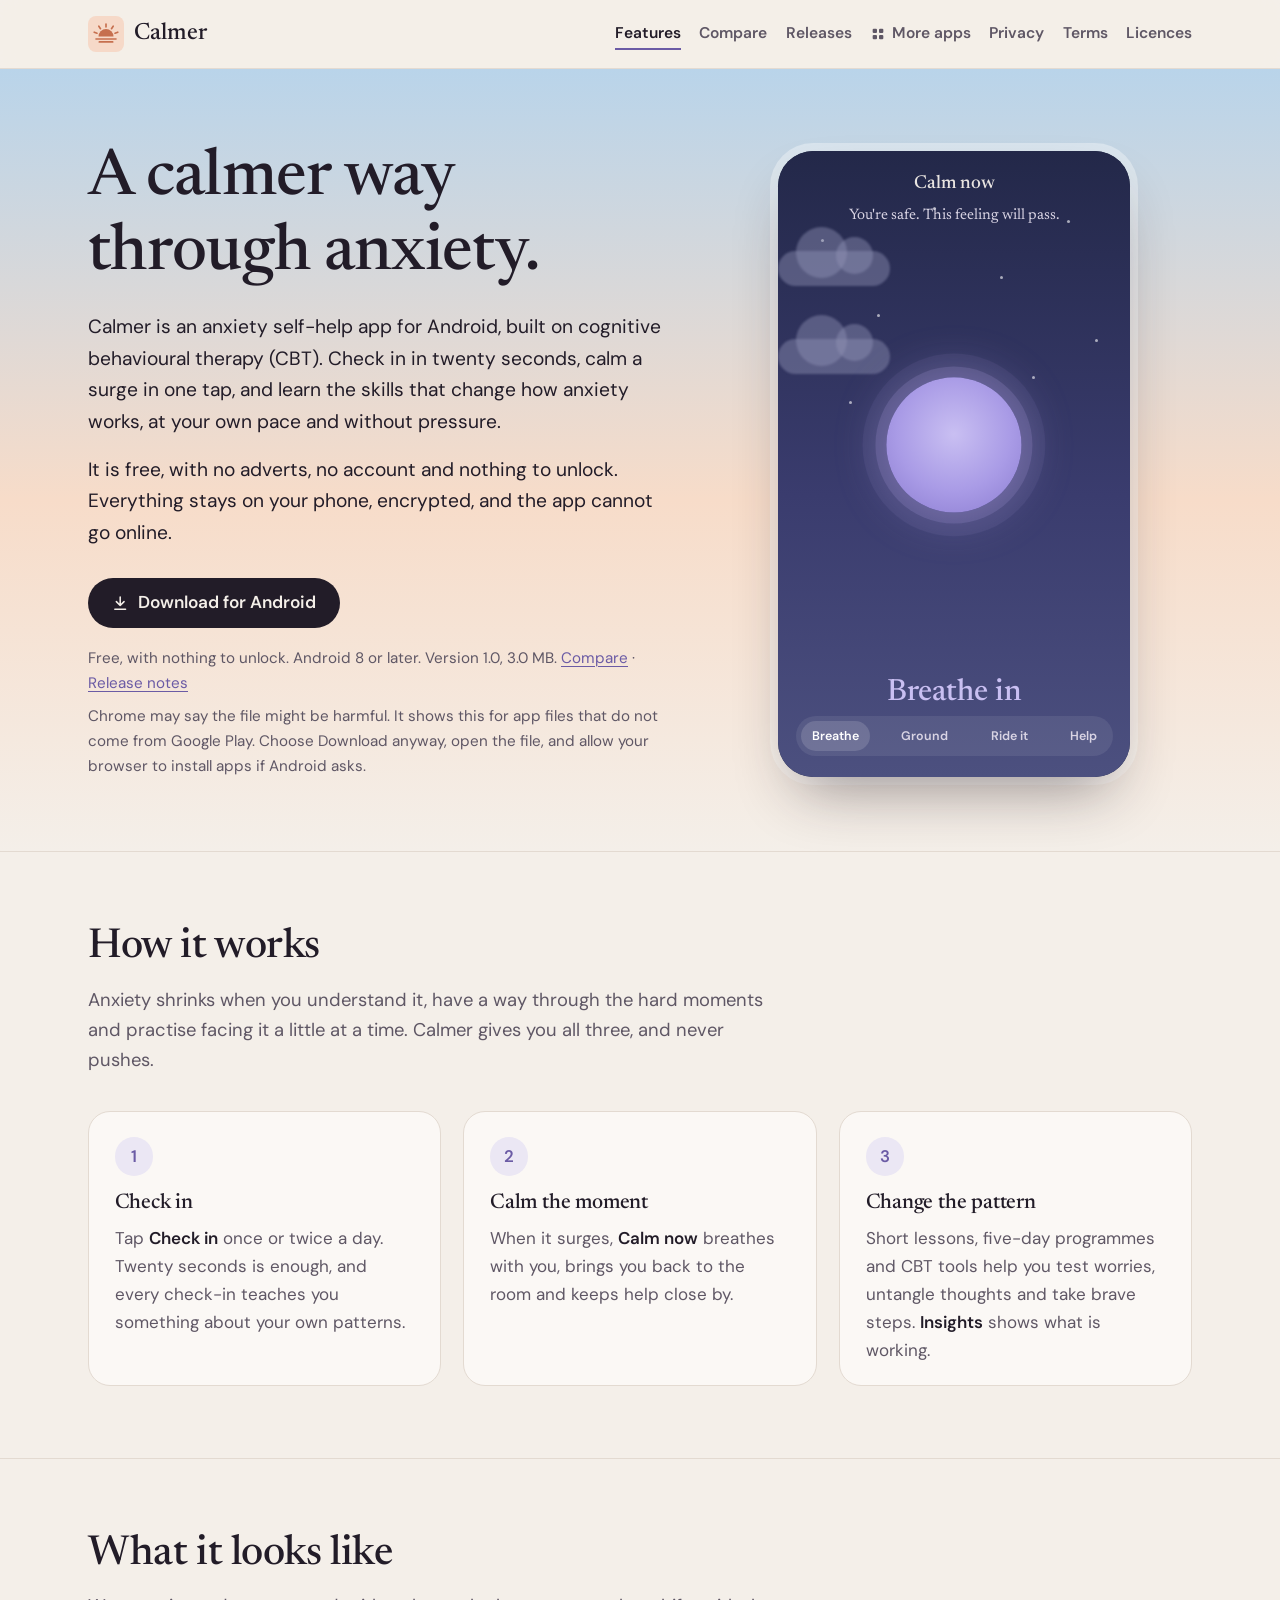
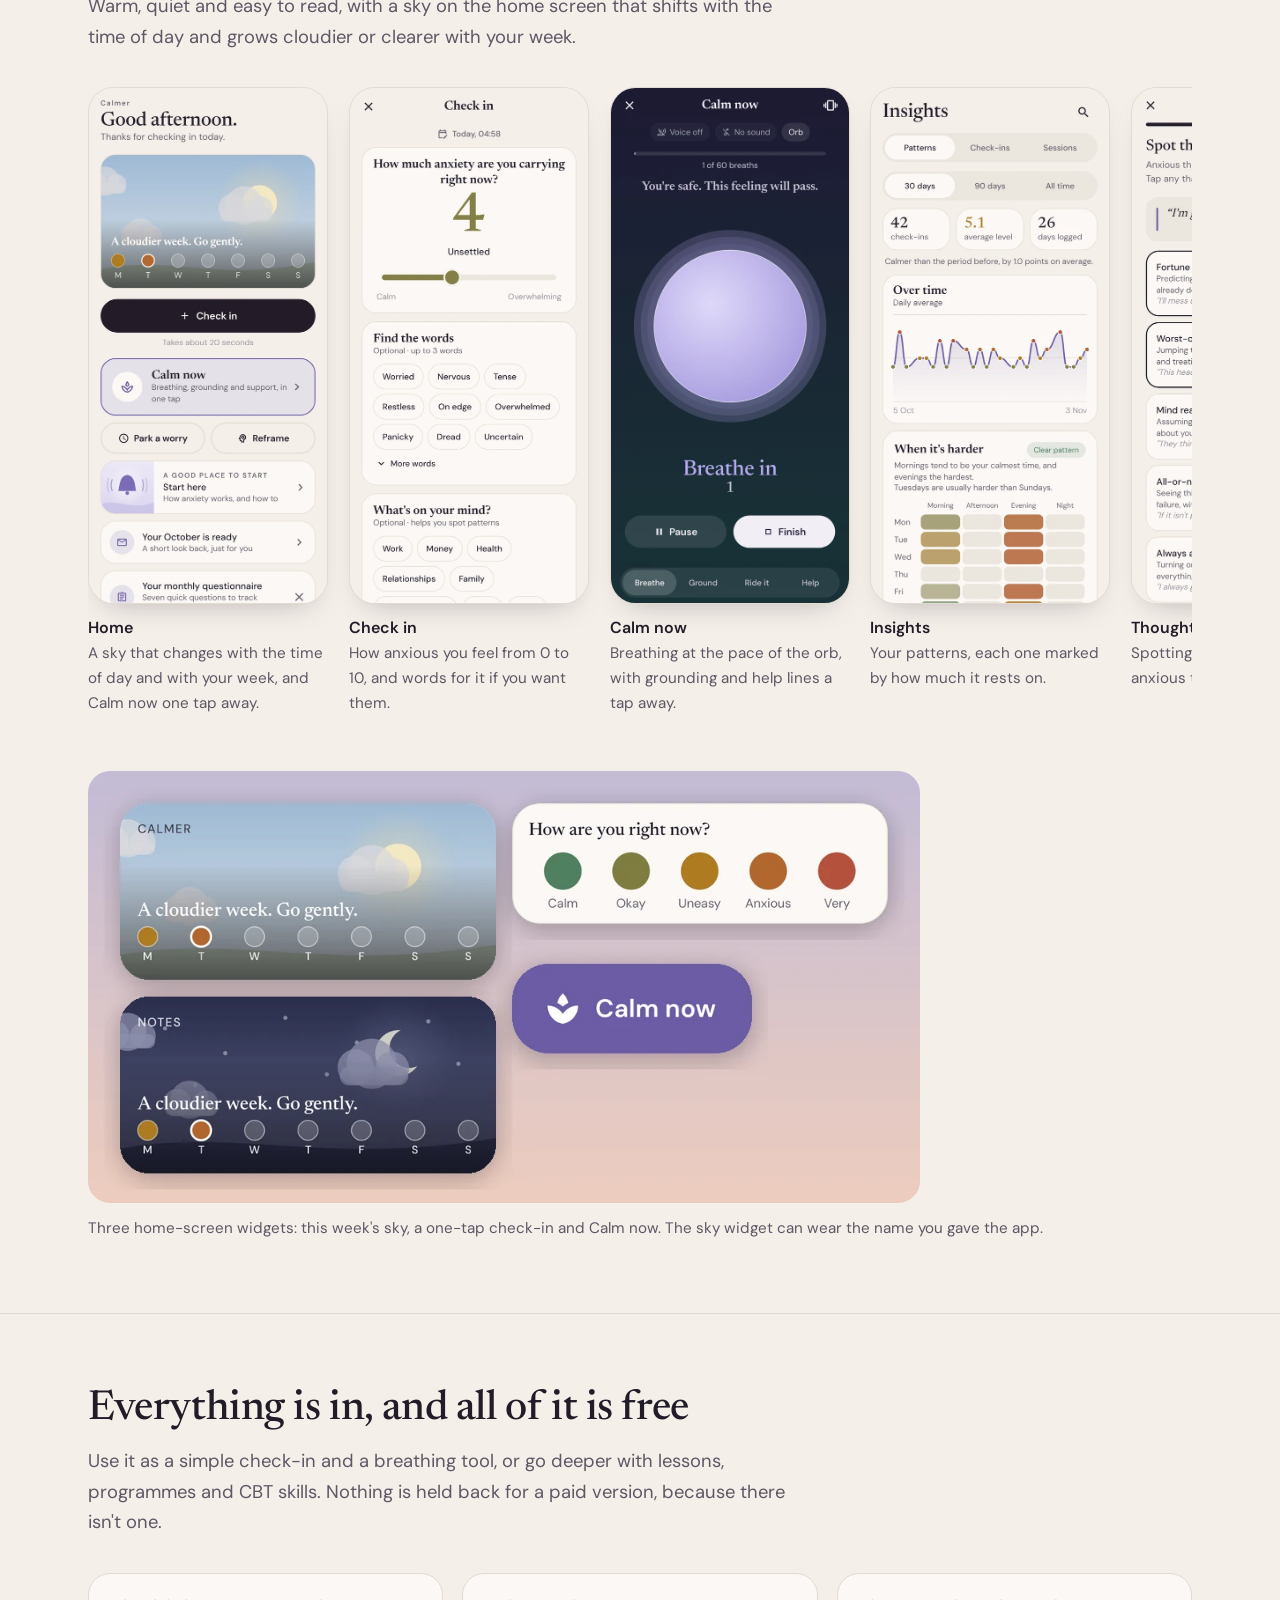
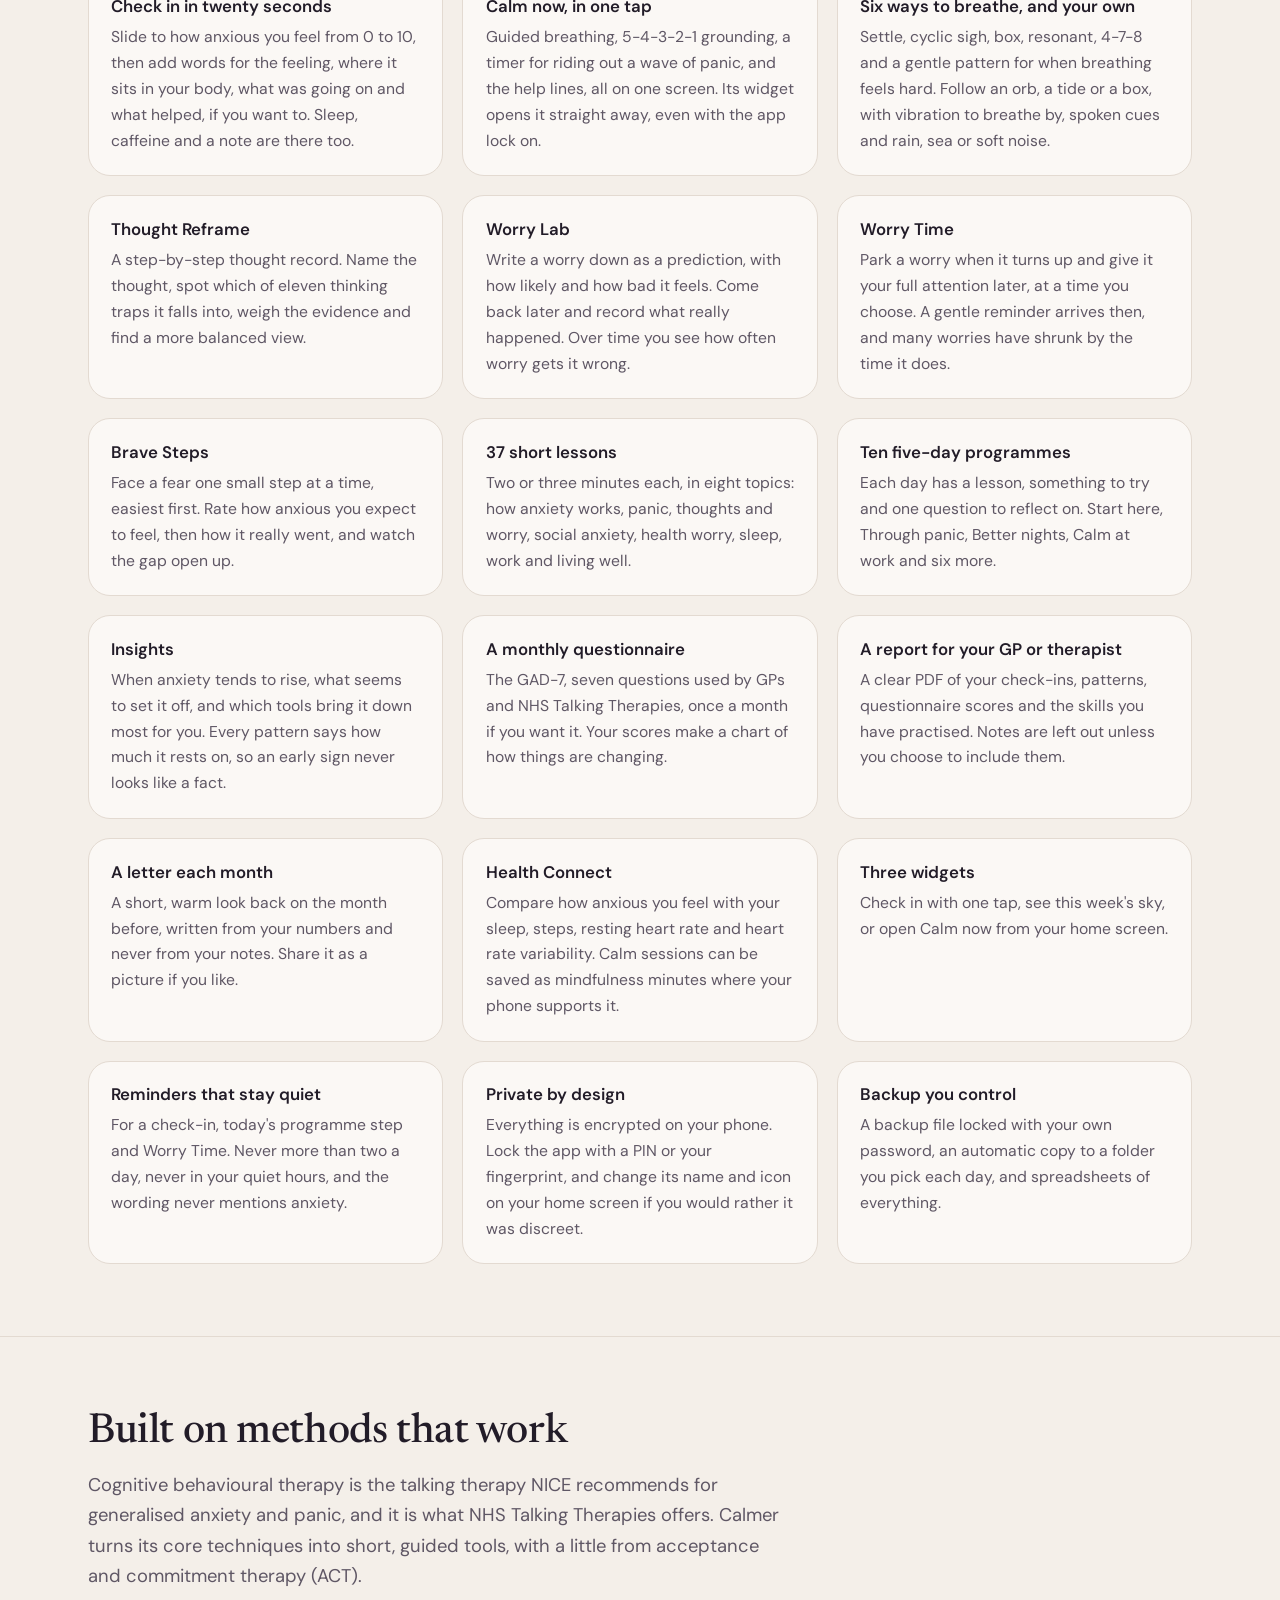
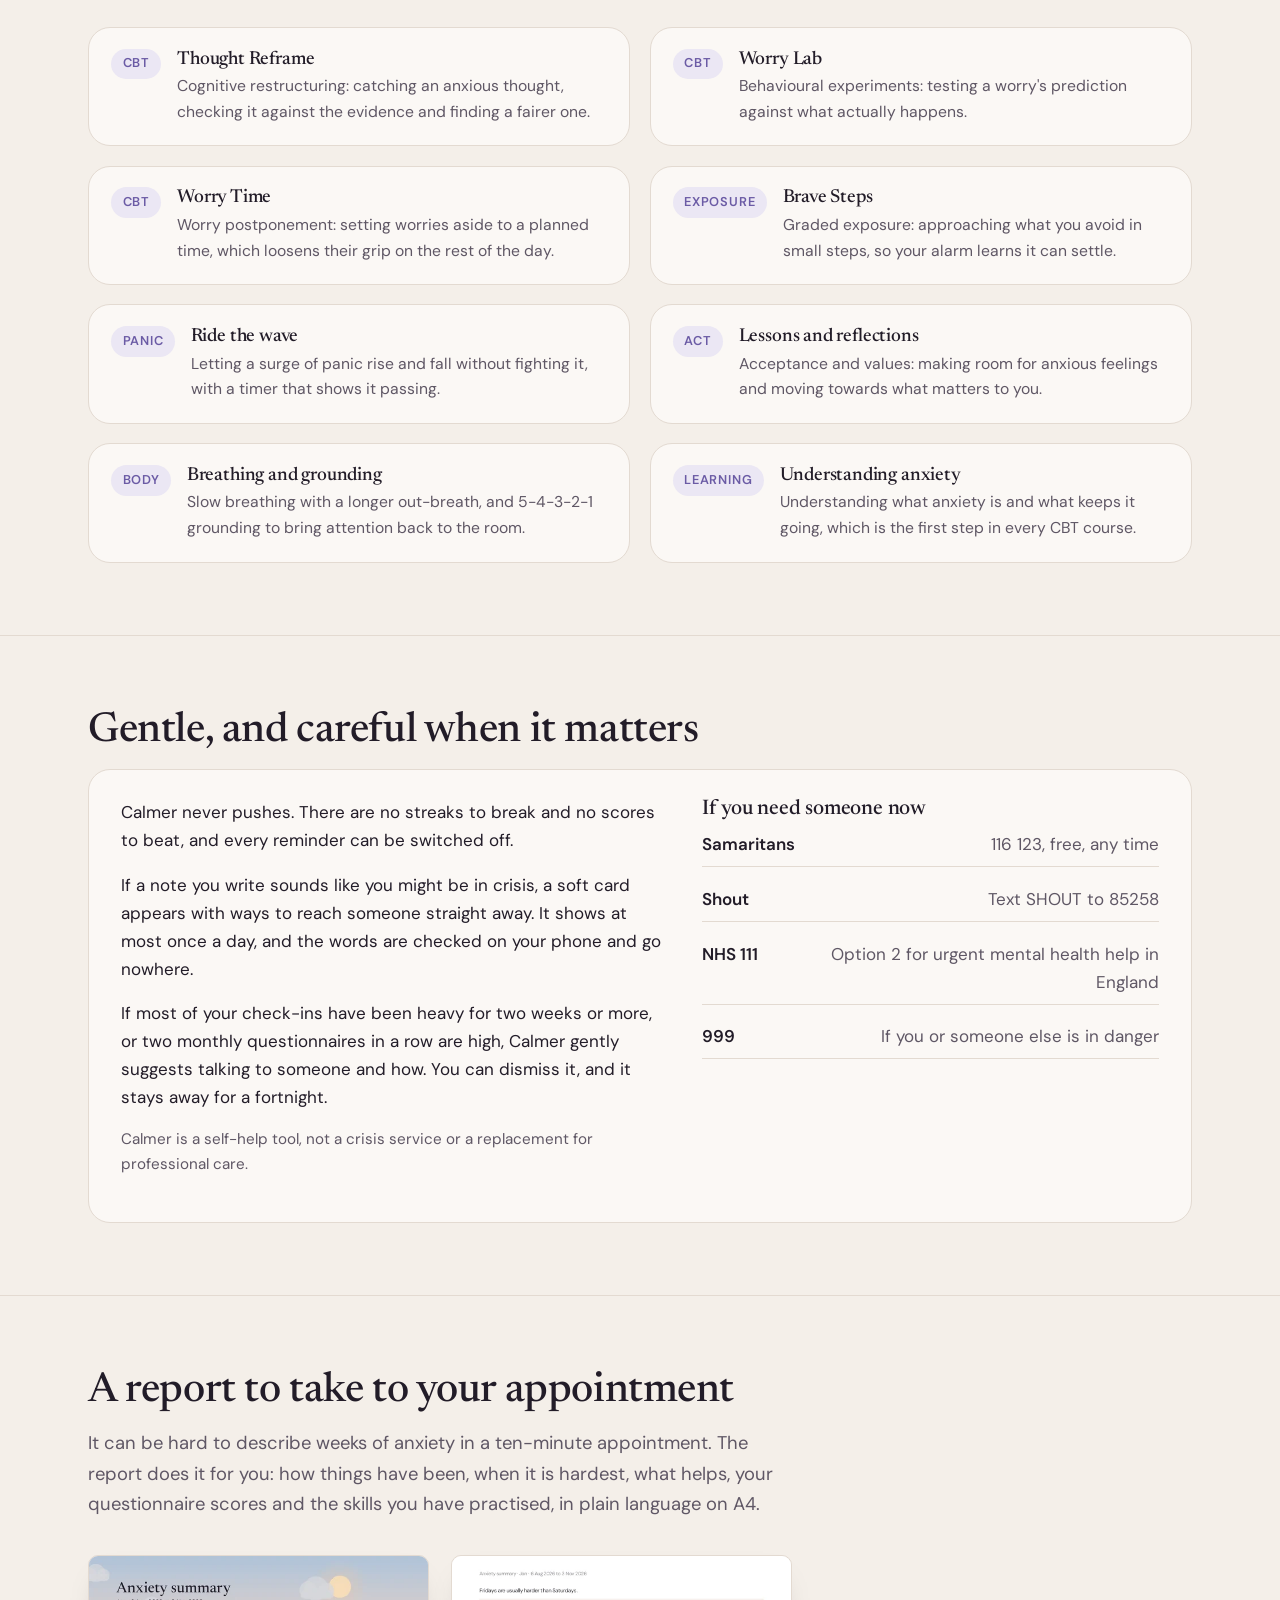
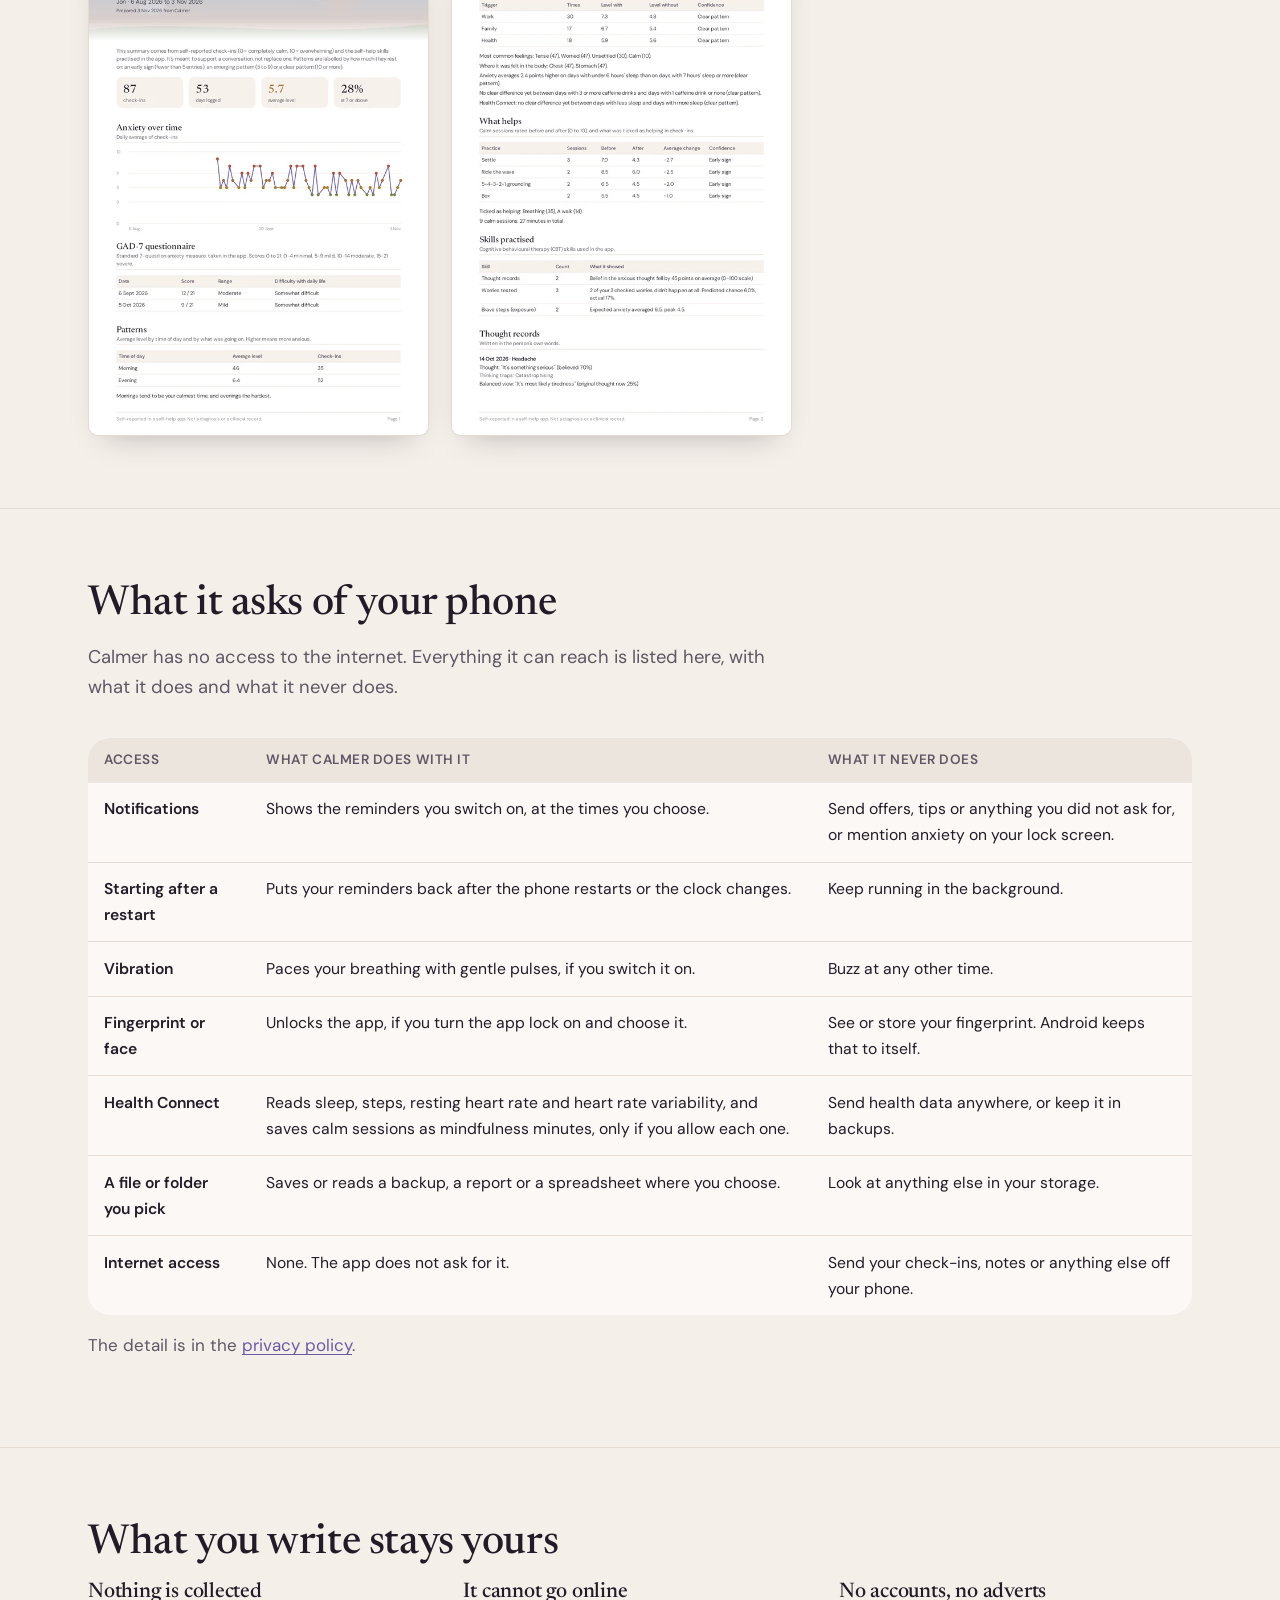
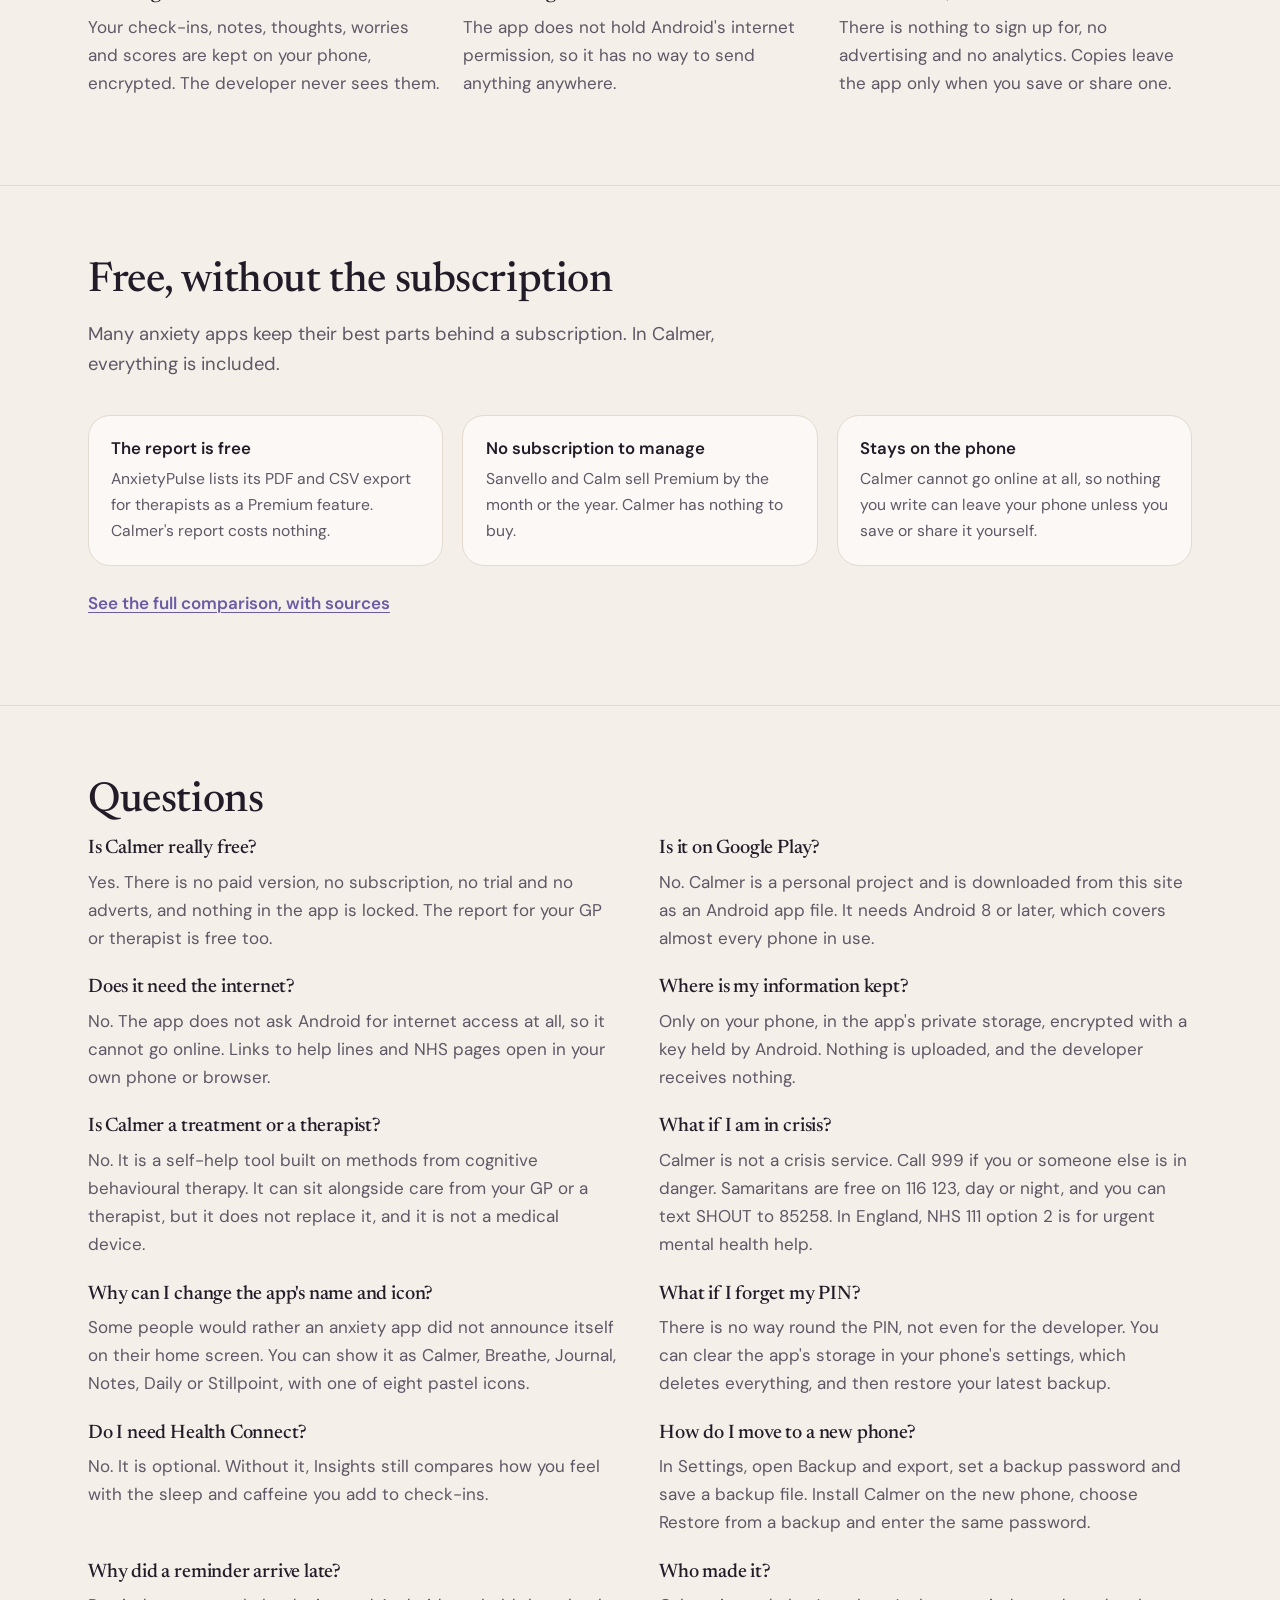
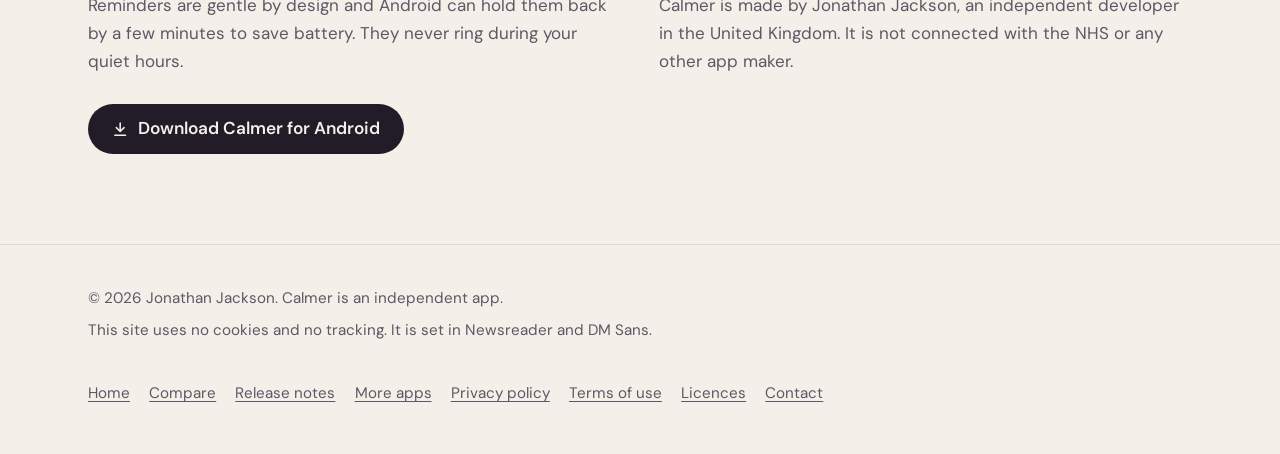
==== index.html @ 3a6d335e "Calmer website" ====
<!DOCTYPE html>
<html lang="en-GB">
<head>
<meta charset="utf-8">
<meta name="viewport" content="width=device-width, initial-scale=1">
<title>Calmer: free anxiety self-help for Android, built on CBT</title>
<meta name="description" content="Calmer is an anxiety self-help app for Android built on CBT, with quick check-ins, Calm now, Thought Reframe, Worry Lab, lessons, insights, a monthly questionnaire and a report for your GP. Free, no adverts, no account. It cannot go online.">
<meta name="author" content="Jonathan Jackson">
<link rel="canonical" href="https://customgpter.github.io/calmer/">
<meta name="theme-color" content="#f4efe9" media="(prefers-color-scheme: light)">
<meta name="theme-color" content="#17141b" media="(prefers-color-scheme: dark)">
<meta property="og:type" content="website">
<meta property="og:site_name" content="Calmer">
<meta property="og:title" content="Calmer: free anxiety self-help for Android, built on CBT">
<meta property="og:description" content="Calmer is an anxiety self-help app for Android built on CBT, with quick check-ins, Calm now, Thought Reframe, Worry Lab, lessons, insights, a monthly questionnaire and a report for your GP. Free, no adverts, no account. It cannot go online.">
<meta property="og:url" content="https://customgpter.github.io/calmer/">
<meta property="og:image" content="https://customgpter.github.io/calmer/assets/og.png">
<meta property="og:image:width" content="1200">
<meta property="og:image:height" content="630">
<meta property="og:image:alt" content="The Calmer icon and name beside its Home and Insights screens">
<meta property="og:locale" content="en_GB">
<meta name="twitter:card" content="summary_large_image">
<link rel="icon" href="assets/favicon.svg" type="image/svg+xml">
<link rel="apple-touch-icon" href="assets/apple-touch-icon.png">
<link rel="preload" href="assets/fonts/newsreader-500.woff2" as="font" type="font/woff2" crossorigin>
<link rel="preload" href="assets/fonts/dmsans-400.woff2" as="font" type="font/woff2" crossorigin>
<link rel="stylesheet" href="assets/site.css?v=1">
<script type="application/ld+json">{"@context":"https://schema.org","@type":"SoftwareApplication","name":"Calmer","url":"https://customgpter.github.io/calmer/","description":"Calmer is an anxiety self-help app for Android built on cognitive behavioural therapy: quick check-ins, Calm now breathing and grounding, Thought Reframe, Worry Lab, Worry Time, Brave Steps, lessons and programmes, insights, a monthly GAD-7 questionnaire and a report for your GP or therapist. It cannot go online.","applicationCategory":"HealthApplication","applicationSubCategory":"Anxiety self-help","operatingSystem":"Android 8.0 or later","softwareVersion":"1.0","downloadUrl":"https://github.com/CustomGPTer/calmer/releases/latest/download/Calmer.apk","releaseNotes":"https://customgpter.github.io/calmer/releases.html","offers":{"@type":"Offer","price":"0","priceCurrency":"GBP"},"inLanguage":"en-GB","image":"https://customgpter.github.io/calmer/assets/og.png","screenshot":["https://customgpter.github.io/calmer/assets/shots/home.webp","https://customgpter.github.io/calmer/assets/shots/checkin.webp","https://customgpter.github.io/calmer/assets/shots/calm-now.webp","https://customgpter.github.io/calmer/assets/shots/insights.webp"],"featureList":["Check in in twenty seconds","Calm now, in one tap","Six ways to breathe, and your own","Thought Reframe","Worry Lab","Worry Time","Brave Steps","37 short lessons","Ten five-day programmes","Insights","A monthly questionnaire","A report for your GP or therapist","A letter each month","Health Connect","Three widgets","Reminders that stay quiet","Private by design","Backup you control","No adverts, no account, no internet access"],"author":{"@type":"Person","name":"Jonathan Jackson"}}</script>
<script type="application/ld+json">{"@context":"https://schema.org","@type":"WebSite","name":"Calmer","url":"https://customgpter.github.io/calmer/","inLanguage":"en-GB"}</script>
<script type="application/ld+json">{"@context":"https://schema.org","@type":"FAQPage","mainEntity":[{"@type":"Question","name":"Is Calmer really free?","acceptedAnswer":{"@type":"Answer","text":"Yes. There is no paid version, no subscription, no trial and no adverts, and nothing in the app is locked. The report for your GP or therapist is free too."}},{"@type":"Question","name":"Is it on Google Play?","acceptedAnswer":{"@type":"Answer","text":"No. Calmer is a personal project and is downloaded from this site as an Android app file. It needs Android 8 or later, which covers almost every phone in use."}},{"@type":"Question","name":"Does it need the internet?","acceptedAnswer":{"@type":"Answer","text":"No. The app does not ask Android for internet access at all, so it cannot go online. Links to help lines and NHS pages open in your own phone or browser."}},{"@type":"Question","name":"Where is my information kept?","acceptedAnswer":{"@type":"Answer","text":"Only on your phone, in the app's private storage, encrypted with a key held by Android. Nothing is uploaded, and the developer receives nothing."}},{"@type":"Question","name":"Is Calmer a treatment or a therapist?","acceptedAnswer":{"@type":"Answer","text":"No. It is a self-help tool built on methods from cognitive behavioural therapy. It can sit alongside care from your GP or a therapist, but it does not replace it, and it is not a medical device."}},{"@type":"Question","name":"What if I am in crisis?","acceptedAnswer":{"@type":"Answer","text":"Calmer is not a crisis service. Call 999 if you or someone else is in danger. Samaritans are free on 116 123, day or night, and you can text SHOUT to 85258. In England, NHS 111 option 2 is for urgent mental health help."}},{"@type":"Question","name":"Why can I change the app's name and icon?","acceptedAnswer":{"@type":"Answer","text":"Some people would rather an anxiety app did not announce itself on their home screen. You can show it as Calmer, Breathe, Journal, Notes, Daily or Stillpoint, with one of eight pastel icons."}},{"@type":"Question","name":"What if I forget my PIN?","acceptedAnswer":{"@type":"Answer","text":"There is no way round the PIN, not even for the developer. You can clear the app's storage in your phone's settings, which deletes everything, and then restore your latest backup."}},{"@type":"Question","name":"Do I need Health Connect?","acceptedAnswer":{"@type":"Answer","text":"No. It is optional. Without it, Insights still compares how you feel with the sleep and caffeine you add to check-ins."}},{"@type":"Question","name":"How do I move to a new phone?","acceptedAnswer":{"@type":"Answer","text":"In Settings, open Backup and export, set a backup password and save a backup file. Install Calmer on the new phone, choose Restore from a backup and enter the same password."}},{"@type":"Question","name":"Why did a reminder arrive late?","acceptedAnswer":{"@type":"Answer","text":"Reminders are gentle by design and Android can hold them back by a few minutes to save battery. They never ring during your quiet hours."}},{"@type":"Question","name":"Who made it?","acceptedAnswer":{"@type":"Answer","text":"Calmer is made by Jonathan Jackson, an independent developer in the United Kingdom. It is not connected with the NHS or any other app maker."}}]}</script>
</head>
<body>
<a class="skip" href="#main">Skip to content</a>
<header class="masthead">
<div class="wrap">
<a class="brand" href="./" aria-label="Calmer home"><svg viewBox="0 0 108 108" aria-hidden="true"><rect width="108" height="108" rx="24" fill="#F6D9C8"/><g transform="translate(54 54) scale(1.25) translate(-54 -56)"><path fill="#C66F4E" d="M36 62a18 18 0 0 1 36 0z"/><path fill="none" stroke="#C66F4E" stroke-width="4" stroke-linecap="round" d="M32.4 54.1 25.8 51.7M40.8 43.2 36.8 37.4M54 39V32M67.2 43.2 71.2 37.4M75.6 54.1 82.2 51.7M30 68H78M38 75H70"/></g></svg><span>Calmer</span></a>
<nav aria-label="Main"><ul><li><a href="./#features" aria-current="page">Features</a></li><li><a href="compare.html">Compare</a></li><li><a href="releases.html">Releases</a></li><li><a class="more-apps" href="more-apps.html"><svg viewBox="0 0 24 24" aria-hidden="true"><rect x="4" y="4" width="6.5" height="6.5" rx="1.6"/><rect x="13.5" y="4" width="6.5" height="6.5" rx="1.6"/><rect x="4" y="13.5" width="6.5" height="6.5" rx="1.6"/><rect x="13.5" y="13.5" width="6.5" height="6.5" rx="1.6"/></svg>More apps</a></li><li><a href="privacy.html">Privacy</a></li><li><a href="terms.html">Terms</a></li><li><a href="licences.html">Licences</a></li></ul></nav>
</div>
</header>
<main id="main">
<div class="hero">
<div class="wrap hero-grid">
<div class="hero-copy">
<h1>A calmer way through anxiety.</h1>
<p class="lede">Calmer is an anxiety self-help app for Android, built on cognitive behavioural therapy (CBT). Check in in twenty seconds, calm a surge in one tap, and learn the skills that change how anxiety works, at your own pace and without pressure.</p>
<p class="lede">It is free, with no adverts, no account and nothing to unlock. Everything stays on your phone, encrypted, and the app cannot go online.</p>
<p class="get"><a class="button" href="https://github.com/CustomGPTer/calmer/releases/latest/download/Calmer.apk"><svg viewBox="0 0 24 24" aria-hidden="true" fill="none" stroke="currentColor" stroke-width="2" stroke-linecap="round" stroke-linejoin="round"><path d="M12 4v11M7 10l5 5 5-5M5 20h14"/></svg>Download for Android</a></p>
<p class="facts">Free, with nothing to unlock. Android 8 or later. Version 1.0, 3.0 MB. <a href="compare.html">Compare</a> &middot; <a href="releases.html">Release notes</a></p>
<p class="facts">Chrome may say the file might be harmful. It shows this for app files that do not come from Google Play. Choose Download anyway, open the file, and allow your browser to install apps if Android asks.</p>
</div>
<div class="demo" role="img" aria-label="The Calm now screen at night. A soft lavender orb slowly grows as the words Breathe in show, then shrinks as they change to Breathe out, four seconds in and six seconds out.">
<div class="sky"></div><i class="star" style="left:12%;top:14%;animation-delay:0s"></i><i class="star" style="left:28%;top:26%;animation-delay:1.2s"></i><i class="star" style="left:44%;top:9%;animation-delay:2.1s"></i><i class="star" style="left:63%;top:20%;animation-delay:0.6s"></i><i class="star" style="left:82%;top:11%;animation-delay:3s"></i><i class="star" style="left:90%;top:30%;animation-delay:1.8s"></i><i class="star" style="left:20%;top:40%;animation-delay:2.6s"></i><i class="star" style="left:72%;top:36%;animation-delay:0.3s"></i><i class="cloud" style="top:16%"></i><i class="cloud" style="top:30%;animation-delay:-20s;animation-duration:60s"></i>
<div class="top">Calm now</div>
<div class="sub">You're safe. This feeling will pass.</div>
<div class="orb"></div>
<div class="say"><span class="in">Breathe in</span><span class="out">Breathe out</span></div>
<div class="pills"><span>Breathe</span><span>Ground</span><span>Ride it</span><span>Help</span></div>
</div>
</div>
</div>

<section id="how" aria-labelledby="how-h">
<div class="wrap">
<h2 id="how-h">How it works</h2>
<p class="intro">Anxiety shrinks when you understand it, have a way through the hard moments and practise facing it a little at a time. Calmer gives you all three, and never pushes.</p>
<ol class="steps">
<li><h3>Check in</h3><p>Tap <span class="path">Check in</span> once or twice a day. Twenty seconds is enough, and every check-in teaches you something about your own patterns.</p></li>
<li><h3>Calm the moment</h3><p>When it surges, <span class="path">Calm now</span> breathes with you, brings you back to the room and keeps help close by.</p></li>
<li><h3>Change the pattern</h3><p>Short lessons, five-day programmes and CBT tools help you test worries, untangle thoughts and take brave steps. <span class="path">Insights</span> shows what is working.</p></li>
</ol>
</div>
</section>

<section id="screens" aria-labelledby="screens-h">
<div class="wrap">
<h2 id="screens-h">What it looks like</h2>
<p class="intro">Warm, quiet and easy to read, with a sky on the home screen that shifts with the time of day and grows cloudier or clearer with your week.</p>
<ul class="shots"><li><figure><img src="assets/shots/home.webp" width="540" height="1170" alt="Home: A sky that changes with the time of day and with your week, and Calm now one tap away."><figcaption><strong>Home</strong>A sky that changes with the time of day and with your week, and Calm now one tap away.</figcaption></figure></li><li><figure><img src="assets/shots/checkin.webp" width="540" height="1170" alt="Check in: How anxious you feel from 0 to 10, and words for it if you want them."><figcaption><strong>Check in</strong>How anxious you feel from 0 to 10, and words for it if you want them.</figcaption></figure></li><li><figure><img src="assets/shots/calm-now.webp" width="540" height="1170" alt="Calm now: Breathing at the pace of the orb, with grounding and help lines a tap away."><figcaption><strong>Calm now</strong>Breathing at the pace of the orb, with grounding and help lines a tap away.</figcaption></figure></li><li><figure><img src="assets/shots/insights.webp" width="540" height="1170" alt="Insights: Your patterns, each one marked by how much it rests on." loading="lazy"><figcaption><strong>Insights</strong>Your patterns, each one marked by how much it rests on.</figcaption></figure></li><li><figure><img src="assets/shots/reframe.webp" width="540" height="1170" alt="Thought Reframe: Spotting the thinking traps in an anxious thought." loading="lazy"><figcaption><strong>Thought Reframe</strong>Spotting the thinking traps in an anxious thought.</figcaption></figure></li><li><figure><img src="assets/shots/learn.webp" width="540" height="1170" alt="Learn: Ten short programmes and 37 lessons, at your own pace." loading="lazy"><figcaption><strong>Learn</strong>Ten short programmes and 37 lessons, at your own pace.</figcaption></figure></li><li><figure><img src="assets/shots/questionnaire.webp" width="540" height="1170" alt="Monthly questionnaire: A GAD-7 score, what it means, and how it compares with last time." loading="lazy"><figcaption><strong>Monthly questionnaire</strong>A GAD-7 score, what it means, and how it compares with last time.</figcaption></figure></li><li><figure><img src="assets/shots/report.webp" width="540" height="1170" alt="Report: A PDF to share with your GP or therapist, previewed before you send it." loading="lazy"><figcaption><strong>Report</strong>A PDF to share with your GP or therapist, previewed before you send it.</figcaption></figure></li><li><figure><img src="assets/shots/dark.webp" width="540" height="1170" alt="Dark theme: The same app at night, in a softer, darker look." loading="lazy"><figcaption><strong>Dark theme</strong>The same app at night, in a softer, darker look.</figcaption></figure></li></ul>
<figure class="wide-shot"><img src="assets/shots/widgets.webp" width="1040" height="540" alt="Calmer's widgets on a home screen: this week's sky by day and by night, a row of five coloured dots for a one-tap check-in, and a lavender Calm now button" loading="lazy"><figcaption>Three home-screen widgets: this week's sky, a one-tap check-in and Calm now. The sky widget can wear the name you gave the app.</figcaption></figure>
</div>
</section>

<section id="features" aria-labelledby="features-h">
<div class="wrap">
<h2 id="features-h">Everything is in, and all of it is free</h2>
<p class="intro">Use it as a simple check-in and a breathing tool, or go deeper with lessons, programmes and CBT skills. Nothing is held back for a paid version, because there isn't one.</p>
<dl class="features"><div><dt>Check in in twenty seconds</dt><dd>Slide to how anxious you feel from 0 to 10, then add words for the feeling, where it sits in your body, what was going on and what helped, if you want to. Sleep, caffeine and a note are there too.</dd></div><div><dt>Calm now, in one tap</dt><dd>Guided breathing, 5-4-3-2-1 grounding, a timer for riding out a wave of panic, and the help lines, all on one screen. Its widget opens it straight away, even with the app lock on.</dd></div><div><dt>Six ways to breathe, and your own</dt><dd>Settle, cyclic sigh, box, resonant, 4-7-8 and a gentle pattern for when breathing feels hard. Follow an orb, a tide or a box, with vibration to breathe by, spoken cues and rain, sea or soft noise.</dd></div><div><dt>Thought Reframe</dt><dd>A step-by-step thought record. Name the thought, spot which of eleven thinking traps it falls into, weigh the evidence and find a more balanced view.</dd></div><div><dt>Worry Lab</dt><dd>Write a worry down as a prediction, with how likely and how bad it feels. Come back later and record what really happened. Over time you see how often worry gets it wrong.</dd></div><div><dt>Worry Time</dt><dd>Park a worry when it turns up and give it your full attention later, at a time you choose. A gentle reminder arrives then, and many worries have shrunk by the time it does.</dd></div><div><dt>Brave Steps</dt><dd>Face a fear one small step at a time, easiest first. Rate how anxious you expect to feel, then how it really went, and watch the gap open up.</dd></div><div><dt>37 short lessons</dt><dd>Two or three minutes each, in eight topics: how anxiety works, panic, thoughts and worry, social anxiety, health worry, sleep, work and living well.</dd></div><div><dt>Ten five-day programmes</dt><dd>Each day has a lesson, something to try and one question to reflect on. Start here, Through panic, Better nights, Calm at work and six more.</dd></div><div><dt>Insights</dt><dd>When anxiety tends to rise, what seems to set it off, and which tools bring it down most for you. Every pattern says how much it rests on, so an early sign never looks like a fact.</dd></div><div><dt>A monthly questionnaire</dt><dd>The GAD-7, seven questions used by GPs and NHS Talking Therapies, once a month if you want it. Your scores make a chart of how things are changing.</dd></div><div><dt>A report for your GP or therapist</dt><dd>A clear PDF of your check-ins, patterns, questionnaire scores and the skills you have practised. Notes are left out unless you choose to include them.</dd></div><div><dt>A letter each month</dt><dd>A short, warm look back on the month before, written from your numbers and never from your notes. Share it as a picture if you like.</dd></div><div><dt>Health Connect</dt><dd>Compare how anxious you feel with your sleep, steps, resting heart rate and heart rate variability. Calm sessions can be saved as mindfulness minutes where your phone supports it.</dd></div><div><dt>Three widgets</dt><dd>Check in with one tap, see this week&#x27;s sky, or open Calm now from your home screen.</dd></div><div><dt>Reminders that stay quiet</dt><dd>For a check-in, today&#x27;s programme step and Worry Time. Never more than two a day, never in your quiet hours, and the wording never mentions anxiety.</dd></div><div><dt>Private by design</dt><dd>Everything is encrypted on your phone. Lock the app with a PIN or your fingerprint, and change its name and icon on your home screen if you would rather it was discreet.</dd></div><div><dt>Backup you control</dt><dd>A backup file locked with your own password, an automatic copy to a folder you pick each day, and spreadsheets of everything.</dd></div></dl>
</div>
</section>

<section id="methods" aria-labelledby="methods-h">
<div class="wrap">
<h2 id="methods-h">Built on methods that work</h2>
<p class="intro">Cognitive behavioural therapy is the talking therapy NICE recommends for generalised anxiety and panic, and it is what NHS Talking Therapies offers. Calmer turns its core techniques into short, guided tools, with a little from acceptance and commitment therapy (ACT).</p>
<ul class="methods"><li><span class="tag">CBT</span><h3>Thought Reframe</h3><p>Cognitive restructuring: catching an anxious thought, checking it against the evidence and finding a fairer one.</p></li><li><span class="tag">CBT</span><h3>Worry Lab</h3><p>Behavioural experiments: testing a worry&#x27;s prediction against what actually happens.</p></li><li><span class="tag">CBT</span><h3>Worry Time</h3><p>Worry postponement: setting worries aside to a planned time, which loosens their grip on the rest of the day.</p></li><li><span class="tag">Exposure</span><h3>Brave Steps</h3><p>Graded exposure: approaching what you avoid in small steps, so your alarm learns it can settle.</p></li><li><span class="tag">Panic</span><h3>Ride the wave</h3><p>Letting a surge of panic rise and fall without fighting it, with a timer that shows it passing.</p></li><li><span class="tag">ACT</span><h3>Lessons and reflections</h3><p>Acceptance and values: making room for anxious feelings and moving towards what matters to you.</p></li><li><span class="tag">Body</span><h3>Breathing and grounding</h3><p>Slow breathing with a longer out-breath, and 5-4-3-2-1 grounding to bring attention back to the room.</p></li><li><span class="tag">Learning</span><h3>Understanding anxiety</h3><p>Understanding what anxiety is and what keeps it going, which is the first step in every CBT course.</p></li></ul>
</div>
</section>

<section id="care" aria-labelledby="care-h">
<div class="wrap">
<h2 id="care-h">Gentle, and careful when it matters</h2>
<div class="care">
<div>
<p>Calmer never pushes. There are no streaks to break and no scores to beat, and every reminder can be switched off.</p>
<p>If a note you write sounds like you might be in crisis, a soft card appears with ways to reach someone straight away. It shows at most once a day, and the words are checked on your phone and go nowhere.</p>
<p>If most of your check-ins have been heavy for two weeks or more, or two monthly questionnaires in a row are high, Calmer gently suggests talking to someone and how. You can dismiss it, and it stays away for a fortnight.</p>
<p class="note">Calmer is a self-help tool, not a crisis service or a replacement for professional care.</p>
</div>
<div>
<h3>If you need someone now</h3>
<ul class="lines">
<li><b>Samaritans</b><span>116 123, free, any time</span></li>
<li><b>Shout</b><span>Text SHOUT to 85258</span></li>
<li><b>NHS 111</b><span>Option 2 for urgent mental health help in England</span></li>
<li><b>999</b><span>If you or someone else is in danger</span></li>
</ul>
</div>
</div>
</div>
</section>

<section id="report" aria-labelledby="report-h">
<div class="wrap">
<h2 id="report-h">A report to take to your appointment</h2>
<p class="intro">It can be hard to describe weeks of anxiety in a ten-minute appointment. The report does it for you: how things have been, when it is hardest, what helps, your questionnaire scores and the skills you have practised, in plain language on A4.</p>
<div class="report"><img src="assets/shots/report-p1.webp" width="595" height="842" alt="The first page of a Calmer report: key numbers, a chart of anxiety over time, questionnaire scores and patterns by time of day" loading="lazy"><img src="assets/shots/report-p2.webp" width="595" height="842" alt="The second page of a Calmer report: links between triggers and anxiety, what helps, and the skills practised" loading="lazy"></div>
</div>
</section>

<section id="permissions" aria-labelledby="permissions-h">
<div class="wrap">
<h2 id="permissions-h">What it asks of your phone</h2>
<p class="intro">Calmer has no access to the internet. Everything it can reach is listed here, with what it does and what it never does.</p>
<div class="scroll">
<table>
<thead><tr><th scope="col">Access</th><th scope="col">What Calmer does with it</th><th scope="col">What it never does</th></tr></thead>
<tbody>
<tr><th scope="row">Notifications</th><td>Shows the reminders you switch on, at the times you choose.</td><td>Send offers, tips or anything you did not ask for, or mention anxiety on your lock screen.</td></tr>
<tr><th scope="row">Starting after a restart</th><td>Puts your reminders back after the phone restarts or the clock changes.</td><td>Keep running in the background.</td></tr>
<tr><th scope="row">Vibration</th><td>Paces your breathing with gentle pulses, if you switch it on.</td><td>Buzz at any other time.</td></tr>
<tr><th scope="row">Fingerprint or face</th><td>Unlocks the app, if you turn the app lock on and choose it.</td><td>See or store your fingerprint. Android keeps that to itself.</td></tr>
<tr><th scope="row">Health Connect</th><td>Reads sleep, steps, resting heart rate and heart rate variability, and saves calm sessions as mindfulness minutes, only if you allow each one.</td><td>Send health data anywhere, or keep it in backups.</td></tr>
<tr><th scope="row">A file or folder you pick</th><td>Saves or reads a backup, a report or a spreadsheet where you choose.</td><td>Look at anything else in your storage.</td></tr>
<tr><th scope="row">Internet access</th><td>None. The app does not ask for it.</td><td>Send your check-ins, notes or anything else off your phone.</td></tr>
</tbody>
</table>
</div>
<p class="after-table">The detail is in the <a href="privacy.html">privacy policy</a>.</p>
</div>
</section>

<section id="privacy" aria-labelledby="privacy-h">
<div class="wrap">
<h2 id="privacy-h">What you write stays yours</h2>
<ul class="plain">
<li><h3>Nothing is collected</h3><p>Your check-ins, notes, thoughts, worries and scores are kept on your phone, encrypted. The developer never sees them.</p></li>
<li><h3>It cannot go online</h3><p>The app does not hold Android's internet permission, so it has no way to send anything anywhere.</p></li>
<li><h3>No accounts, no adverts</h3><p>There is nothing to sign up for, no advertising and no analytics. Copies leave the app only when you save or share one.</p></li>
</ul>
</div>
</section>

<section id="free" aria-labelledby="free-h">
<div class="wrap">
<h2 id="free-h">Free, without the subscription</h2>
<p class="intro">Many anxiety apps keep their best parts behind a subscription. In Calmer, everything is included.</p>
<dl class="features">
<div><dt>The report is free</dt><dd>AnxietyPulse lists its PDF and CSV export for therapists as a Premium feature. Calmer's report costs nothing.</dd></div>
<div><dt>No subscription to manage</dt><dd>Sanvello and Calm sell Premium by the month or the year. Calmer has nothing to buy.</dd></div>
<div><dt>Stays on the phone</dt><dd>Calmer cannot go online at all, so nothing you write can leave your phone unless you save or share it yourself.</dd></div>
</dl>
<p class="more"><a href="compare.html">See the full comparison, with sources</a></p>
</div>
</section>

<section id="questions" aria-labelledby="questions-h">
<div class="wrap">
<h2 id="questions-h">Questions</h2>
<div class="faq"><div><h3>Is Calmer really free?</h3><p>Yes. There is no paid version, no subscription, no trial and no adverts, and nothing in the app is locked. The report for your GP or therapist is free too.</p></div><div><h3>Is it on Google Play?</h3><p>No. Calmer is a personal project and is downloaded from this site as an Android app file. It needs Android 8 or later, which covers almost every phone in use.</p></div><div><h3>Does it need the internet?</h3><p>No. The app does not ask Android for internet access at all, so it cannot go online. Links to help lines and NHS pages open in your own phone or browser.</p></div><div><h3>Where is my information kept?</h3><p>Only on your phone, in the app&#x27;s private storage, encrypted with a key held by Android. Nothing is uploaded, and the developer receives nothing.</p></div><div><h3>Is Calmer a treatment or a therapist?</h3><p>No. It is a self-help tool built on methods from cognitive behavioural therapy. It can sit alongside care from your GP or a therapist, but it does not replace it, and it is not a medical device.</p></div><div><h3>What if I am in crisis?</h3><p>Calmer is not a crisis service. Call 999 if you or someone else is in danger. Samaritans are free on 116 123, day or night, and you can text SHOUT to 85258. In England, NHS 111 option 2 is for urgent mental health help.</p></div><div><h3>Why can I change the app&#x27;s name and icon?</h3><p>Some people would rather an anxiety app did not announce itself on their home screen. You can show it as Calmer, Breathe, Journal, Notes, Daily or Stillpoint, with one of eight pastel icons.</p></div><div><h3>What if I forget my PIN?</h3><p>There is no way round the PIN, not even for the developer. You can clear the app&#x27;s storage in your phone&#x27;s settings, which deletes everything, and then restore your latest backup.</p></div><div><h3>Do I need Health Connect?</h3><p>No. It is optional. Without it, Insights still compares how you feel with the sleep and caffeine you add to check-ins.</p></div><div><h3>How do I move to a new phone?</h3><p>In Settings, open Backup and export, set a backup password and save a backup file. Install Calmer on the new phone, choose Restore from a backup and enter the same password.</p></div><div><h3>Why did a reminder arrive late?</h3><p>Reminders are gentle by design and Android can hold them back by a few minutes to save battery. They never ring during your quiet hours.</p></div><div><h3>Who made it?</h3><p>Calmer is made by Jonathan Jackson, an independent developer in the United Kingdom. It is not connected with the NHS or any other app maker.</p></div></div>
<p class="get"><a class="button" href="https://github.com/CustomGPTer/calmer/releases/latest/download/Calmer.apk"><svg viewBox="0 0 24 24" aria-hidden="true" fill="none" stroke="currentColor" stroke-width="2" stroke-linecap="round" stroke-linejoin="round"><path d="M12 4v11M7 10l5 5 5-5M5 20h14"/></svg>Download Calmer for Android</a></p>
</div>
</section>
</main>
<footer class="colophon">
<div class="wrap">
<div>
<p>&copy; 2026 Jonathan Jackson. Calmer is an independent app.</p>
<p>This site uses no cookies and no tracking. It is set in Newsreader and DM Sans.</p>
</div>
<nav aria-label="Footer"><ul>
<li><a href="./">Home</a></li>
<li><a href="compare.html">Compare</a></li>
<li><a href="releases.html">Release notes</a></li>
<li><a href="more-apps.html">More apps</a></li>
<li><a href="privacy.html">Privacy policy</a></li>
<li><a href="terms.html">Terms of use</a></li>
<li><a href="licences.html">Licences</a></li>
<li><a href="https://github.com/CustomGPTer/calmer/issues">Contact</a></li>
</ul></nav>
</div>
</footer>
</body>
</html>
---- assets/site.css ----
/* Calmer website. Plain CSS, no scripts. */
@font-face{font-family:"Newsreader";font-style:normal;font-weight:400;font-display:swap;src:url(fonts/newsreader-400.woff2) format("woff2")}
@font-face{font-family:"Newsreader";font-style:normal;font-weight:500 700;font-display:swap;src:url(fonts/newsreader-500.woff2) format("woff2")}
@font-face{font-family:"DM Sans";font-style:normal;font-weight:400;font-display:swap;src:url(fonts/dmsans-400.woff2) format("woff2")}
@font-face{font-family:"DM Sans";font-style:normal;font-weight:500 700;font-display:swap;src:url(fonts/dmsans-600.woff2) format("woff2")}

:root{
  --bg:#f4efe9;--sheet:#fbf8f5;--inset:#ece5de;--rule:#e3dad1;
  --ink:#221c28;--soft:#5f5765;--faint:#8f8794;
  --accent:#6b5ba5;--accent-soft:#ebe7f4;--on-accent:#fff;
  --low:#4f7f5f;--mid:#ae7b22;--high:#b4523c;
  --sky1:#b9d4ea;--sky2:#f7dcc9;
  --serif:"Newsreader",Georgia,"Times New Roman",serif;
  --sans:"DM Sans",system-ui,-apple-system,"Segoe UI",Roboto,sans-serif;
  --radius:22px;
  color-scheme:light dark;
}
@media (prefers-color-scheme:dark){
  :root{
    --bg:#17141b;--sheet:#211d26;--inset:#2c2731;--rule:#39333f;
    --ink:#f1ecf2;--soft:#bdb5c1;--faint:#8b838f;
    --accent:#afa2e0;--accent-soft:#2b2638;--on-accent:#1b171f;
    --low:#86b893;--mid:#ddaa4e;--high:#e0806a;
    --sky1:#232849;--sky2:#4c507f;
  }
}
*,*::before,*::after{box-sizing:border-box}
html{-webkit-text-size-adjust:100%;text-size-adjust:100%}
body{margin:0;background:var(--bg);color:var(--ink);font:400 1.0625rem/1.65 var(--sans);-webkit-font-smoothing:antialiased}
img,svg{max-width:100%;height:auto;display:block}
a{color:var(--accent);text-decoration-thickness:.08em;text-underline-offset:.18em}
a:hover{text-decoration-thickness:.14em}
:focus-visible{outline:3px solid var(--accent);outline-offset:3px;border-radius:6px}
h1,h2,h3{font-family:var(--serif);font-weight:500;line-height:1.15;letter-spacing:-.01em;margin:0}
h1{font-size:clamp(2.6rem,5.5vw,4.1rem)}
h2{font-size:clamp(1.9rem,3.4vw,2.6rem)}
h3{font-size:1.3rem}
p{margin:0 0 1rem}
.wrap{max-width:72rem;margin:0 auto;padding:0 1.5rem}
.measure{max-width:44rem}
.skip{position:absolute;left:-999px;top:0;background:var(--ink);color:var(--bg);padding:.6rem 1rem;z-index:10}
.skip:focus{left:1rem;top:1rem}

/* Masthead */
.masthead{border-bottom:1px solid var(--rule);background:color-mix(in srgb,var(--bg) 92%,transparent);position:sticky;top:0;z-index:5;backdrop-filter:saturate(1.4) blur(10px)}
.masthead .wrap{display:flex;align-items:center;gap:1.5rem;min-height:4.25rem;flex-wrap:wrap}
.brand{display:flex;align-items:center;gap:.65rem;text-decoration:none;color:var(--ink);font:500 1.45rem/1 var(--serif)}
.brand svg{width:2.25rem;height:2.25rem}
.masthead nav{margin-left:auto}
.masthead ul{list-style:none;display:flex;flex-wrap:wrap;gap:.2rem 1.15rem;margin:0;padding:0;font:500 .97rem/1.4 var(--sans)}
.masthead nav a{color:var(--soft);text-decoration:none;padding:.35rem 0;display:inline-flex;align-items:center;gap:.35rem}
.masthead nav a:hover,.masthead nav a[aria-current]{color:var(--ink)}
.masthead nav a[aria-current]{box-shadow:inset 0 -2px 0 var(--accent)}
.more-apps svg{width:1rem;height:1rem;fill:currentColor}

/* Buttons */
.button{display:inline-flex;align-items:center;gap:.55rem;background:var(--ink);color:var(--bg);font:600 1.08rem/1 var(--sans);padding:1rem 1.45rem;border-radius:999px;text-decoration:none;transition:transform .15s ease}
.button:hover{transform:translateY(-1px)}
.button svg{width:1.15rem;height:1.15rem}

/* Hero */
.hero{position:relative;overflow:hidden;padding:4.5rem 0 4rem;background:linear-gradient(180deg,var(--sky1) 0%,var(--sky2) 55%,var(--bg) 100%)}
@media (prefers-color-scheme:dark){.hero{background:linear-gradient(180deg,#232849 0%,#3c3f6a 50%,var(--bg) 100%)}}
.hero-grid{display:grid;grid-template-columns:1.1fr .9fr;gap:3rem;align-items:center}
.hero h1{margin-bottom:1.2rem}
.lede{font-size:1.2rem;color:var(--ink);max-width:36rem}
.get{margin:1.8rem 0 1.1rem}
.facts{font-size:.95rem;color:var(--soft);max-width:36rem;margin:0 0 .5rem}

/* Breathing demo */
.demo{position:relative;justify-self:center;width:min(22rem,100%);aspect-ratio:9/16;border-radius:2.2rem;background:#1b2440;overflow:hidden;box-shadow:0 30px 60px -20px rgba(34,28,40,.45),0 0 0 8px rgba(255,255,255,.35);color:#f4efe9}
.demo .sky{position:absolute;inset:0;background:linear-gradient(180deg,#232849 0%,#3a3c6e 55%,#4c507f 100%)}
.demo .star{position:absolute;width:3px;height:3px;border-radius:50%;background:#fff;opacity:.6;animation:twinkle 5s ease-in-out infinite}
.demo .cloud{position:absolute;width:7rem;height:2.2rem;border-radius:2rem;background:rgba(142,144,180,.45);filter:blur(1px);animation:drift 46s linear infinite}
.demo .cloud::before,.demo .cloud::after{content:"";position:absolute;border-radius:50%;background:inherit}
.demo .cloud::before{width:3.2rem;height:3.2rem;left:1.1rem;top:-1.5rem}
.demo .cloud::after{width:2.3rem;height:2.3rem;left:3.6rem;top:-.9rem}
.demo .top{position:absolute;top:1.4rem;left:0;right:0;text-align:center;font:500 1.15rem/1.2 var(--serif);opacity:.95}
.demo .sub{position:absolute;top:3.4rem;left:1.5rem;right:1.5rem;text-align:center;font:400 .95rem/1.4 var(--serif);color:#d9d4e4}
.demo .orb{position:absolute;left:50%;top:47%;width:62%;aspect-ratio:1;translate:-50% -50%;border-radius:50%;background:radial-gradient(circle at 50% 42%,#c9bff2 0%,#a99be6 55%,#8a7bd0 100%);box-shadow:0 0 0 1.1rem rgba(175,162,224,.18),0 0 0 2.4rem rgba(175,162,224,.08),0 0 80px rgba(175,162,224,.45);animation:breathe 10s ease-in-out infinite;transform:scale(.62)}
.demo .say{position:absolute;left:0;right:0;bottom:4.2rem;text-align:center;font:500 1.9rem/1 var(--serif);color:#c9bff2;height:2rem}
.demo .say span{position:absolute;left:0;right:0}
.demo .say .in{animation:say-in 10s linear infinite}
.demo .say .out{animation:say-out 10s linear infinite;opacity:0}
.demo .pills{position:absolute;bottom:1.3rem;left:1.1rem;right:1.1rem;display:flex;justify-content:space-between;background:rgba(255,255,255,.08);border-radius:999px;padding:.3rem;font:500 .78rem/1 var(--sans)}
.demo .pills span{padding:.55rem .7rem;border-radius:999px;color:#d9d4e4}
.demo .pills span:first-child{background:rgba(255,255,255,.14);color:#fff}
@keyframes breathe{0%{transform:scale(.62)}40%{transform:scale(1)}100%{transform:scale(.62)}}
@keyframes say-in{0%,38%{opacity:1}42%,96%{opacity:0}100%{opacity:1}}
@keyframes say-out{0%,38%{opacity:0}42%,96%{opacity:1}100%{opacity:0}}
@keyframes drift{from{transform:translateX(-9rem)}to{transform:translateX(26rem)}}
@keyframes twinkle{0%,100%{opacity:.25}50%{opacity:.85}}
@media (prefers-reduced-motion:reduce){
  .demo .orb,.demo .cloud,.demo .star,.demo .say span{animation:none}
  .demo .orb{transform:scale(.85)}
  .demo .say .out{display:none}
}

/* Sections */
section{padding:4.5rem 0;border-top:1px solid var(--rule)}
section h2{margin-bottom:.8rem}
.intro{font-size:1.15rem;color:var(--soft);max-width:44rem;margin-bottom:2.2rem}
.steps{list-style:none;margin:0;padding:0;display:grid;grid-template-columns:repeat(3,1fr);gap:1.4rem;counter-reset:s}
.steps li{background:var(--sheet);border:1px solid var(--rule);border-radius:var(--radius);padding:1.6rem 1.6rem 1.3rem;counter-increment:s;position:relative}
.steps li::before{content:counter(s);display:grid;place-items:center;width:2.4rem;height:2.4rem;border-radius:50%;background:var(--accent-soft);color:var(--accent);font:600 1.05rem/1 var(--sans);margin-bottom:1rem}
.steps h3{margin-bottom:.5rem}
.steps p{color:var(--soft);margin:0}
.path{font-weight:600;color:var(--ink);white-space:nowrap}

.shots{list-style:none;margin:0;padding:0 0 1rem;display:grid;grid-auto-flow:column;grid-auto-columns:minmax(15rem,17rem);gap:1.3rem;overflow-x:auto;scroll-snap-type:x mandatory;scrollbar-width:thin}
.shots li{scroll-snap-align:start}
.shots figure{margin:0}
.shots img{border-radius:1.6rem;border:1px solid var(--rule);box-shadow:0 14px 30px -18px rgba(34,28,40,.35);background:var(--sheet)}
figcaption{font-size:.95rem;color:var(--soft);margin-top:.8rem}
figcaption strong{display:block;color:var(--ink);font:600 1rem/1.35 var(--sans);margin-bottom:.15rem}
.wide-shot{margin:2.4rem 0 0}
.wide-shot img{border-radius:var(--radius);width:100%;max-width:52rem}

.features{display:grid;grid-template-columns:repeat(3,1fr);gap:1.2rem;margin:0}
.features div{background:var(--sheet);border:1px solid var(--rule);border-radius:var(--radius);padding:1.35rem 1.4rem}
.features dt{font:600 1.05rem/1.35 var(--sans);margin-bottom:.4rem}
.features dd{margin:0;color:var(--soft);font-size:.98rem}

.methods{display:grid;grid-template-columns:repeat(2,1fr);gap:1.2rem;list-style:none;margin:0;padding:0}
.methods li{display:grid;grid-template-columns:auto 1fr;gap:.2rem 1rem;background:var(--sheet);border:1px solid var(--rule);border-radius:var(--radius);padding:1.3rem 1.4rem}
.methods .tag{grid-row:span 2;align-self:start;font:600 .8rem/1 var(--sans);letter-spacing:.06em;text-transform:uppercase;background:var(--accent-soft);color:var(--accent);padding:.55rem .7rem;border-radius:999px;white-space:nowrap}
.methods h3{font-size:1.15rem}
.methods p{margin:0;color:var(--soft);font-size:.98rem}

.care{background:var(--sheet);border:1px solid var(--rule);border-radius:var(--radius);padding:1.8rem 2rem;display:grid;grid-template-columns:1.2fr 1fr;gap:2rem}
.lines{list-style:none;margin:0;padding:0;display:grid;gap:.6rem}
.lines li{display:flex;justify-content:space-between;gap:1rem;border-bottom:1px solid var(--rule);padding:.5rem 0}
.lines b{font-weight:600;white-space:nowrap}
.lines span{color:var(--soft);text-align:right}

.scroll{overflow-x:auto}
table{border-collapse:collapse;width:100%;font-size:.98rem;background:var(--sheet);border-radius:var(--radius);overflow:hidden}
th,td{text-align:left;vertical-align:top;padding:.85rem 1rem;border-bottom:1px solid var(--rule)}
thead th{font:600 .85rem/1.3 var(--sans);letter-spacing:.04em;text-transform:uppercase;color:var(--soft);background:var(--inset)}
tbody th{font-weight:600}
tr:last-child td,tr:last-child th{border-bottom:0}
.after-table{margin-top:1rem;color:var(--soft)}
td.yes{color:var(--low);font-weight:600}
td.no{color:var(--high)}
.compare col.us{background:var(--accent-soft)}

.plain{list-style:none;margin:0;padding:0;display:grid;grid-template-columns:repeat(3,1fr);gap:1.4rem}
.plain h3{margin-bottom:.5rem}
.plain p{color:var(--soft)}
.more{font-weight:600;margin-top:1.4rem}

.faq{display:grid;grid-template-columns:repeat(2,1fr);gap:1.6rem 2.4rem}
.faq h3{font-size:1.2rem;margin-bottom:.45rem}
.faq p{color:var(--soft);margin:0}

.report{display:grid;grid-template-columns:repeat(2,minmax(0,1fr));gap:1.4rem;max-width:44rem}
.report img{border-radius:10px;border:1px solid var(--rule);box-shadow:0 14px 30px -18px rgba(34,28,40,.35)}

/* Documents */
.doc{padding:3.5rem 0 4.5rem}
.doc h1{font-size:clamp(2.4rem,4.5vw,3.3rem);margin-bottom:1rem}
.doc h2{font-size:1.75rem;margin:2.8rem 0 .8rem}
.doc h3{font-size:1.25rem;margin:1.8rem 0 .5rem}
.doc ul,.doc ol{padding-left:1.25rem}
.doc li{margin-bottom:.45rem}
.doc .lede{font-size:1.18rem;color:var(--soft)}
.toc{background:var(--sheet);border:1px solid var(--rule);border-radius:var(--radius);padding:1.2rem 1.5rem;margin:1.6rem 0 0}
.toc p{font:600 .85rem/1 var(--sans);letter-spacing:.06em;text-transform:uppercase;color:var(--soft);margin-bottom:.6rem}
.toc ol{margin:0;columns:2;column-gap:2rem}
.doc table{margin:1rem 0 1.4rem}
.release{background:var(--sheet);border:1px solid var(--rule);border-radius:var(--radius);padding:1.8rem 2rem;margin-top:2rem}
.release h2{margin-top:0}
.badge{display:inline-block;font:600 .8rem/1 var(--sans);background:var(--accent-soft);color:var(--accent);padding:.45rem .7rem;border-radius:999px;margin-right:.6rem}
code{font:500 .92em/1 ui-monospace,SFMono-Regular,Menlo,Consolas,monospace;background:var(--inset);padding:.15em .4em;border-radius:6px;word-break:break-all}
.note{font-size:.95rem;color:var(--soft)}

/* More apps */
.doc .mapps{list-style:none;margin:2.4rem 0 0;padding:0;display:grid;gap:1.4rem;grid-template-columns:repeat(2,minmax(0,1fr))}
.doc .mapp{margin:0;display:flex;flex-direction:column;background:var(--sheet);border:1px solid var(--rule);border-radius:var(--radius);overflow:hidden}
.mapp-cover{position:relative;height:6.5rem;background:linear-gradient(135deg,var(--b),var(--b2));overflow:hidden}
.mapp-cover svg{position:absolute;right:-1.2rem;top:-1.6rem;width:11rem;height:11rem;max-width:none;opacity:.22}
.mapp-body{display:flex;flex-direction:column;flex:1;padding:0 1.5rem 1.4rem}
.mapp-icon{width:4.25rem;height:4.25rem;border-radius:1rem;margin-top:-2.1rem;position:relative;box-shadow:0 0 0 4px var(--sheet)}
.doc .mapp h2{font-size:1.6rem;margin:.9rem 0 .1rem}
.mapp-kind{font:400 1rem/1.4 var(--sans);color:var(--soft);margin:0 0 .8rem}
.mapp-say{color:var(--soft);margin:0 0 1.2rem}
.mapp-go{display:flex;flex-wrap:wrap;align-items:center;gap:.7rem 1.4rem;margin:auto 0 0;font:600 1rem/1.4 var(--sans)}
.mapp-go .button{font-size:1rem;padding:.75rem 1.15rem}
.mapp-needs{font:400 .92rem/1.5 var(--sans);color:var(--soft);margin:.9rem 0 0}
.doc .mapps + .measure h2{margin-top:3.2rem}

/* Footer */
.colophon{border-top:1px solid var(--rule);padding:2.6rem 0 3rem;font-size:.95rem;color:var(--soft)}
.colophon .wrap{display:flex;justify-content:space-between;gap:2rem;flex-wrap:wrap}
.colophon ul{list-style:none;margin:0;padding:0;display:flex;flex-wrap:wrap;gap:.4rem 1.2rem}
.colophon a{color:var(--soft)}
.colophon p{margin:0 0 .4rem}

@media (max-width:60rem){
  .hero-grid,.care{grid-template-columns:1fr}
  .demo{width:min(19rem,100%)}
  .features{grid-template-columns:repeat(2,1fr)}
  .plain,.steps{grid-template-columns:1fr}
}
@media (max-width:42rem){
  .features,.methods,.faq,.doc .mapps{grid-template-columns:1fr}
  .masthead{position:static}
  .masthead nav{margin-left:0;width:100%;padding-bottom:.6rem}
  .toc ol{columns:1}
  section{padding:3.4rem 0}
  .hero{padding-top:3rem}
}
@media print{.masthead,.colophon,.demo{display:none}body{background:#fff;color:#000}}
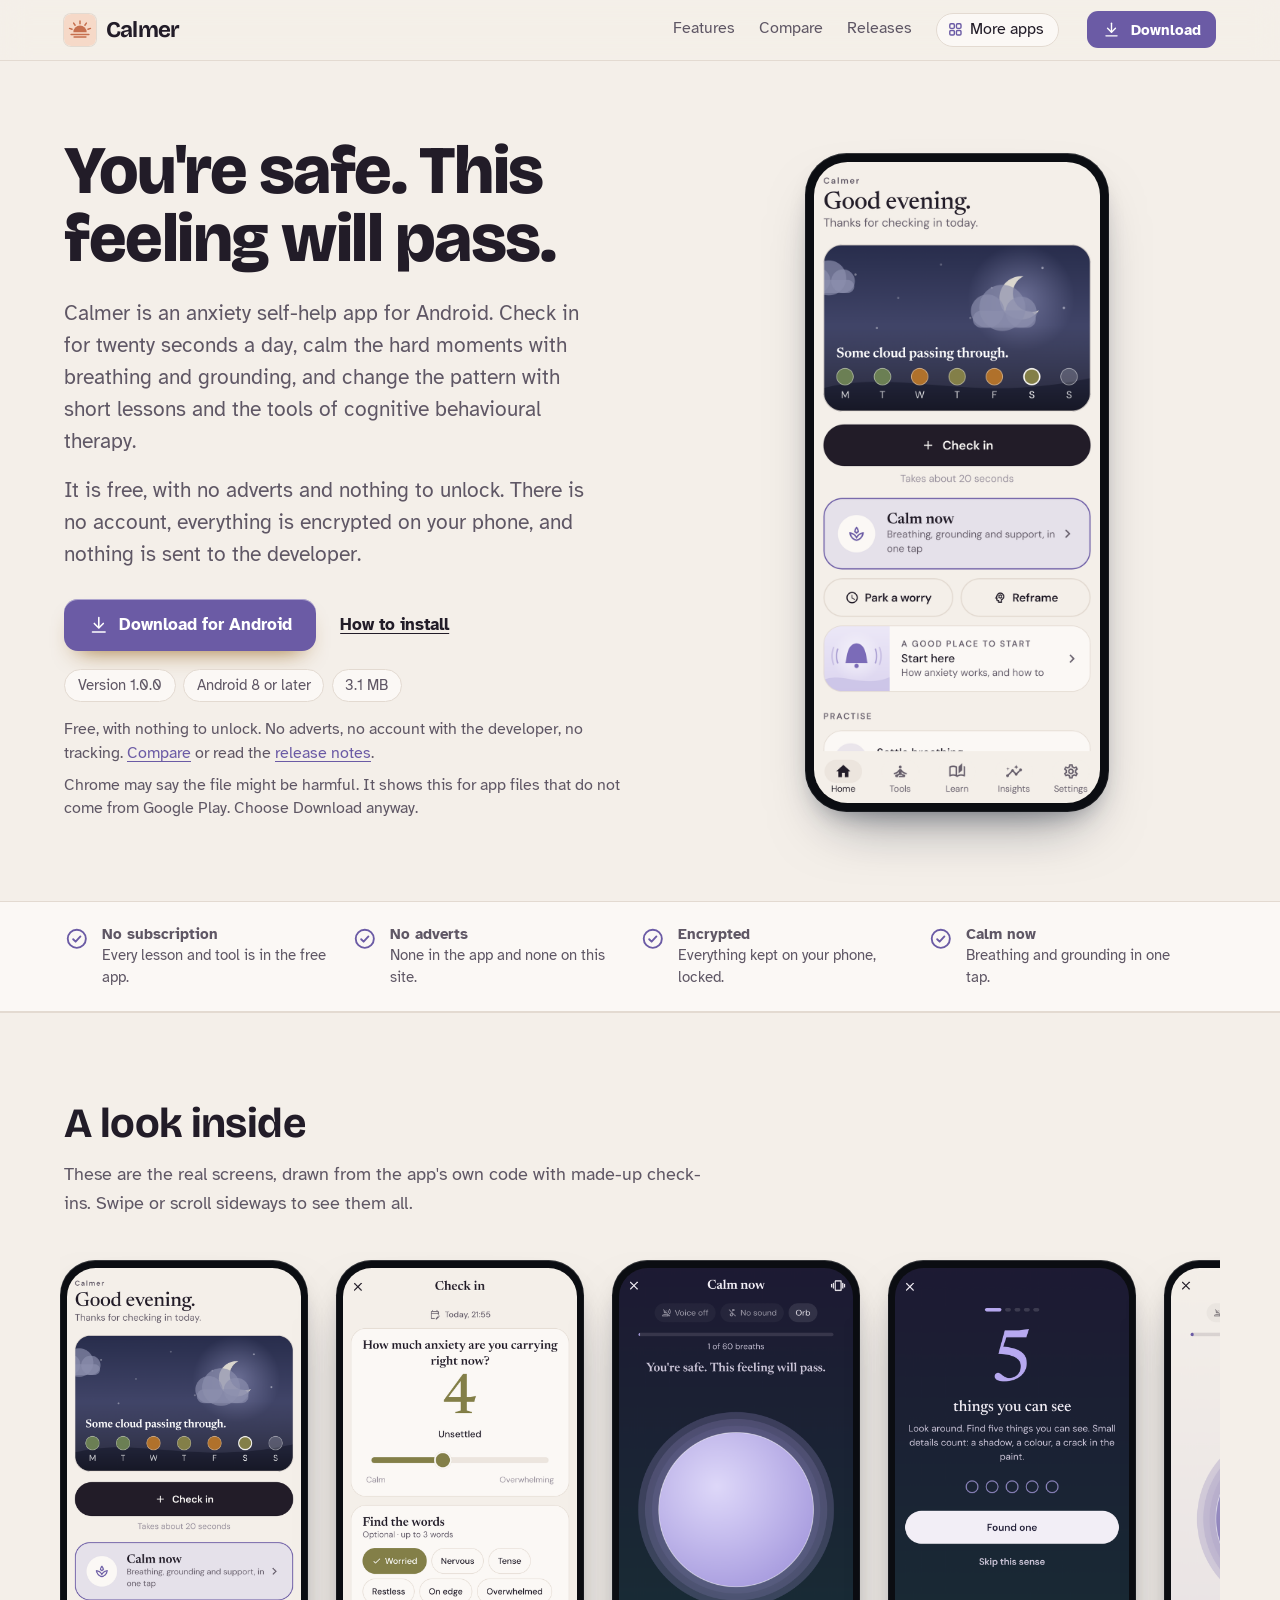
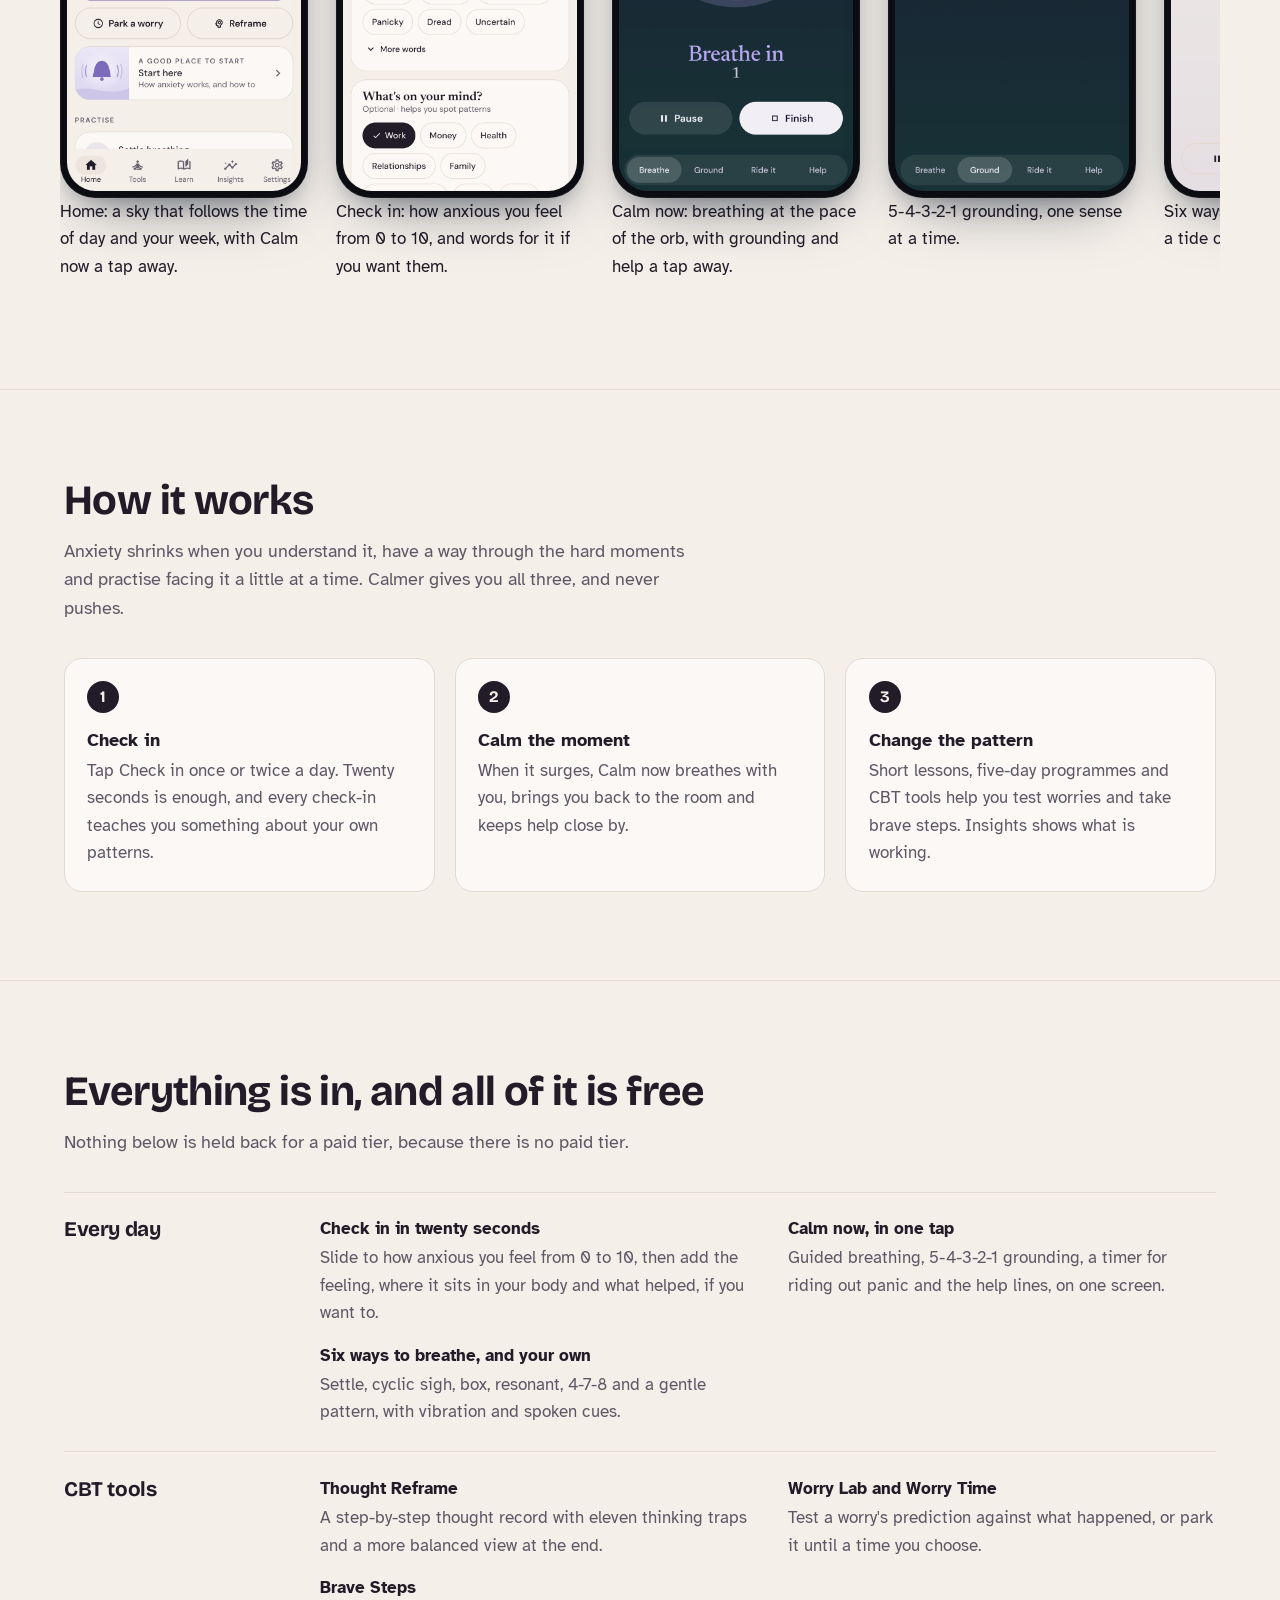
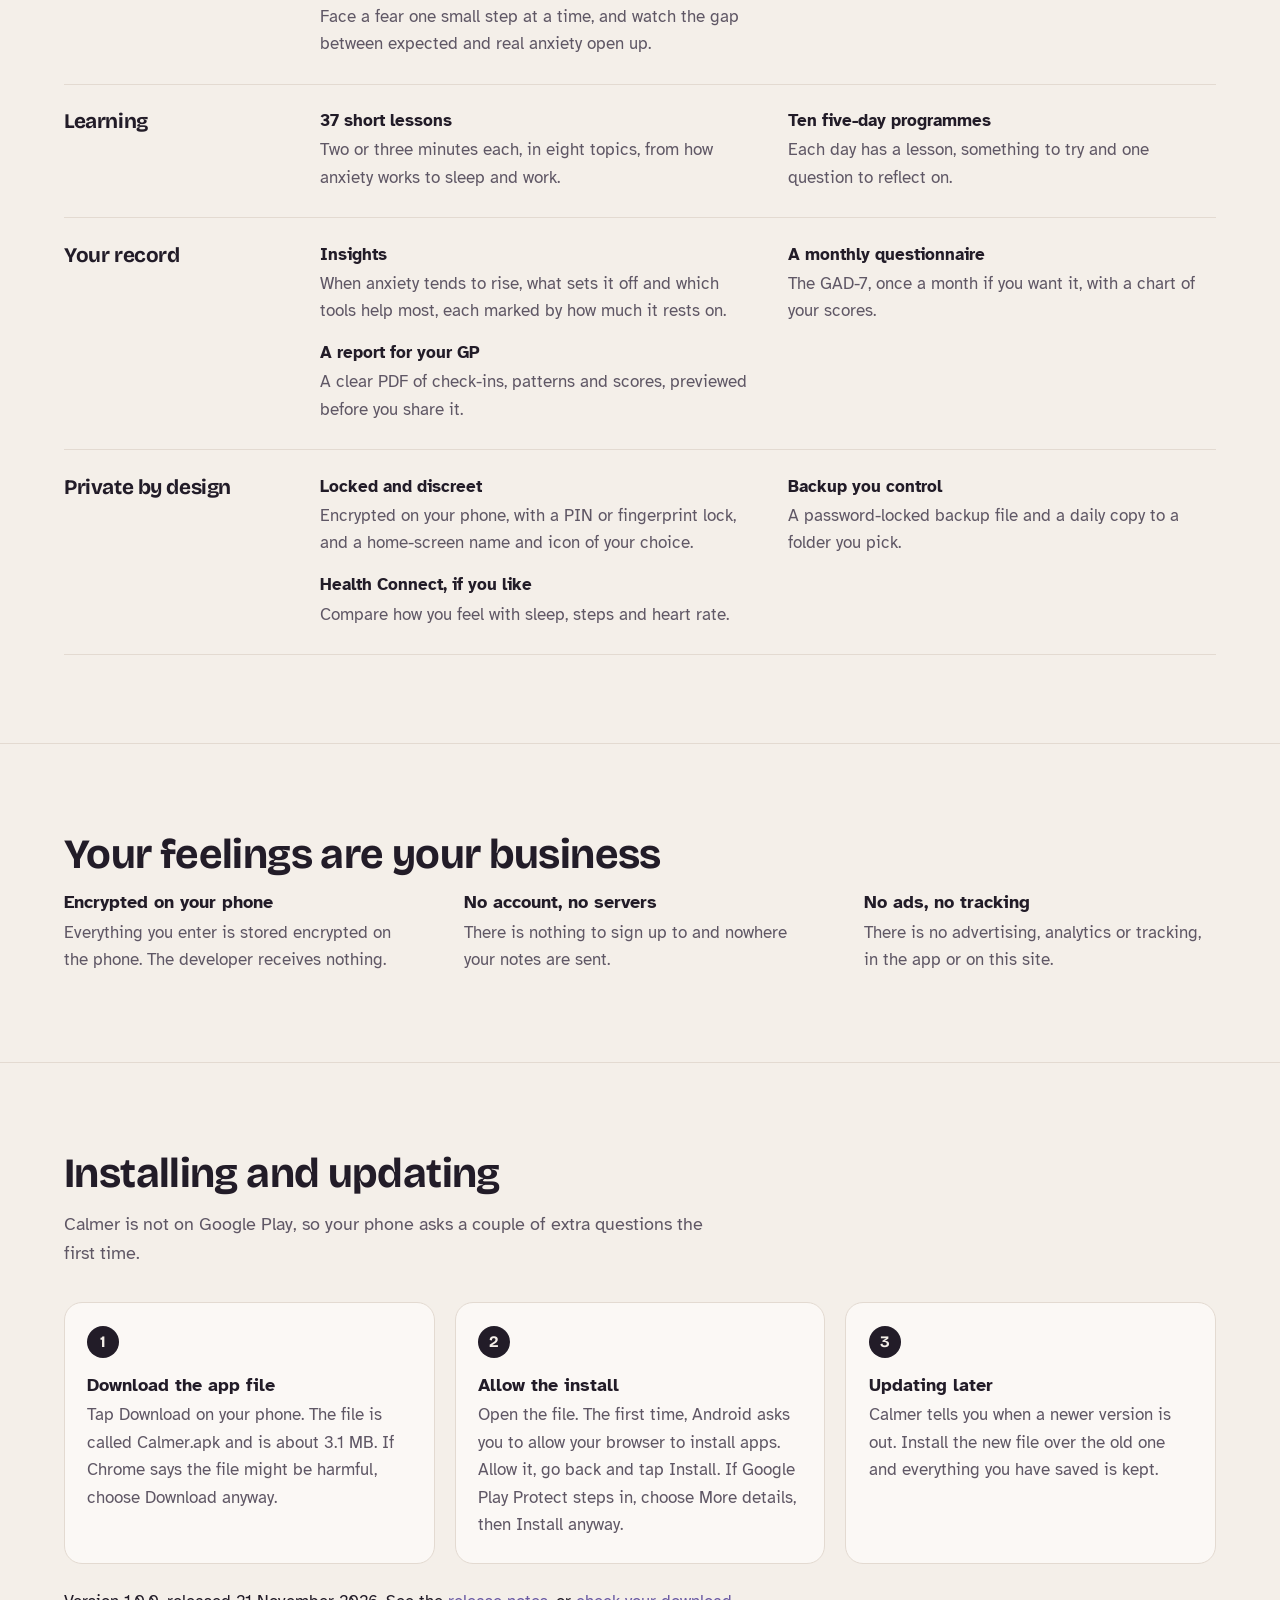
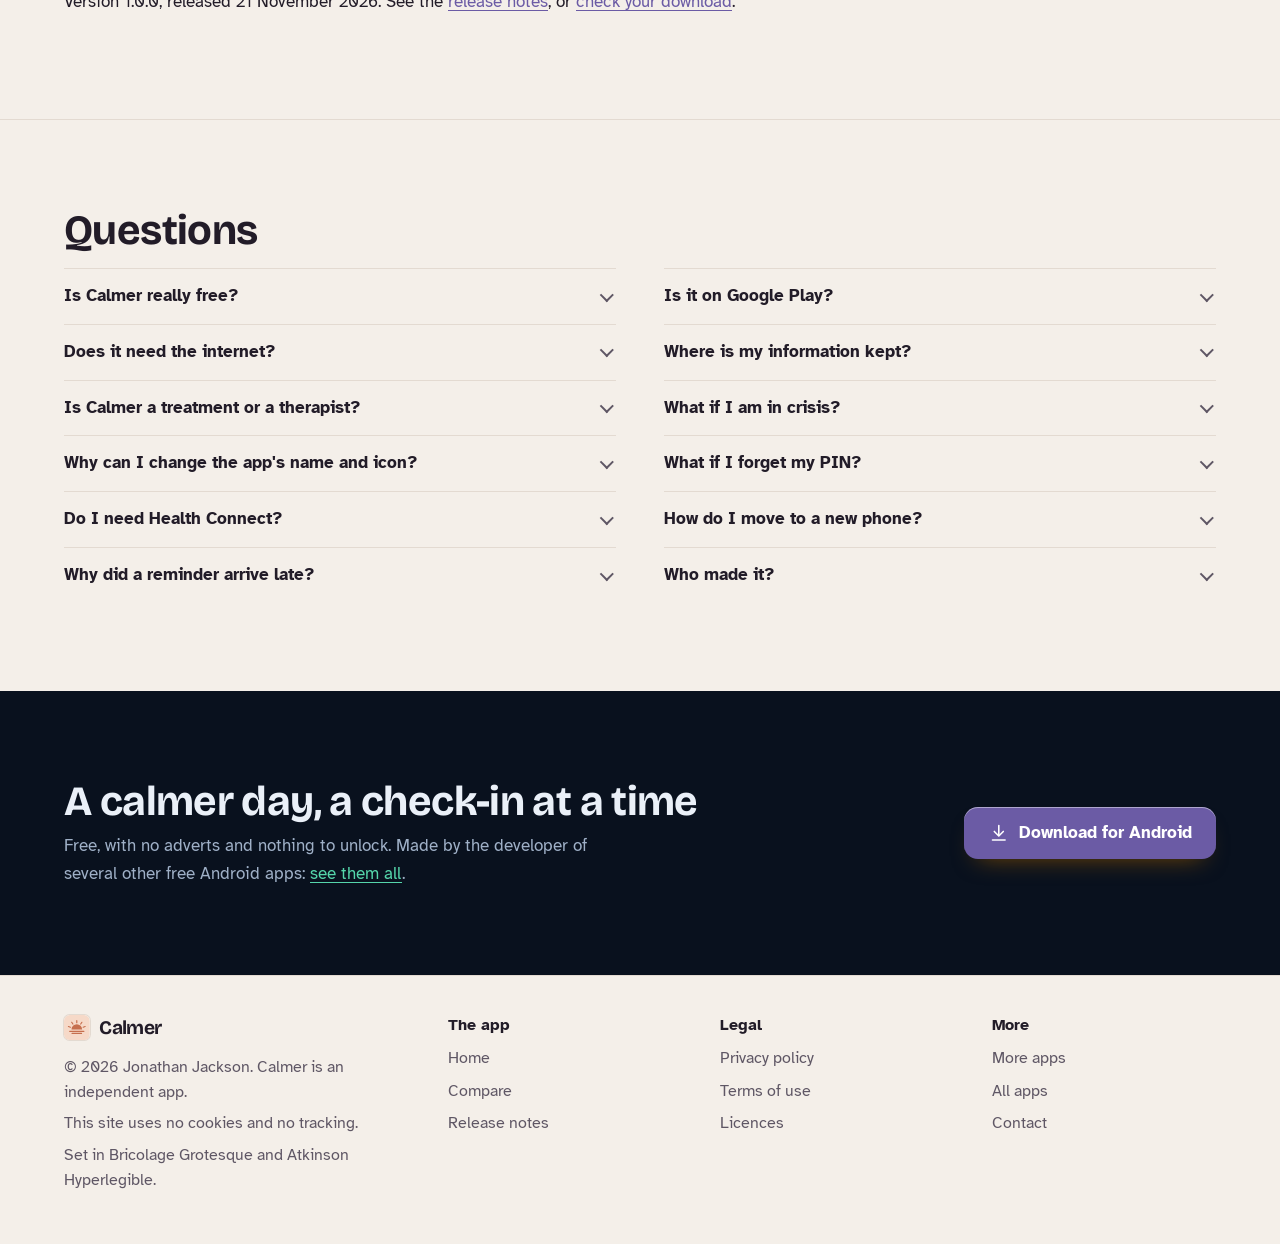
==== commit f1261845: "Calmer site on the house layout, with real screens and a compare page sourced to Google Play" ====
--- a/index.html
+++ b/index.html
@@ -3,198 +3,139 @@
 <head>
 <meta charset="utf-8">
 <meta name="viewport" content="width=device-width, initial-scale=1">
-<title>Calmer: free anxiety self-help for Android, built on CBT</title>
-<meta name="description" content="Calmer is an anxiety self-help app for Android built on CBT, with quick check-ins, Calm now, Thought Reframe, Worry Lab, lessons, insights, a monthly questionnaire and a report for your GP. Free, no adverts, no account. It cannot go online.">
+<title>Calmer: a free, private anxiety self-help app for Android</title>
+<meta name="description" content="Calmer is a free anxiety self-help app for Android: twenty-second check-ins, Calm now with breathing and grounding, CBT tools, 37 short lessons, ten five-day programmes and insights into your own patterns. Encrypted on your phone, no adverts, no account.">
 <meta name="author" content="Jonathan Jackson">
 <link rel="canonical" href="https://customgpter.github.io/calmer/">
 <meta name="theme-color" content="#f4efe9" media="(prefers-color-scheme: light)">
-<meta name="theme-color" content="#17141b" media="(prefers-color-scheme: dark)">
+<meta name="theme-color" content="#14121a" media="(prefers-color-scheme: dark)">
 <meta property="og:type" content="website">
 <meta property="og:site_name" content="Calmer">
-<meta property="og:title" content="Calmer: free anxiety self-help for Android, built on CBT">
-<meta property="og:description" content="Calmer is an anxiety self-help app for Android built on CBT, with quick check-ins, Calm now, Thought Reframe, Worry Lab, lessons, insights, a monthly questionnaire and a report for your GP. Free, no adverts, no account. It cannot go online.">
+<meta property="og:title" content="Calmer: a free, private anxiety self-help app for Android">
+<meta property="og:description" content="Calmer is a free anxiety self-help app for Android: twenty-second check-ins, Calm now with breathing and grounding, CBT tools, 37 short lessons, ten five-day programmes and insights into your own patterns. Encrypted on your phone, no adverts, no account.">
 <meta property="og:url" content="https://customgpter.github.io/calmer/">
 <meta property="og:image" content="https://customgpter.github.io/calmer/assets/og.png">
 <meta property="og:image:width" content="1200">
 <meta property="og:image:height" content="630">
-<meta property="og:image:alt" content="The Calmer icon and name beside its Home and Insights screens">
+<meta property="og:image:alt" content="Calmer&#x27;s home screen with a sky that follows your week and Calm now a tap away">
 <meta property="og:locale" content="en_GB">
 <meta name="twitter:card" content="summary_large_image">
-<link rel="icon" href="assets/favicon.svg" type="image/svg+xml">
-<link rel="apple-touch-icon" href="assets/apple-touch-icon.png">
-<link rel="preload" href="assets/fonts/newsreader-500.woff2" as="font" type="font/woff2" crossorigin>
-<link rel="preload" href="assets/fonts/dmsans-400.woff2" as="font" type="font/woff2" crossorigin>
-<link rel="stylesheet" href="assets/site.css?v=1">
-<script type="application/ld+json">{"@context":"https://schema.org","@type":"SoftwareApplication","name":"Calmer","url":"https://customgpter.github.io/calmer/","description":"Calmer is an anxiety self-help app for Android built on cognitive behavioural therapy: quick check-ins, Calm now breathing and grounding, Thought Reframe, Worry Lab, Worry Time, Brave Steps, lessons and programmes, insights, a monthly GAD-7 questionnaire and a report for your GP or therapist. It cannot go online.","applicationCategory":"HealthApplication","applicationSubCategory":"Anxiety self-help","operatingSystem":"Android 8.0 or later","softwareVersion":"1.0","downloadUrl":"https://github.com/CustomGPTer/calmer/releases/latest/download/Calmer.apk","releaseNotes":"https://customgpter.github.io/calmer/releases.html","offers":{"@type":"Offer","price":"0","priceCurrency":"GBP"},"inLanguage":"en-GB","image":"https://customgpter.github.io/calmer/assets/og.png","screenshot":["https://customgpter.github.io/calmer/assets/shots/home.webp","https://customgpter.github.io/calmer/assets/shots/checkin.webp","https://customgpter.github.io/calmer/assets/shots/calm-now.webp","https://customgpter.github.io/calmer/assets/shots/insights.webp"],"featureList":["Check in in twenty seconds","Calm now, in one tap","Six ways to breathe, and your own","Thought Reframe","Worry Lab","Worry Time","Brave Steps","37 short lessons","Ten five-day programmes","Insights","A monthly questionnaire","A report for your GP or therapist","A letter each month","Health Connect","Three widgets","Reminders that stay quiet","Private by design","Backup you control","No adverts, no account, no internet access"],"author":{"@type":"Person","name":"Jonathan Jackson"}}</script>
-<script type="application/ld+json">{"@context":"https://schema.org","@type":"WebSite","name":"Calmer","url":"https://customgpter.github.io/calmer/","inLanguage":"en-GB"}</script>
-<script type="application/ld+json">{"@context":"https://schema.org","@type":"FAQPage","mainEntity":[{"@type":"Question","name":"Is Calmer really free?","acceptedAnswer":{"@type":"Answer","text":"Yes. There is no paid version, no subscription, no trial and no adverts, and nothing in the app is locked. The report for your GP or therapist is free too."}},{"@type":"Question","name":"Is it on Google Play?","acceptedAnswer":{"@type":"Answer","text":"No. Calmer is a personal project and is downloaded from this site as an Android app file. It needs Android 8 or later, which covers almost every phone in use."}},{"@type":"Question","name":"Does it need the internet?","acceptedAnswer":{"@type":"Answer","text":"No. The app does not ask Android for internet access at all, so it cannot go online. Links to help lines and NHS pages open in your own phone or browser."}},{"@type":"Question","name":"Where is my information kept?","acceptedAnswer":{"@type":"Answer","text":"Only on your phone, in the app's private storage, encrypted with a key held by Android. Nothing is uploaded, and the developer receives nothing."}},{"@type":"Question","name":"Is Calmer a treatment or a therapist?","acceptedAnswer":{"@type":"Answer","text":"No. It is a self-help tool built on methods from cognitive behavioural therapy. It can sit alongside care from your GP or a therapist, but it does not replace it, and it is not a medical device."}},{"@type":"Question","name":"What if I am in crisis?","acceptedAnswer":{"@type":"Answer","text":"Calmer is not a crisis service. Call 999 if you or someone else is in danger. Samaritans are free on 116 123, day or night, and you can text SHOUT to 85258. In England, NHS 111 option 2 is for urgent mental health help."}},{"@type":"Question","name":"Why can I change the app's name and icon?","acceptedAnswer":{"@type":"Answer","text":"Some people would rather an anxiety app did not announce itself on their home screen. You can show it as Calmer, Breathe, Journal, Notes, Daily or Stillpoint, with one of eight pastel icons."}},{"@type":"Question","name":"What if I forget my PIN?","acceptedAnswer":{"@type":"Answer","text":"There is no way round the PIN, not even for the developer. You can clear the app's storage in your phone's settings, which deletes everything, and then restore your latest backup."}},{"@type":"Question","name":"Do I need Health Connect?","acceptedAnswer":{"@type":"Answer","text":"No. It is optional. Without it, Insights still compares how you feel with the sleep and caffeine you add to check-ins."}},{"@type":"Question","name":"How do I move to a new phone?","acceptedAnswer":{"@type":"Answer","text":"In Settings, open Backup and export, set a backup password and save a backup file. Install Calmer on the new phone, choose Restore from a backup and enter the same password."}},{"@type":"Question","name":"Why did a reminder arrive late?","acceptedAnswer":{"@type":"Answer","text":"Reminders are gentle by design and Android can hold them back by a few minutes to save battery. They never ring during your quiet hours."}},{"@type":"Question","name":"Who made it?","acceptedAnswer":{"@type":"Answer","text":"Calmer is made by Jonathan Jackson, an independent developer in the United Kingdom. It is not connected with the NHS or any other app maker."}}]}</script>
+<link rel="icon" href="./assets/favicon.svg" type="image/svg+xml">
+<link rel="apple-touch-icon" href="./assets/apple-touch-icon.png">
+<link rel="preload" href="./assets/fonts/bricolage-grotesque-latin.woff2" as="font" type="font/woff2" crossorigin>
+<link rel="preload" href="./assets/fonts/atkinson-hyperlegible-latin-400-normal.woff2" as="font" type="font/woff2" crossorigin>
+<link rel="stylesheet" href="./assets/site.css?v=1">
+<link rel="stylesheet" href="./assets/house.css?v=1">
+<link rel="stylesheet" href="./assets/apps-list.css?v=1">
+<script src="./assets/apps-list.js?v=1" defer></script>
+<script type="application/ld+json">{"@context":"https://schema.org","@type":"SoftwareApplication","name":"Calmer","url":"https://customgpter.github.io/calmer/","description":"Calmer is a free anxiety self-help app for Android: twenty-second check-ins, Calm now with breathing and grounding, CBT tools, 37 short lessons, ten five-day programmes and insights into your own patterns. Encrypted on your phone, no adverts, no account.","applicationCategory":"HealthApplication","operatingSystem":"Android 8 or later","softwareVersion":"1.0.0","downloadUrl":"https://github.com/CustomGPTer/calmer/releases/latest/download/Calmer.apk","releaseNotes":"https://customgpter.github.io/calmer/releases.html","offers":{"@type":"Offer","price":"0","priceCurrency":"GBP"},"inLanguage":"en-GB","image":"https://customgpter.github.io/calmer/assets/og.png","featureList":["Check in in twenty seconds","Calm now, in one tap","Six ways to breathe, and your own","Thought Reframe","Worry Lab and Worry Time","Brave Steps","37 short lessons","Ten five-day programmes","Insights","A monthly questionnaire","A report for your GP","Locked and discreet"],"author":{"@type":"Person","name":"Jonathan Jackson"}}</script>
+<script type="application/ld+json">{"@context":"https://schema.org","@type":"FAQPage","mainEntity":[{"@type":"Question","name":"Is Calmer really free?","acceptedAnswer":{"@type":"Answer","text":"Yes. There is no paid version, no subscription, no trial and no adverts, and nothing in the app is locked. The report for your GP or therapist is free too."}},{"@type":"Question","name":"Is it on Google Play?","acceptedAnswer":{"@type":"Answer","text":"No. Calmer is a personal project and is downloaded from this site as an Android app file. It needs Android 8 or later, which covers almost every phone in use."}},{"@type":"Question","name":"Does it need the internet?","acceptedAnswer":{"@type":"Answer","text":"No. The app does not ask Android for internet access at all, so it cannot go online. Links to help lines and NHS pages open in your own phone or browser."}},{"@type":"Question","name":"Where is my information kept?","acceptedAnswer":{"@type":"Answer","text":"Only on your phone, in the app&#x27;s private storage, encrypted with a key held by Android. Nothing is uploaded, and the developer receives nothing."}},{"@type":"Question","name":"Is Calmer a treatment or a therapist?","acceptedAnswer":{"@type":"Answer","text":"No. It is a self-help tool built on methods from cognitive behavioural therapy. It can sit alongside care from your GP or a therapist, but it does not replace it, and it is not a medical device."}},{"@type":"Question","name":"What if I am in crisis?","acceptedAnswer":{"@type":"Answer","text":"Calmer is not a crisis service. Call 999 if you or someone else is in danger. Samaritans are free on 116 123, day or night, and you can text SHOUT to 85258. In England, NHS 111 option 2 is for urgent mental health help."}},{"@type":"Question","name":"Why can I change the app's name and icon?","acceptedAnswer":{"@type":"Answer","text":"Some people would rather an anxiety app did not announce itself on their home screen. You can show it as Calmer, Breathe, Journal, Notes, Daily or Stillpoint, with one of eight pastel icons."}},{"@type":"Question","name":"What if I forget my PIN?","acceptedAnswer":{"@type":"Answer","text":"There is no way round the PIN, not even for the developer. You can clear the app&#x27;s storage in your phone&#x27;s settings, which deletes everything, and then restore your latest backup."}},{"@type":"Question","name":"Do I need Health Connect?","acceptedAnswer":{"@type":"Answer","text":"No. It is optional. Without it, Insights still compares how you feel with the sleep and caffeine you add to check-ins."}},{"@type":"Question","name":"How do I move to a new phone?","acceptedAnswer":{"@type":"Answer","text":"In Settings, open Backup and export, set a backup password and save a backup file. Install Calmer on the new phone, choose Restore from a backup and enter the same password."}},{"@type":"Question","name":"Why did a reminder arrive late?","acceptedAnswer":{"@type":"Answer","text":"Reminders are gentle by design and Android can hold them back by a few minutes to save battery. They never ring during your quiet hours."}},{"@type":"Question","name":"Who made it?","acceptedAnswer":{"@type":"Answer","text":"Calmer is made by Jonathan Jackson, an independent developer in the United Kingdom. It is not connected with the NHS or any other app maker."}}]}</script>
 </head>
 <body>
 <a class="skip" href="#main">Skip to content</a>
 <header class="masthead">
 <div class="wrap">
 <a class="brand" href="./" aria-label="Calmer home"><svg viewBox="0 0 108 108" aria-hidden="true"><rect width="108" height="108" rx="24" fill="#F6D9C8"/><g transform="translate(54 54) scale(1.25) translate(-54 -56)"><path fill="#C66F4E" d="M36 62a18 18 0 0 1 36 0z"/><path fill="none" stroke="#C66F4E" stroke-width="4" stroke-linecap="round" d="M32.4 54.1 25.8 51.7M40.8 43.2 36.8 37.4M54 39V32M67.2 43.2 71.2 37.4M75.6 54.1 82.2 51.7M30 68H78M38 75H70"/></g></svg><span>Calmer</span></a>
-<nav aria-label="Main"><ul><li><a href="./#features" aria-current="page">Features</a></li><li><a href="compare.html">Compare</a></li><li><a href="releases.html">Releases</a></li><li><a class="more-apps" href="more-apps.html"><svg viewBox="0 0 24 24" aria-hidden="true"><rect x="4" y="4" width="6.5" height="6.5" rx="1.6"/><rect x="13.5" y="4" width="6.5" height="6.5" rx="1.6"/><rect x="4" y="13.5" width="6.5" height="6.5" rx="1.6"/><rect x="13.5" y="13.5" width="6.5" height="6.5" rx="1.6"/></svg>More apps</a></li><li><a href="privacy.html">Privacy</a></li><li><a href="terms.html">Terms</a></li><li><a href="licences.html">Licences</a></li></ul></nav>
+<nav aria-label="Main"><ul><li><a href="./#features">Features</a></li><li><a href="./compare.html">Compare</a></li><li><a href="./releases.html">Releases</a></li><li><a class="more-apps" href="./more-apps.html"><svg class="ico" viewBox="0 0 24 24" aria-hidden="true"><rect x="4" y="4" width="6.5" height="6.5" rx="1.6"/><rect x="13.5" y="4" width="6.5" height="6.5" rx="1.6"/><rect x="4" y="13.5" width="6.5" height="6.5" rx="1.6"/><rect x="13.5" y="13.5" width="6.5" height="6.5" rx="1.6"/></svg>More apps</a></li></ul></nav>
+<a class="button small" href="https://github.com/CustomGPTer/calmer/releases/latest/download/Calmer.apk"><svg class="ico" viewBox="0 0 24 24" aria-hidden="true"><path d="M12 4v11"/><path d="M7 10.5l5 5 5-5"/><path d="M5 20h14"/></svg>Download</a>
 </div>
 </header>
 <main id="main">
 <div class="hero">
 <div class="wrap hero-grid">
 <div class="hero-copy">
-<h1>A calmer way through anxiety.</h1>
-<p class="lede">Calmer is an anxiety self-help app for Android, built on cognitive behavioural therapy (CBT). Check in in twenty seconds, calm a surge in one tap, and learn the skills that change how anxiety works, at your own pace and without pressure.</p>
-<p class="lede">It is free, with no adverts, no account and nothing to unlock. Everything stays on your phone, encrypted, and the app cannot go online.</p>
-<p class="get"><a class="button" href="https://github.com/CustomGPTer/calmer/releases/latest/download/Calmer.apk"><svg viewBox="0 0 24 24" aria-hidden="true" fill="none" stroke="currentColor" stroke-width="2" stroke-linecap="round" stroke-linejoin="round"><path d="M12 4v11M7 10l5 5 5-5M5 20h14"/></svg>Download for Android</a></p>
-<p class="facts">Free, with nothing to unlock. Android 8 or later. Version 1.0, 3.0 MB. <a href="compare.html">Compare</a> &middot; <a href="releases.html">Release notes</a></p>
-<p class="facts">Chrome may say the file might be harmful. It shows this for app files that do not come from Google Play. Choose Download anyway, open the file, and allow your browser to install apps if Android asks.</p>
+<h1>You&#x27;re safe. This feeling will pass.</h1>
+<p class="lede">Calmer is an anxiety self-help app for Android. Check in for twenty seconds a day, calm the hard moments with breathing and grounding, and change the pattern with short lessons and the tools of cognitive behavioural therapy.</p><p class="lede">It is free, with no adverts and nothing to unlock. There is no account, everything is encrypted on your phone, and nothing is sent to the developer.</p>
+
+<p class="get" id="download"><a class="button" href="https://github.com/CustomGPTer/calmer/releases/latest/download/Calmer.apk"><svg class="ico" viewBox="0 0 24 24" aria-hidden="true"><path d="M12 4v11"/><path d="M7 10.5l5 5 5-5"/><path d="M5 20h14"/></svg>Download for Android</a><a class="aside" href="#install">How to install</a></p>
+<ul class="pills"><li>Version 1.0.0</li><li>Android 8 or later</li><li>3.1 MB</li></ul>
+<p class="facts">Free, with nothing to unlock. No adverts, no account with the developer, no tracking. <a href="compare.html">Compare</a> or read the <a href="releases.html">release notes</a>.</p>
+<p class="facts">Chrome may say the file might be harmful. It shows this for app files that do not come from Google Play. Choose Download anyway.</p>
 </div>
-<div class="demo" role="img" aria-label="The Calm now screen at night. A soft lavender orb slowly grows as the words Breathe in show, then shrinks as they change to Breathe out, four seconds in and six seconds out.">
-<div class="sky"></div><i class="star" style="left:12%;top:14%;animation-delay:0s"></i><i class="star" style="left:28%;top:26%;animation-delay:1.2s"></i><i class="star" style="left:44%;top:9%;animation-delay:2.1s"></i><i class="star" style="left:63%;top:20%;animation-delay:0.6s"></i><i class="star" style="left:82%;top:11%;animation-delay:3s"></i><i class="star" style="left:90%;top:30%;animation-delay:1.8s"></i><i class="star" style="left:20%;top:40%;animation-delay:2.6s"></i><i class="star" style="left:72%;top:36%;animation-delay:0.3s"></i><i class="cloud" style="top:16%"></i><i class="cloud" style="top:30%;animation-delay:-20s;animation-duration:60s"></i>
-<div class="top">Calm now</div>
-<div class="sub">You're safe. This feeling will pass.</div>
-<div class="orb"></div>
-<div class="say"><span class="in">Breathe in</span><span class="out">Breathe out</span></div>
-<div class="pills"><span>Breathe</span><span>Ground</span><span>Ride it</span><span>Help</span></div>
+<div class="hero-phone"><div class="phone"><img src="./assets/screens/home.png" alt="Home: a sky that follows the time of day and your week, with Calm now a tap away." width="393" height="852" fetchpriority="high"></div></div>
 </div>
 </div>
+
+<section class="promises" aria-label="In short">
+<div class="wrap"><ul><li><svg class="ico" viewBox="0 0 24 24" aria-hidden="true"><circle cx="12" cy="12" r="8.5"/><path d="M8.6 12.4l2.3 2.3 4.5-4.9"/></svg><span><b>No subscription</b><span>Every lesson and tool is in the free app.</span></span></li><li><svg class="ico" viewBox="0 0 24 24" aria-hidden="true"><circle cx="12" cy="12" r="8.5"/><path d="M8.6 12.4l2.3 2.3 4.5-4.9"/></svg><span><b>No adverts</b><span>None in the app and none on this site.</span></span></li><li><svg class="ico" viewBox="0 0 24 24" aria-hidden="true"><circle cx="12" cy="12" r="8.5"/><path d="M8.6 12.4l2.3 2.3 4.5-4.9"/></svg><span><b>Encrypted</b><span>Everything kept on your phone, locked.</span></span></li><li><svg class="ico" viewBox="0 0 24 24" aria-hidden="true"><circle cx="12" cy="12" r="8.5"/><path d="M8.6 12.4l2.3 2.3 4.5-4.9"/></svg><span><b>Calm now</b><span>Breathing and grounding in one tap.</span></span></li></ul></div>
+</section>
+
+<section id="screens" aria-labelledby="screens-h">
+<div class="wrap">
+<h2 id="screens-h">A look inside</h2>
+<p class="intro">These are the real screens, drawn from the app&#x27;s own code with made-up check-ins. Swipe or scroll sideways to see them all.</p>
+<div class="gallery" tabindex="0" role="region" aria-label="Screens from Calmer"><figure class="shot"><div class="phone"><img src="./assets/screens/home.png" alt="Home: a sky that follows the time of day and your week, with Calm now a tap away." width="393" height="852" loading="eager" decoding="async"></div><figcaption>Home: a sky that follows the time of day and your week, with Calm now a tap away.</figcaption></figure><figure class="shot"><div class="phone"><img src="./assets/screens/checkin.png" alt="Check in: how anxious you feel from 0 to 10, and words for it if you want them." width="393" height="852" loading="eager" decoding="async"></div><figcaption>Check in: how anxious you feel from 0 to 10, and words for it if you want them.</figcaption></figure><figure class="shot"><div class="phone"><img src="./assets/screens/calmnow.png" alt="Calm now: breathing at the pace of the orb, with grounding and help a tap away." width="393" height="852" loading="eager" decoding="async"></div><figcaption>Calm now: breathing at the pace of the orb, with grounding and help a tap away.</figcaption></figure><figure class="shot"><div class="phone"><img src="./assets/screens/ground.png" alt="5-4-3-2-1 grounding, one sense at a time." width="393" height="852" loading="eager" decoding="async"></div><figcaption>5-4-3-2-1 grounding, one sense at a time.</figcaption></figure><figure class="shot"><div class="phone"><img src="./assets/screens/breathe.png" alt="Six ways to breathe, with an orb, a tide or a box to follow." width="393" height="852" loading="eager" decoding="async"></div><figcaption>Six ways to breathe, with an orb, a tide or a box to follow.</figcaption></figure><figure class="shot"><div class="phone"><img src="./assets/screens/insights.png" alt="Insights: your check-ins by day, and the patterns they show." width="393" height="852" loading="eager" decoding="async"></div><figcaption>Insights: your check-ins by day, and the patterns they show.</figcaption></figure><figure class="shot"><div class="phone"><img src="./assets/screens/tools.png" alt="Tools: Thought Reframe, Worry Lab, Worry Time and Brave Steps." width="393" height="852" loading="eager" decoding="async"></div><figcaption>Tools: Thought Reframe, Worry Lab, Worry Time and Brave Steps.</figcaption></figure><figure class="shot"><div class="phone"><img src="./assets/screens/dark.png" alt="The same app at night, in a softer, darker look." width="393" height="852" loading="eager" decoding="async"></div><figcaption>The same app at night, in a softer, darker look.</figcaption></figure></div>
 </div>
+</section>
 
 <section id="how" aria-labelledby="how-h">
 <div class="wrap">
 <h2 id="how-h">How it works</h2>
 <p class="intro">Anxiety shrinks when you understand it, have a way through the hard moments and practise facing it a little at a time. Calmer gives you all three, and never pushes.</p>
-<ol class="steps">
-<li><h3>Check in</h3><p>Tap <span class="path">Check in</span> once or twice a day. Twenty seconds is enough, and every check-in teaches you something about your own patterns.</p></li>
-<li><h3>Calm the moment</h3><p>When it surges, <span class="path">Calm now</span> breathes with you, brings you back to the room and keeps help close by.</p></li>
-<li><h3>Change the pattern</h3><p>Short lessons, five-day programmes and CBT tools help you test worries, untangle thoughts and take brave steps. <span class="path">Insights</span> shows what is working.</p></li>
-</ol>
-</div>
-</section>
-
-<section id="screens" aria-labelledby="screens-h">
-<div class="wrap">
-<h2 id="screens-h">What it looks like</h2>
-<p class="intro">Warm, quiet and easy to read, with a sky on the home screen that shifts with the time of day and grows cloudier or clearer with your week.</p>
-<ul class="shots"><li><figure><img src="assets/shots/home.webp" width="540" height="1170" alt="Home: A sky that changes with the time of day and with your week, and Calm now one tap away."><figcaption><strong>Home</strong>A sky that changes with the time of day and with your week, and Calm now one tap away.</figcaption></figure></li><li><figure><img src="assets/shots/checkin.webp" width="540" height="1170" alt="Check in: How anxious you feel from 0 to 10, and words for it if you want them."><figcaption><strong>Check in</strong>How anxious you feel from 0 to 10, and words for it if you want them.</figcaption></figure></li><li><figure><img src="assets/shots/calm-now.webp" width="540" height="1170" alt="Calm now: Breathing at the pace of the orb, with grounding and help lines a tap away."><figcaption><strong>Calm now</strong>Breathing at the pace of the orb, with grounding and help lines a tap away.</figcaption></figure></li><li><figure><img src="assets/shots/insights.webp" width="540" height="1170" alt="Insights: Your patterns, each one marked by how much it rests on." loading="lazy"><figcaption><strong>Insights</strong>Your patterns, each one marked by how much it rests on.</figcaption></figure></li><li><figure><img src="assets/shots/reframe.webp" width="540" height="1170" alt="Thought Reframe: Spotting the thinking traps in an anxious thought." loading="lazy"><figcaption><strong>Thought Reframe</strong>Spotting the thinking traps in an anxious thought.</figcaption></figure></li><li><figure><img src="assets/shots/learn.webp" width="540" height="1170" alt="Learn: Ten short programmes and 37 lessons, at your own pace." loading="lazy"><figcaption><strong>Learn</strong>Ten short programmes and 37 lessons, at your own pace.</figcaption></figure></li><li><figure><img src="assets/shots/questionnaire.webp" width="540" height="1170" alt="Monthly questionnaire: A GAD-7 score, what it means, and how it compares with last time." loading="lazy"><figcaption><strong>Monthly questionnaire</strong>A GAD-7 score, what it means, and how it compares with last time.</figcaption></figure></li><li><figure><img src="assets/shots/report.webp" width="540" height="1170" alt="Report: A PDF to share with your GP or therapist, previewed before you send it." loading="lazy"><figcaption><strong>Report</strong>A PDF to share with your GP or therapist, previewed before you send it.</figcaption></figure></li><li><figure><img src="assets/shots/dark.webp" width="540" height="1170" alt="Dark theme: The same app at night, in a softer, darker look." loading="lazy"><figcaption><strong>Dark theme</strong>The same app at night, in a softer, darker look.</figcaption></figure></li></ul>
-<figure class="wide-shot"><img src="assets/shots/widgets.webp" width="1040" height="540" alt="Calmer's widgets on a home screen: this week's sky by day and by night, a row of five coloured dots for a one-tap check-in, and a lavender Calm now button" loading="lazy"><figcaption>Three home-screen widgets: this week's sky, a one-tap check-in and Calm now. The sky widget can wear the name you gave the app.</figcaption></figure>
+<ol class="steps"><li><h3>Check in</h3><p>Tap Check in once or twice a day. Twenty seconds is enough, and every check-in teaches you something about your own patterns.</p></li><li><h3>Calm the moment</h3><p>When it surges, Calm now breathes with you, brings you back to the room and keeps help close by.</p></li><li><h3>Change the pattern</h3><p>Short lessons, five-day programmes and CBT tools help you test worries and take brave steps. Insights shows what is working.</p></li></ol>
 </div>
 </section>
 
 <section id="features" aria-labelledby="features-h">
 <div class="wrap">
 <h2 id="features-h">Everything is in, and all of it is free</h2>
-<p class="intro">Use it as a simple check-in and a breathing tool, or go deeper with lessons, programmes and CBT skills. Nothing is held back for a paid version, because there isn't one.</p>
-<dl class="features"><div><dt>Check in in twenty seconds</dt><dd>Slide to how anxious you feel from 0 to 10, then add words for the feeling, where it sits in your body, what was going on and what helped, if you want to. Sleep, caffeine and a note are there too.</dd></div><div><dt>Calm now, in one tap</dt><dd>Guided breathing, 5-4-3-2-1 grounding, a timer for riding out a wave of panic, and the help lines, all on one screen. Its widget opens it straight away, even with the app lock on.</dd></div><div><dt>Six ways to breathe, and your own</dt><dd>Settle, cyclic sigh, box, resonant, 4-7-8 and a gentle pattern for when breathing feels hard. Follow an orb, a tide or a box, with vibration to breathe by, spoken cues and rain, sea or soft noise.</dd></div><div><dt>Thought Reframe</dt><dd>A step-by-step thought record. Name the thought, spot which of eleven thinking traps it falls into, weigh the evidence and find a more balanced view.</dd></div><div><dt>Worry Lab</dt><dd>Write a worry down as a prediction, with how likely and how bad it feels. Come back later and record what really happened. Over time you see how often worry gets it wrong.</dd></div><div><dt>Worry Time</dt><dd>Park a worry when it turns up and give it your full attention later, at a time you choose. A gentle reminder arrives then, and many worries have shrunk by the time it does.</dd></div><div><dt>Brave Steps</dt><dd>Face a fear one small step at a time, easiest first. Rate how anxious you expect to feel, then how it really went, and watch the gap open up.</dd></div><div><dt>37 short lessons</dt><dd>Two or three minutes each, in eight topics: how anxiety works, panic, thoughts and worry, social anxiety, health worry, sleep, work and living well.</dd></div><div><dt>Ten five-day programmes</dt><dd>Each day has a lesson, something to try and one question to reflect on. Start here, Through panic, Better nights, Calm at work and six more.</dd></div><div><dt>Insights</dt><dd>When anxiety tends to rise, what seems to set it off, and which tools bring it down most for you. Every pattern says how much it rests on, so an early sign never looks like a fact.</dd></div><div><dt>A monthly questionnaire</dt><dd>The GAD-7, seven questions used by GPs and NHS Talking Therapies, once a month if you want it. Your scores make a chart of how things are changing.</dd></div><div><dt>A report for your GP or therapist</dt><dd>A clear PDF of your check-ins, patterns, questionnaire scores and the skills you have practised. Notes are left out unless you choose to include them.</dd></div><div><dt>A letter each month</dt><dd>A short, warm look back on the month before, written from your numbers and never from your notes. Share it as a picture if you like.</dd></div><div><dt>Health Connect</dt><dd>Compare how anxious you feel with your sleep, steps, resting heart rate and heart rate variability. Calm sessions can be saved as mindfulness minutes where your phone supports it.</dd></div><div><dt>Three widgets</dt><dd>Check in with one tap, see this week&#x27;s sky, or open Calm now from your home screen.</dd></div><div><dt>Reminders that stay quiet</dt><dd>For a check-in, today&#x27;s programme step and Worry Time. Never more than two a day, never in your quiet hours, and the wording never mentions anxiety.</dd></div><div><dt>Private by design</dt><dd>Everything is encrypted on your phone. Lock the app with a PIN or your fingerprint, and change its name and icon on your home screen if you would rather it was discreet.</dd></div><div><dt>Backup you control</dt><dd>A backup file locked with your own password, an automatic copy to a folder you pick each day, and spreadsheets of everything.</dd></div></dl>
-</div>
-</section>
-
-<section id="methods" aria-labelledby="methods-h">
-<div class="wrap">
-<h2 id="methods-h">Built on methods that work</h2>
-<p class="intro">Cognitive behavioural therapy is the talking therapy NICE recommends for generalised anxiety and panic, and it is what NHS Talking Therapies offers. Calmer turns its core techniques into short, guided tools, with a little from acceptance and commitment therapy (ACT).</p>
-<ul class="methods"><li><span class="tag">CBT</span><h3>Thought Reframe</h3><p>Cognitive restructuring: catching an anxious thought, checking it against the evidence and finding a fairer one.</p></li><li><span class="tag">CBT</span><h3>Worry Lab</h3><p>Behavioural experiments: testing a worry&#x27;s prediction against what actually happens.</p></li><li><span class="tag">CBT</span><h3>Worry Time</h3><p>Worry postponement: setting worries aside to a planned time, which loosens their grip on the rest of the day.</p></li><li><span class="tag">Exposure</span><h3>Brave Steps</h3><p>Graded exposure: approaching what you avoid in small steps, so your alarm learns it can settle.</p></li><li><span class="tag">Panic</span><h3>Ride the wave</h3><p>Letting a surge of panic rise and fall without fighting it, with a timer that shows it passing.</p></li><li><span class="tag">ACT</span><h3>Lessons and reflections</h3><p>Acceptance and values: making room for anxious feelings and moving towards what matters to you.</p></li><li><span class="tag">Body</span><h3>Breathing and grounding</h3><p>Slow breathing with a longer out-breath, and 5-4-3-2-1 grounding to bring attention back to the room.</p></li><li><span class="tag">Learning</span><h3>Understanding anxiety</h3><p>Understanding what anxiety is and what keeps it going, which is the first step in every CBT course.</p></li></ul>
-</div>
-</section>
-
-<section id="care" aria-labelledby="care-h">
-<div class="wrap">
-<h2 id="care-h">Gentle, and careful when it matters</h2>
-<div class="care">
-<div>
-<p>Calmer never pushes. There are no streaks to break and no scores to beat, and every reminder can be switched off.</p>
-<p>If a note you write sounds like you might be in crisis, a soft card appears with ways to reach someone straight away. It shows at most once a day, and the words are checked on your phone and go nowhere.</p>
-<p>If most of your check-ins have been heavy for two weeks or more, or two monthly questionnaires in a row are high, Calmer gently suggests talking to someone and how. You can dismiss it, and it stays away for a fortnight.</p>
-<p class="note">Calmer is a self-help tool, not a crisis service or a replacement for professional care.</p>
-</div>
-<div>
-<h3>If you need someone now</h3>
-<ul class="lines">
-<li><b>Samaritans</b><span>116 123, free, any time</span></li>
-<li><b>Shout</b><span>Text SHOUT to 85258</span></li>
-<li><b>NHS 111</b><span>Option 2 for urgent mental health help in England</span></li>
-<li><b>999</b><span>If you or someone else is in danger</span></li>
-</ul>
-</div>
-</div>
-</div>
-</section>
-
-<section id="report" aria-labelledby="report-h">
-<div class="wrap">
-<h2 id="report-h">A report to take to your appointment</h2>
-<p class="intro">It can be hard to describe weeks of anxiety in a ten-minute appointment. The report does it for you: how things have been, when it is hardest, what helps, your questionnaire scores and the skills you have practised, in plain language on A4.</p>
-<div class="report"><img src="assets/shots/report-p1.webp" width="595" height="842" alt="The first page of a Calmer report: key numbers, a chart of anxiety over time, questionnaire scores and patterns by time of day" loading="lazy"><img src="assets/shots/report-p2.webp" width="595" height="842" alt="The second page of a Calmer report: links between triggers and anxiety, what helps, and the skills practised" loading="lazy"></div>
-</div>
-</section>
-
-<section id="permissions" aria-labelledby="permissions-h">
-<div class="wrap">
-<h2 id="permissions-h">What it asks of your phone</h2>
-<p class="intro">Calmer has no access to the internet. Everything it can reach is listed here, with what it does and what it never does.</p>
-<div class="scroll">
-<table>
-<thead><tr><th scope="col">Access</th><th scope="col">What Calmer does with it</th><th scope="col">What it never does</th></tr></thead>
-<tbody>
-<tr><th scope="row">Notifications</th><td>Shows the reminders you switch on, at the times you choose.</td><td>Send offers, tips or anything you did not ask for, or mention anxiety on your lock screen.</td></tr>
-<tr><th scope="row">Starting after a restart</th><td>Puts your reminders back after the phone restarts or the clock changes.</td><td>Keep running in the background.</td></tr>
-<tr><th scope="row">Vibration</th><td>Paces your breathing with gentle pulses, if you switch it on.</td><td>Buzz at any other time.</td></tr>
-<tr><th scope="row">Fingerprint or face</th><td>Unlocks the app, if you turn the app lock on and choose it.</td><td>See or store your fingerprint. Android keeps that to itself.</td></tr>
-<tr><th scope="row">Health Connect</th><td>Reads sleep, steps, resting heart rate and heart rate variability, and saves calm sessions as mindfulness minutes, only if you allow each one.</td><td>Send health data anywhere, or keep it in backups.</td></tr>
-<tr><th scope="row">A file or folder you pick</th><td>Saves or reads a backup, a report or a spreadsheet where you choose.</td><td>Look at anything else in your storage.</td></tr>
-<tr><th scope="row">Internet access</th><td>None. The app does not ask for it.</td><td>Send your check-ins, notes or anything else off your phone.</td></tr>
-</tbody>
-</table>
-</div>
-<p class="after-table">The detail is in the <a href="privacy.html">privacy policy</a>.</p>
+<p class="intro">Nothing below is held back for a paid tier, because there is no paid tier.</p>
+<div class="groups"><div class="group"><h3>Every day</h3><dl><div><dt>Check in in twenty seconds</dt><dd>Slide to how anxious you feel from 0 to 10, then add the feeling, where it sits in your body and what helped, if you want to.</dd></div><div><dt>Calm now, in one tap</dt><dd>Guided breathing, 5-4-3-2-1 grounding, a timer for riding out panic and the help lines, on one screen.</dd></div><div><dt>Six ways to breathe, and your own</dt><dd>Settle, cyclic sigh, box, resonant, 4-7-8 and a gentle pattern, with vibration and spoken cues.</dd></div></dl></div><div class="group"><h3>CBT tools</h3><dl><div><dt>Thought Reframe</dt><dd>A step-by-step thought record with eleven thinking traps and a more balanced view at the end.</dd></div><div><dt>Worry Lab and Worry Time</dt><dd>Test a worry's prediction against what happened, or park it until a time you choose.</dd></div><div><dt>Brave Steps</dt><dd>Face a fear one small step at a time, and watch the gap between expected and real anxiety open up.</dd></div></dl></div><div class="group"><h3>Learning</h3><dl><div><dt>37 short lessons</dt><dd>Two or three minutes each, in eight topics, from how anxiety works to sleep and work.</dd></div><div><dt>Ten five-day programmes</dt><dd>Each day has a lesson, something to try and one question to reflect on.</dd></div></dl></div><div class="group"><h3>Your record</h3><dl><div><dt>Insights</dt><dd>When anxiety tends to rise, what sets it off and which tools help most, each marked by how much it rests on.</dd></div><div><dt>A monthly questionnaire</dt><dd>The GAD-7, once a month if you want it, with a chart of your scores.</dd></div><div><dt>A report for your GP</dt><dd>A clear PDF of check-ins, patterns and scores, previewed before you share it.</dd></div></dl></div><div class="group"><h3>Private by design</h3><dl><div><dt>Locked and discreet</dt><dd>Encrypted on your phone, with a PIN or fingerprint lock, and a home-screen name and icon of your choice.</dd></div><div><dt>Backup you control</dt><dd>A password-locked backup file and a daily copy to a folder you pick.</dd></div><div><dt>Health Connect, if you like</dt><dd>Compare how you feel with sleep, steps and heart rate.</dd></div></dl></div></div>
 </div>
 </section>
 
 <section id="privacy" aria-labelledby="privacy-h">
 <div class="wrap">
-<h2 id="privacy-h">What you write stays yours</h2>
-<ul class="plain">
-<li><h3>Nothing is collected</h3><p>Your check-ins, notes, thoughts, worries and scores are kept on your phone, encrypted. The developer never sees them.</p></li>
-<li><h3>It cannot go online</h3><p>The app does not hold Android's internet permission, so it has no way to send anything anywhere.</p></li>
-<li><h3>No accounts, no adverts</h3><p>There is nothing to sign up for, no advertising and no analytics. Copies leave the app only when you save or share one.</p></li>
-</ul>
+<h2 id="privacy-h">Your feelings are your business</h2>
+<ul class="plain"><li><h3>Encrypted on your phone</h3><p>Everything you enter is stored encrypted on the phone. The developer receives nothing.</p></li><li><h3>No account, no servers</h3><p>There is nothing to sign up to and nowhere your notes are sent.</p></li><li><h3>No ads, no tracking</h3><p>There is no advertising, analytics or tracking, in the app or on this site.</p></li></ul>
 </div>
 </section>
 
-<section id="free" aria-labelledby="free-h">
+<section id="install" aria-labelledby="install-h">
 <div class="wrap">
-<h2 id="free-h">Free, without the subscription</h2>
-<p class="intro">Many anxiety apps keep their best parts behind a subscription. In Calmer, everything is included.</p>
-<dl class="features">
-<div><dt>The report is free</dt><dd>AnxietyPulse lists its PDF and CSV export for therapists as a Premium feature. Calmer's report costs nothing.</dd></div>
-<div><dt>No subscription to manage</dt><dd>Sanvello and Calm sell Premium by the month or the year. Calmer has nothing to buy.</dd></div>
-<div><dt>Stays on the phone</dt><dd>Calmer cannot go online at all, so nothing you write can leave your phone unless you save or share it yourself.</dd></div>
-</dl>
-<p class="more"><a href="compare.html">See the full comparison, with sources</a></p>
+<h2 id="install-h">Installing and updating</h2>
+<p class="intro">Calmer is not on Google Play, so your phone asks a couple of extra questions the first time.</p>
+<ol class="steps"><li><h3>Download the app file</h3><p>Tap Download on your phone. The file is called Calmer.apk and is about 3.1 MB. If Chrome says the file might be harmful, choose Download anyway.</p></li><li><h3>Allow the install</h3><p>Open the file. The first time, Android asks you to allow your browser to install apps. Allow it, go back and tap Install. If Google Play Protect steps in, choose More details, then Install anyway.</p></li><li><h3>Updating later</h3><p>Calmer tells you when a newer version is out. Install the new file over the old one and everything you have saved is kept.</p></li></ol>
+<p class="after-table">Version 1.0.0, released 21 November 2026. See the <a href="releases.html">release notes</a>, or <a href="releases.html#checking">check your download</a>.</p>
 </div>
 </section>
 
 <section id="questions" aria-labelledby="questions-h">
 <div class="wrap">
 <h2 id="questions-h">Questions</h2>
-<div class="faq"><div><h3>Is Calmer really free?</h3><p>Yes. There is no paid version, no subscription, no trial and no adverts, and nothing in the app is locked. The report for your GP or therapist is free too.</p></div><div><h3>Is it on Google Play?</h3><p>No. Calmer is a personal project and is downloaded from this site as an Android app file. It needs Android 8 or later, which covers almost every phone in use.</p></div><div><h3>Does it need the internet?</h3><p>No. The app does not ask Android for internet access at all, so it cannot go online. Links to help lines and NHS pages open in your own phone or browser.</p></div><div><h3>Where is my information kept?</h3><p>Only on your phone, in the app&#x27;s private storage, encrypted with a key held by Android. Nothing is uploaded, and the developer receives nothing.</p></div><div><h3>Is Calmer a treatment or a therapist?</h3><p>No. It is a self-help tool built on methods from cognitive behavioural therapy. It can sit alongside care from your GP or a therapist, but it does not replace it, and it is not a medical device.</p></div><div><h3>What if I am in crisis?</h3><p>Calmer is not a crisis service. Call 999 if you or someone else is in danger. Samaritans are free on 116 123, day or night, and you can text SHOUT to 85258. In England, NHS 111 option 2 is for urgent mental health help.</p></div><div><h3>Why can I change the app&#x27;s name and icon?</h3><p>Some people would rather an anxiety app did not announce itself on their home screen. You can show it as Calmer, Breathe, Journal, Notes, Daily or Stillpoint, with one of eight pastel icons.</p></div><div><h3>What if I forget my PIN?</h3><p>There is no way round the PIN, not even for the developer. You can clear the app&#x27;s storage in your phone&#x27;s settings, which deletes everything, and then restore your latest backup.</p></div><div><h3>Do I need Health Connect?</h3><p>No. It is optional. Without it, Insights still compares how you feel with the sleep and caffeine you add to check-ins.</p></div><div><h3>How do I move to a new phone?</h3><p>In Settings, open Backup and export, set a backup password and save a backup file. Install Calmer on the new phone, choose Restore from a backup and enter the same password.</p></div><div><h3>Why did a reminder arrive late?</h3><p>Reminders are gentle by design and Android can hold them back by a few minutes to save battery. They never ring during your quiet hours.</p></div><div><h3>Who made it?</h3><p>Calmer is made by Jonathan Jackson, an independent developer in the United Kingdom. It is not connected with the NHS or any other app maker.</p></div></div>
-<p class="get"><a class="button" href="https://github.com/CustomGPTer/calmer/releases/latest/download/Calmer.apk"><svg viewBox="0 0 24 24" aria-hidden="true" fill="none" stroke="currentColor" stroke-width="2" stroke-linecap="round" stroke-linejoin="round"><path d="M12 4v11M7 10l5 5 5-5M5 20h14"/></svg>Download Calmer for Android</a></p>
+<div class="faq"><details><summary>Is Calmer really free?</summary><p>Yes. There is no paid version, no subscription, no trial and no adverts, and nothing in the app is locked. The report for your GP or therapist is free too.</p></details><details><summary>Is it on Google Play?</summary><p>No. Calmer is a personal project and is downloaded from this site as an Android app file. It needs Android 8 or later, which covers almost every phone in use.</p></details><details><summary>Does it need the internet?</summary><p>No. The app does not ask Android for internet access at all, so it cannot go online. Links to help lines and NHS pages open in your own phone or browser.</p></details><details><summary>Where is my information kept?</summary><p>Only on your phone, in the app&#x27;s private storage, encrypted with a key held by Android. Nothing is uploaded, and the developer receives nothing.</p></details><details><summary>Is Calmer a treatment or a therapist?</summary><p>No. It is a self-help tool built on methods from cognitive behavioural therapy. It can sit alongside care from your GP or a therapist, but it does not replace it, and it is not a medical device.</p></details><details><summary>What if I am in crisis?</summary><p>Calmer is not a crisis service. Call 999 if you or someone else is in danger. Samaritans are free on 116 123, day or night, and you can text SHOUT to 85258. In England, NHS 111 option 2 is for urgent mental health help.</p></details><details><summary>Why can I change the app&#x27;s name and icon?</summary><p>Some people would rather an anxiety app did not announce itself on their home screen. You can show it as Calmer, Breathe, Journal, Notes, Daily or Stillpoint, with one of eight pastel icons.</p></details><details><summary>What if I forget my PIN?</summary><p>There is no way round the PIN, not even for the developer. You can clear the app&#x27;s storage in your phone&#x27;s settings, which deletes everything, and then restore your latest backup.</p></details><details><summary>Do I need Health Connect?</summary><p>No. It is optional. Without it, Insights still compares how you feel with the sleep and caffeine you add to check-ins.</p></details><details><summary>How do I move to a new phone?</summary><p>In Settings, open Backup and export, set a backup password and save a backup file. Install Calmer on the new phone, choose Restore from a backup and enter the same password.</p></details><details><summary>Why did a reminder arrive late?</summary><p>Reminders are gentle by design and Android can hold them back by a few minutes to save battery. They never ring during your quiet hours.</p></details><details><summary>Who made it?</summary><p>Calmer is made by Jonathan Jackson, an independent developer in the United Kingdom. It is not connected with the NHS or any other app maker.</p></details></div>
+</div>
+</section>
+
+<section class="closing" aria-labelledby="closing-h">
+<div class="wrap">
+<div><h2 id="closing-h">A calmer day, a check-in at a time</h2><p>Free, with no adverts and nothing to unlock. Made by the developer of several other free Android apps: <a href="more-apps.html">see them all</a>.</p></div>
+<a class="button" href="https://github.com/CustomGPTer/calmer/releases/latest/download/Calmer.apk"><svg class="ico" viewBox="0 0 24 24" aria-hidden="true"><path d="M12 4v11"/><path d="M7 10.5l5 5 5-5"/><path d="M5 20h14"/></svg>Download for Android</a>
 </div>
 </section>
 </main>
 <footer class="colophon">
 <div class="wrap">
 <div>
+<a class="brand" href="./" aria-label="Calmer home"><svg viewBox="0 0 108 108" aria-hidden="true"><rect width="108" height="108" rx="24" fill="#F6D9C8"/><g transform="translate(54 54) scale(1.25) translate(-54 -56)"><path fill="#C66F4E" d="M36 62a18 18 0 0 1 36 0z"/><path fill="none" stroke="#C66F4E" stroke-width="4" stroke-linecap="round" d="M32.4 54.1 25.8 51.7M40.8 43.2 36.8 37.4M54 39V32M67.2 43.2 71.2 37.4M75.6 54.1 82.2 51.7M30 68H78M38 75H70"/></g></svg><span>Calmer</span></a>
 <p>&copy; 2026 Jonathan Jackson. Calmer is an independent app.</p>
-<p>This site uses no cookies and no tracking. It is set in Newsreader and DM Sans.</p>
+<p>This site uses no cookies and no tracking.</p>
+<p>Set in Bricolage Grotesque and Atkinson Hyperlegible.</p>
 </div>
-<nav aria-label="Footer"><ul>
+<nav aria-label="The app"><h2>The app</h2><ul>
 <li><a href="./">Home</a></li>
-<li><a href="compare.html">Compare</a></li>
-<li><a href="releases.html">Release notes</a></li>
-<li><a href="more-apps.html">More apps</a></li>
-<li><a href="privacy.html">Privacy policy</a></li>
-<li><a href="terms.html">Terms of use</a></li>
-<li><a href="licences.html">Licences</a></li>
+<li><a href="./compare.html">Compare</a></li>
+<li><a href="./releases.html">Release notes</a></li>
+
+</ul></nav>
+<nav aria-label="Legal"><h2>Legal</h2><ul>
+<li><a href="./privacy.html">Privacy policy</a></li>
+<li><a href="./terms.html">Terms of use</a></li>
+<li><a href="./licences.html">Licences</a></li>
+</ul></nav>
+<nav aria-label="More"><h2>More</h2><ul>
+<li><a href="./more-apps.html">More apps</a></li>
+<li><a href="https://customgpter.github.io/">All apps</a></li>
 <li><a href="https://github.com/CustomGPTer/calmer/issues">Contact</a></li>
 </ul></nav>
 </div>
--- a/assets/site.css
+++ b/assets/site.css
@@ -1,213 +1,296 @@
-/* Calmer website. Plain CSS, no scripts. */
-@font-face{font-family:"Newsreader";font-style:normal;font-weight:400;font-display:swap;src:url(fonts/newsreader-400.woff2) format("woff2")}
-@font-face{font-family:"Newsreader";font-style:normal;font-weight:500 700;font-display:swap;src:url(fonts/newsreader-500.woff2) format("woff2")}
-@font-face{font-family:"DM Sans";font-style:normal;font-weight:400;font-display:swap;src:url(fonts/dmsans-400.woff2) format("woff2")}
-@font-face{font-family:"DM Sans";font-style:normal;font-weight:500 700;font-display:swap;src:url(fonts/dmsans-600.woff2) format("woff2")}
-
+@font-face{font-family:"Bricolage Grotesque";src:url("fonts/bricolage-grotesque-latin.woff2") format("woff2");font-weight:200 800;font-style:normal;font-display:swap}
+@font-face{font-family:"Atkinson Hyperlegible";src:url("fonts/atkinson-hyperlegible-latin-400-normal.woff2") format("woff2");font-weight:400;font-style:normal;font-display:swap}
+@font-face{font-family:"Atkinson Hyperlegible";src:url("fonts/atkinson-hyperlegible-latin-700-normal.woff2") format("woff2");font-weight:700;font-style:normal;font-display:swap}
+
+/* Daylight page, night-time camera. The lamp colour is kept for the one thing to press and for what the camera has seen. */
 :root{
-  --bg:#f4efe9;--sheet:#fbf8f5;--inset:#ece5de;--rule:#e3dad1;
-  --ink:#221c28;--soft:#5f5765;--faint:#8f8794;
-  --accent:#6b5ba5;--accent-soft:#ebe7f4;--on-accent:#fff;
-  --low:#4f7f5f;--mid:#ae7b22;--high:#b4523c;
-  --sky1:#b9d4ea;--sky2:#f7dcc9;
-  --serif:"Newsreader",Georgia,"Times New Roman",serif;
-  --sans:"DM Sans",system-ui,-apple-system,"Segoe UI",Roboto,sans-serif;
-  --radius:22px;
+  --page:#f2f5f9; --panel:#ffffff; --raised:#e8edf3; --ink:#0d1a2b; --soft:#465468; --rule:#d2dae4;
+  --accent:#0a6a55; --accent-ink:#ffffff; --warn:#8a5200; --rec:#d3302f;
+  --lamp:#ffb347; --lamp-ink:#231400; --lamp-text:#8a5200;
+  --night:#09111e; --night-2:#111d30; --night-3:#1a2a43; --night-ink:#eaf0f8; --night-soft:#9fb0c7; --night-rule:#24364f; --iris:#55d6ab;
+  --display:"Bricolage Grotesque","Atkinson Hyperlegible",system-ui,sans-serif;
+  --sans:"Atkinson Hyperlegible",system-ui,-apple-system,"Segoe UI",Roboto,sans-serif;
+  --mono:ui-monospace,SFMono-Regular,Menlo,Consolas,"Liberation Mono",monospace;
   color-scheme:light dark;
 }
 @media (prefers-color-scheme:dark){
-  :root{
-    --bg:#17141b;--sheet:#211d26;--inset:#2c2731;--rule:#39333f;
-    --ink:#f1ecf2;--soft:#bdb5c1;--faint:#8b838f;
-    --accent:#afa2e0;--accent-soft:#2b2638;--on-accent:#1b171f;
-    --low:#86b893;--mid:#ddaa4e;--high:#e0806a;
-    --sky1:#232849;--sky2:#4c507f;
-  }
-}
+  :root{--page:#0a111b; --panel:#111a27; --raised:#182434; --ink:#e9eef5; --soft:#a0aec0; --rule:#243247;
+    --accent:#55d6ab; --accent-ink:#00281d; --warn:#ffb347; --rec:#ff6163; --lamp-text:#ffb347}
+}
+
 *,*::before,*::after{box-sizing:border-box}
-html{-webkit-text-size-adjust:100%;text-size-adjust:100%}
-body{margin:0;background:var(--bg);color:var(--ink);font:400 1.0625rem/1.65 var(--sans);-webkit-font-smoothing:antialiased}
-img,svg{max-width:100%;height:auto;display:block}
-a{color:var(--accent);text-decoration-thickness:.08em;text-underline-offset:.18em}
-a:hover{text-decoration-thickness:.14em}
-:focus-visible{outline:3px solid var(--accent);outline-offset:3px;border-radius:6px}
-h1,h2,h3{font-family:var(--serif);font-weight:500;line-height:1.15;letter-spacing:-.01em;margin:0}
-h1{font-size:clamp(2.6rem,5.5vw,4.1rem)}
-h2{font-size:clamp(1.9rem,3.4vw,2.6rem)}
-h3{font-size:1.3rem}
+html{-webkit-text-size-adjust:100%;scroll-behavior:smooth;scroll-padding-top:5.5rem}
+@media (prefers-reduced-motion:reduce){html{scroll-behavior:auto}}
+body{margin:0;background:var(--page);color:var(--ink);font:400 1.0625rem/1.62 var(--sans);text-rendering:optimizeLegibility;-webkit-font-smoothing:antialiased}
+img,svg{max-width:100%;display:block}
+a{color:var(--accent);text-decoration-thickness:.07em;text-underline-offset:.2em}
+a:hover{text-decoration-thickness:.13em}
+:focus-visible{outline:3px solid var(--lamp);outline-offset:3px;border-radius:6px}
+code{font:.9em/1 var(--mono);overflow-wrap:anywhere}
+h1,h2,h3{font-family:var(--display);font-weight:700;letter-spacing:-.015em;line-height:1.08;margin:0;text-wrap:balance}
 p{margin:0 0 1rem}
-.wrap{max-width:72rem;margin:0 auto;padding:0 1.5rem}
+.skip{position:absolute;left:-999px;top:0;background:var(--ink);color:var(--page);padding:.6rem 1rem;z-index:30;border-radius:0 0 8px 0}
+.skip:focus{left:0}
+.sr{position:absolute;width:1px;height:1px;overflow:hidden;clip-path:inset(50%);white-space:nowrap}
+.wrap{width:min(72rem,100% - 2.5rem);margin-inline:auto}
 .measure{max-width:44rem}
-.skip{position:absolute;left:-999px;top:0;background:var(--ink);color:var(--bg);padding:.6rem 1rem;z-index:10}
-.skip:focus{left:1rem;top:1rem}
-
-/* Masthead */
-.masthead{border-bottom:1px solid var(--rule);background:color-mix(in srgb,var(--bg) 92%,transparent);position:sticky;top:0;z-index:5;backdrop-filter:saturate(1.4) blur(10px)}
-.masthead .wrap{display:flex;align-items:center;gap:1.5rem;min-height:4.25rem;flex-wrap:wrap}
-.brand{display:flex;align-items:center;gap:.65rem;text-decoration:none;color:var(--ink);font:500 1.45rem/1 var(--serif)}
-.brand svg{width:2.25rem;height:2.25rem}
-.masthead nav{margin-left:auto}
-.masthead ul{list-style:none;display:flex;flex-wrap:wrap;gap:.2rem 1.15rem;margin:0;padding:0;font:500 .97rem/1.4 var(--sans)}
-.masthead nav a{color:var(--soft);text-decoration:none;padding:.35rem 0;display:inline-flex;align-items:center;gap:.35rem}
-.masthead nav a:hover,.masthead nav a[aria-current]{color:var(--ink)}
-.masthead nav a[aria-current]{box-shadow:inset 0 -2px 0 var(--accent)}
-.more-apps svg{width:1rem;height:1rem;fill:currentColor}
-
-/* Buttons */
-.button{display:inline-flex;align-items:center;gap:.55rem;background:var(--ink);color:var(--bg);font:600 1.08rem/1 var(--sans);padding:1rem 1.45rem;border-radius:999px;text-decoration:none;transition:transform .15s ease}
-.button:hover{transform:translateY(-1px)}
-.button svg{width:1.15rem;height:1.15rem}
-
-/* Hero */
-.hero{position:relative;overflow:hidden;padding:4.5rem 0 4rem;background:linear-gradient(180deg,var(--sky1) 0%,var(--sky2) 55%,var(--bg) 100%)}
-@media (prefers-color-scheme:dark){.hero{background:linear-gradient(180deg,#232849 0%,#3c3f6a 50%,var(--bg) 100%)}}
-.hero-grid{display:grid;grid-template-columns:1.1fr .9fr;gap:3rem;align-items:center}
-.hero h1{margin-bottom:1.2rem}
-.lede{font-size:1.2rem;color:var(--ink);max-width:36rem}
-.get{margin:1.8rem 0 1.1rem}
-.facts{font-size:.95rem;color:var(--soft);max-width:36rem;margin:0 0 .5rem}
-
-/* Breathing demo */
-.demo{position:relative;justify-self:center;width:min(22rem,100%);aspect-ratio:9/16;border-radius:2.2rem;background:#1b2440;overflow:hidden;box-shadow:0 30px 60px -20px rgba(34,28,40,.45),0 0 0 8px rgba(255,255,255,.35);color:#f4efe9}
-.demo .sky{position:absolute;inset:0;background:linear-gradient(180deg,#232849 0%,#3a3c6e 55%,#4c507f 100%)}
-.demo .star{position:absolute;width:3px;height:3px;border-radius:50%;background:#fff;opacity:.6;animation:twinkle 5s ease-in-out infinite}
-.demo .cloud{position:absolute;width:7rem;height:2.2rem;border-radius:2rem;background:rgba(142,144,180,.45);filter:blur(1px);animation:drift 46s linear infinite}
-.demo .cloud::before,.demo .cloud::after{content:"";position:absolute;border-radius:50%;background:inherit}
-.demo .cloud::before{width:3.2rem;height:3.2rem;left:1.1rem;top:-1.5rem}
-.demo .cloud::after{width:2.3rem;height:2.3rem;left:3.6rem;top:-.9rem}
-.demo .top{position:absolute;top:1.4rem;left:0;right:0;text-align:center;font:500 1.15rem/1.2 var(--serif);opacity:.95}
-.demo .sub{position:absolute;top:3.4rem;left:1.5rem;right:1.5rem;text-align:center;font:400 .95rem/1.4 var(--serif);color:#d9d4e4}
-.demo .orb{position:absolute;left:50%;top:47%;width:62%;aspect-ratio:1;translate:-50% -50%;border-radius:50%;background:radial-gradient(circle at 50% 42%,#c9bff2 0%,#a99be6 55%,#8a7bd0 100%);box-shadow:0 0 0 1.1rem rgba(175,162,224,.18),0 0 0 2.4rem rgba(175,162,224,.08),0 0 80px rgba(175,162,224,.45);animation:breathe 10s ease-in-out infinite;transform:scale(.62)}
-.demo .say{position:absolute;left:0;right:0;bottom:4.2rem;text-align:center;font:500 1.9rem/1 var(--serif);color:#c9bff2;height:2rem}
-.demo .say span{position:absolute;left:0;right:0}
-.demo .say .in{animation:say-in 10s linear infinite}
-.demo .say .out{animation:say-out 10s linear infinite;opacity:0}
-.demo .pills{position:absolute;bottom:1.3rem;left:1.1rem;right:1.1rem;display:flex;justify-content:space-between;background:rgba(255,255,255,.08);border-radius:999px;padding:.3rem;font:500 .78rem/1 var(--sans)}
-.demo .pills span{padding:.55rem .7rem;border-radius:999px;color:#d9d4e4}
-.demo .pills span:first-child{background:rgba(255,255,255,.14);color:#fff}
-@keyframes breathe{0%{transform:scale(.62)}40%{transform:scale(1)}100%{transform:scale(.62)}}
-@keyframes say-in{0%,38%{opacity:1}42%,96%{opacity:0}100%{opacity:1}}
-@keyframes say-out{0%,38%{opacity:0}42%,96%{opacity:1}100%{opacity:0}}
-@keyframes drift{from{transform:translateX(-9rem)}to{transform:translateX(26rem)}}
-@keyframes twinkle{0%,100%{opacity:.25}50%{opacity:.85}}
-@media (prefers-reduced-motion:reduce){
-  .demo .orb,.demo .cloud,.demo .star,.demo .say span{animation:none}
-  .demo .orb{transform:scale(.85)}
-  .demo .say .out{display:none}
-}
-
-/* Sections */
-section{padding:4.5rem 0;border-top:1px solid var(--rule)}
-section h2{margin-bottom:.8rem}
-.intro{font-size:1.15rem;color:var(--soft);max-width:44rem;margin-bottom:2.2rem}
-.steps{list-style:none;margin:0;padding:0;display:grid;grid-template-columns:repeat(3,1fr);gap:1.4rem;counter-reset:s}
-.steps li{background:var(--sheet);border:1px solid var(--rule);border-radius:var(--radius);padding:1.6rem 1.6rem 1.3rem;counter-increment:s;position:relative}
-.steps li::before{content:counter(s);display:grid;place-items:center;width:2.4rem;height:2.4rem;border-radius:50%;background:var(--accent-soft);color:var(--accent);font:600 1.05rem/1 var(--sans);margin-bottom:1rem}
-.steps h3{margin-bottom:.5rem}
-.steps p{color:var(--soft);margin:0}
-.path{font-weight:600;color:var(--ink);white-space:nowrap}
-
-.shots{list-style:none;margin:0;padding:0 0 1rem;display:grid;grid-auto-flow:column;grid-auto-columns:minmax(15rem,17rem);gap:1.3rem;overflow-x:auto;scroll-snap-type:x mandatory;scrollbar-width:thin}
-.shots li{scroll-snap-align:start}
-.shots figure{margin:0}
-.shots img{border-radius:1.6rem;border:1px solid var(--rule);box-shadow:0 14px 30px -18px rgba(34,28,40,.35);background:var(--sheet)}
-figcaption{font-size:.95rem;color:var(--soft);margin-top:.8rem}
-figcaption strong{display:block;color:var(--ink);font:600 1rem/1.35 var(--sans);margin-bottom:.15rem}
-.wide-shot{margin:2.4rem 0 0}
-.wide-shot img{border-radius:var(--radius);width:100%;max-width:52rem}
-
-.features{display:grid;grid-template-columns:repeat(3,1fr);gap:1.2rem;margin:0}
-.features div{background:var(--sheet);border:1px solid var(--rule);border-radius:var(--radius);padding:1.35rem 1.4rem}
-.features dt{font:600 1.05rem/1.35 var(--sans);margin-bottom:.4rem}
-.features dd{margin:0;color:var(--soft);font-size:.98rem}
-
-.methods{display:grid;grid-template-columns:repeat(2,1fr);gap:1.2rem;list-style:none;margin:0;padding:0}
-.methods li{display:grid;grid-template-columns:auto 1fr;gap:.2rem 1rem;background:var(--sheet);border:1px solid var(--rule);border-radius:var(--radius);padding:1.3rem 1.4rem}
-.methods .tag{grid-row:span 2;align-self:start;font:600 .8rem/1 var(--sans);letter-spacing:.06em;text-transform:uppercase;background:var(--accent-soft);color:var(--accent);padding:.55rem .7rem;border-radius:999px;white-space:nowrap}
-.methods h3{font-size:1.15rem}
-.methods p{margin:0;color:var(--soft);font-size:.98rem}
-
-.care{background:var(--sheet);border:1px solid var(--rule);border-radius:var(--radius);padding:1.8rem 2rem;display:grid;grid-template-columns:1.2fr 1fr;gap:2rem}
-.lines{list-style:none;margin:0;padding:0;display:grid;gap:.6rem}
-.lines li{display:flex;justify-content:space-between;gap:1rem;border-bottom:1px solid var(--rule);padding:.5rem 0}
-.lines b{font-weight:600;white-space:nowrap}
-.lines span{color:var(--soft);text-align:right}
+.ico{width:1.25em;height:1.25em;flex:none;fill:none;stroke:currentColor;stroke-width:1.75;stroke-linecap:round;stroke-linejoin:round}
+
+/* ---------- masthead */
+.masthead{position:sticky;top:0;z-index:20;background:color-mix(in srgb,var(--page) 88%,transparent);-webkit-backdrop-filter:blur(14px) saturate(1.3);backdrop-filter:blur(14px) saturate(1.3);border-bottom:1px solid var(--rule)}
+.masthead .wrap{display:flex;flex-wrap:wrap;align-items:center;gap:.35rem 1.75rem;padding-block:.7rem}
+.brand{display:inline-flex;align-items:center;gap:.6rem;font:700 1.4rem/1 var(--display);letter-spacing:-.03em;color:var(--ink);text-decoration:none;margin-right:auto}
+.brand svg{width:2rem;height:2rem;flex:none;border-radius:.5rem;box-shadow:0 0 0 1px var(--rule)}
+.masthead nav ul{display:flex;flex-wrap:wrap;align-items:center;gap:.15rem 1.5rem;list-style:none;margin:0;padding:0;font-size:1rem;line-height:1.3}
+.masthead nav a{display:inline-flex;align-items:center;gap:.4rem;color:var(--soft);text-decoration:none;padding-block:.45rem;border-bottom:2px solid transparent}
+.masthead nav a:hover{color:var(--ink)}
+.masthead nav a[aria-current="page"]{color:var(--ink);border-bottom-color:var(--lamp)}
+.masthead nav a.more-apps{color:var(--ink);border:1px solid var(--rule);border-radius:999px;padding:.34rem .85rem .34rem .65rem;background:var(--panel)}
+.masthead nav a.more-apps .ico{width:1.05em;height:1.05em;color:var(--accent);stroke-width:2}
+.masthead nav a.more-apps:hover,.masthead nav a.more-apps[aria-current="page"]{border-color:var(--accent)}
+.button{display:inline-flex;align-items:center;gap:.6rem;background:var(--lamp);color:var(--lamp-ink);font:700 1.08rem/1.2 var(--sans);text-decoration:none;padding:.95rem 1.5rem;border-radius:14px;box-shadow:0 1px 0 rgba(255,255,255,.45) inset,0 12px 24px -14px rgba(138,82,0,.9)}
+.button:hover{background:#ffc56e}
+.button:active{transform:translateY(1px)}
+.button.small{font-size:.95rem;padding:.55rem .95rem;border-radius:11px;box-shadow:none}
+.button.quiet{background:none;box-shadow:none;border:1px solid var(--rule);color:var(--ink)}
+.button.quiet:hover{border-color:var(--ink);background:none}
+@media (max-width:52rem){
+  .masthead nav{order:3;flex:1 0 100%}
+  .masthead nav ul{gap:.1rem .85rem;font-size:.95rem}
+  .masthead nav .wide{display:none}
+}
+@media (max-width:24rem){.masthead nav a.more-apps .ico{display:none}.masthead nav a.more-apps{padding-inline:.7rem}}
+
+/* ---------- hero */
+.hero{padding-block:clamp(2.2rem,6vw,4.75rem) clamp(2.5rem,6vw,4.5rem);overflow:hidden}
+.hero-grid{display:grid;gap:clamp(2.25rem,5vw,4rem);align-items:center}
+@media (min-width:62rem){.hero-grid{grid-template-columns:minmax(0,11fr) minmax(0,10fr)}}
+.hero h1{font-size:clamp(2.6rem,6vw,4.25rem);font-weight:800;line-height:1;letter-spacing:-.022em;margin-bottom:1.5rem}
+.lede{font-size:clamp(1.14rem,2vw,1.3rem);line-height:1.55;color:var(--soft);margin:0 0 1rem;max-width:34rem}
+.get{display:flex;flex-wrap:wrap;align-items:center;gap:.9rem 1.5rem;margin:1.8rem 0 1.1rem}
+.get .aside{font-weight:700;color:var(--ink)}
+.facts{font-size:.98rem;line-height:1.5;color:var(--soft);margin:0 0 .5rem;max-width:36rem}
+.pills{display:flex;flex-wrap:wrap;gap:.45rem;list-style:none;margin:0 0 1rem;padding:0;font-size:.95rem}
+.pills li{border:1px solid var(--rule);border-radius:999px;padding:.22rem .8rem;background:var(--panel);color:var(--soft)}
+
+/* the monitor: the camera's view, the day beneath it, and the alert it sends */
+.monitor{position:relative;max-width:36rem;margin-inline:auto;width:100%;padding-bottom:3.1rem}
+@media (min-width:62rem){.monitor{margin-inline:auto 0}}
+.screen{position:relative;background:var(--night);border-radius:22px;padding:.6rem;box-shadow:0 0 0 1px var(--night-rule),0 30px 60px -30px rgba(9,17,30,.75)}
+.cam{position:relative;border-radius:15px;overflow:hidden;aspect-ratio:16/10;background:#0b1626}
+.cam svg{width:100%;height:100%}
+.cam text{font:700 15px var(--sans);fill:#231400}
+.hud{position:absolute;display:inline-flex;align-items:center;gap:.4rem;font:700 .76rem/1 var(--sans);color:var(--night-ink);background:rgba(6,12,22,.62);border-radius:999px;padding:.38rem .65rem;letter-spacing:.01em}
+.hud i{width:.5rem;height:.5rem;border-radius:50%;background:var(--iris)}
+.hud.watching{left:.7rem;top:.7rem}
+.hud.rec{right:.7rem;top:.7rem}
+.hud.rec i{background:#ff5a5c}
+.hud.stamp{left:.7rem;bottom:.7rem;font:400 .74rem/1 var(--mono);border-radius:6px;color:#d5deea}
+.hud.place{right:.7rem;bottom:.7rem;border-radius:6px;font-weight:400;color:#d5deea}
+.day{padding:.85rem .55rem 2rem;color:var(--night-soft);font-size:.8rem;line-height:1.2}
+.day-head{display:flex;justify-content:space-between;margin-bottom:.6rem}
+.day-head b{color:var(--night-ink)}
+.track{position:relative;height:1.5rem;border-radius:7px;background:repeating-linear-gradient(90deg,var(--night-3) 0 1px,transparent 1px calc(100% / 24)),var(--night-2);box-shadow:inset 0 0 0 1px var(--night-rule)}
+.ev{position:absolute;top:3px;bottom:3px;width:max(5px,1.1%);border-radius:3px;background:var(--iris);left:var(--at)}
+.ev.seen{background:var(--lamp)}
+.now{position:absolute;top:-4px;bottom:-4px;left:var(--at);width:2px;background:var(--night-ink);border-radius:2px}
+.hours{display:flex;justify-content:space-between;margin-top:.4rem;font-size:.72rem}
+.alert{position:absolute;right:-.4rem;bottom:0;display:flex;align-items:center;gap:.75rem;width:min(19rem,88%);background:var(--panel);color:var(--ink);border:1px solid var(--rule);border-radius:16px;padding:.65rem .8rem;box-shadow:0 18px 36px -18px rgba(9,17,30,.55)}
+.alert .thumb{flex:none;width:3.1rem;height:3.1rem;border-radius:10px;background:linear-gradient(160deg,#16263d,#0b1626);position:relative;overflow:hidden}
+.alert .thumb::before{content:"";position:absolute;left:50%;bottom:0;width:38%;height:62%;translate:-50% 0;border-radius:40% 40% 0 0;background:#6f86a6}
+.alert .thumb::after{content:"";position:absolute;left:50%;top:14%;width:26%;aspect-ratio:1;translate:-50% 0;border-radius:50%;background:#8ea4c2}
+.alert b{display:block;font-size:.98rem;line-height:1.25}
+.alert span{display:block;font-size:.86rem;color:var(--soft);line-height:1.3}
+.alert .dot{flex:none;width:.6rem;height:.6rem;border-radius:50%;background:var(--lamp);margin-left:auto;box-shadow:0 0 0 4px color-mix(in srgb,var(--lamp) 25%,transparent)}
+@media (max-width:26rem){.alert{right:0}}
+@media (prefers-reduced-motion:no-preference){
+  .cam .spill{animation:vg-in .9s ease-out .25s both}
+  .cam .who{animation:vg-step .9s cubic-bezier(.2,.8,.25,1) .9s both}
+  .cam .mark{animation:vg-lock .45s cubic-bezier(.3,1.4,.5,1) 1.7s both;transform-box:fill-box;transform-origin:center}
+  .hud.rec{animation:vg-in .3s ease-out 2.05s both}
+  .hud.rec i{animation:vg-blink 1.2s steps(2,jump-none) 2.3s 4}
+  .ev.seen,.now{animation:vg-pop .4s cubic-bezier(.3,1.5,.5,1) 2.4s both}
+  .alert{animation:vg-rise .6s cubic-bezier(.2,.8,.25,1) 2.9s both}
+  @keyframes vg-in{from{opacity:0}to{opacity:1}}
+  @keyframes vg-step{from{opacity:0;transform:translateX(18px)}to{opacity:1;transform:none}}
+  @keyframes vg-lock{from{opacity:0;transform:scale(1.12)}to{opacity:1;transform:none}}
+  @keyframes vg-blink{from{opacity:1}to{opacity:.25}}
+  @keyframes vg-pop{from{opacity:0;transform:scaleY(.2)}to{opacity:1;transform:none}}
+  @keyframes vg-rise{from{opacity:0;transform:translateY(14px)}to{opacity:1;transform:none}}
+}
+
+/* ---------- sections */
+section{padding-block:clamp(3rem,7vw,5.5rem)}
+section + section{border-top:1px solid var(--rule)}
+h2{font-size:clamp(1.8rem,3.6vw,2.6rem);margin-bottom:.9rem}
+h3{font:700 1.1rem/1.3 var(--sans);letter-spacing:0;margin:0 0 .3rem}
+.intro{color:var(--soft);max-width:40rem;margin-bottom:2.2rem;font-size:1.1rem}
+
+.promises{padding-block:0;border-block:1px solid var(--rule);background:var(--panel)}
+.promises ul{list-style:none;margin:0;padding:0;display:grid;grid-template-columns:repeat(auto-fit,minmax(min(100%,14rem),1fr))}
+.promises li{display:flex;gap:.8rem;align-items:flex-start;padding:1.4rem 1.5rem 1.4rem 0}
+.promises .ico{width:1.6rem;height:1.6rem;color:var(--accent);margin-top:.1rem}
+.promises b{display:block;line-height:1.3}
+.promises span{color:var(--soft);font-size:.96rem;line-height:1.45;display:block}
+.hero + .promises{border-top:1px solid var(--rule)}
+
+.steps{list-style:none;counter-reset:s;margin:0;padding:0;display:grid;gap:1.25rem}
+@media (min-width:52rem){.steps{grid-template-columns:repeat(3,minmax(0,1fr))}}
+.steps li{counter-increment:s;background:var(--panel);border:1px solid var(--rule);border-radius:18px;padding:1.4rem 1.4rem 1.5rem}
+.steps li::before{content:counter(s);display:grid;place-items:center;width:2rem;height:2rem;border-radius:50%;background:var(--ink);color:var(--page);font:700 1rem/1 var(--display);margin-bottom:1rem}
+.steps p{margin:0;color:var(--soft)}
+
+.notices{display:grid;gap:1.25rem}
+@media (min-width:52rem){.notices{grid-template-columns:repeat(2,minmax(0,1fr))}}
+.sense{background:var(--night);color:var(--night-ink);border-radius:20px;padding:1.5rem 1.5rem 1.6rem;box-shadow:0 0 0 1px var(--night-rule)}
+.sense h3{font:700 1.35rem/1.2 var(--display);letter-spacing:-.02em;margin-bottom:.35rem}
+.sense p{color:var(--night-soft);margin-bottom:1.1rem}
+.chips{display:flex;flex-wrap:wrap;gap:.5rem;list-style:none;margin:0;padding:0}
+.chips li{display:inline-flex;align-items:center;gap:.45rem;border:1px solid var(--night-rule);background:var(--night-2);border-radius:10px;padding:.42rem .75rem .42rem .6rem;font-size:.98rem;line-height:1.2}
+.chips .ico{color:var(--lamp)}
+
+.groups{display:grid;gap:0}
+.group{display:grid;gap:.4rem 3rem;padding-block:1.6rem;border-top:1px solid var(--rule)}
+.group:last-child{border-bottom:1px solid var(--rule)}
+@media (min-width:56rem){.group{grid-template-columns:13rem minmax(0,1fr)}}
+.group > h3{font:700 1.3rem/1.2 var(--display);letter-spacing:-.02em;color:var(--ink)}
+.group dl{margin:0;display:grid;gap:1.1rem 2.5rem}
+@media (min-width:40rem){.group dl{grid-template-columns:repeat(2,minmax(0,1fr))}}
+.group dt{font-weight:700;line-height:1.35}
+.group dd{margin:.2rem 0 0;color:var(--soft)}
+
+.setups{display:grid;gap:1.25rem}
+@media (min-width:52rem){.setups{grid-template-columns:repeat(2,minmax(0,1fr))}}
+.setup{background:var(--panel);border:1px solid var(--rule);border-radius:20px;padding:1.5rem}
+.setup h3{font:700 1.35rem/1.2 var(--display);letter-spacing:-.02em;margin-bottom:.9rem}
+.setup .kit{display:flex;align-items:center;gap:.6rem;color:var(--soft);font-size:.95rem;margin-bottom:1rem}
+.setup .kit .ico{width:1.9rem;height:1.9rem;color:var(--ink);stroke-width:1.5}
+.setup .kit .to{width:1.2rem;height:1.2rem;color:var(--soft)}
+.ticks{list-style:none;margin:0;padding:0;display:grid;gap:.5rem}
+.ticks li{position:relative;padding-left:1.7rem;color:var(--soft)}
+.ticks li::before{content:"";position:absolute;left:.15rem;top:.42em;width:.75rem;height:.42rem;border-left:2.5px solid var(--accent);border-bottom:2.5px solid var(--accent);rotate:-45deg}
+
+.modes{list-style:none;margin:0;padding:0;display:grid;gap:1.25rem}
+@media (min-width:52rem){.modes{grid-template-columns:repeat(3,minmax(0,1fr))}}
+.modes li{border-top:3px solid var(--ink);padding-top:1rem}
+.modes p{color:var(--soft);margin:0}
 
 .scroll{overflow-x:auto}
-table{border-collapse:collapse;width:100%;font-size:.98rem;background:var(--sheet);border-radius:var(--radius);overflow:hidden}
-th,td{text-align:left;vertical-align:top;padding:.85rem 1rem;border-bottom:1px solid var(--rule)}
-thead th{font:600 .85rem/1.3 var(--sans);letter-spacing:.04em;text-transform:uppercase;color:var(--soft);background:var(--inset)}
-tbody th{font-weight:600}
-tr:last-child td,tr:last-child th{border-bottom:0}
-.after-table{margin-top:1rem;color:var(--soft)}
-td.yes{color:var(--low);font-weight:600}
-td.no{color:var(--high)}
-.compare col.us{background:var(--accent-soft)}
-
-.plain{list-style:none;margin:0;padding:0;display:grid;grid-template-columns:repeat(3,1fr);gap:1.4rem}
-.plain h3{margin-bottom:.5rem}
-.plain p{color:var(--soft)}
-.more{font-weight:600;margin-top:1.4rem}
-
-.faq{display:grid;grid-template-columns:repeat(2,1fr);gap:1.6rem 2.4rem}
-.faq h3{font-size:1.2rem;margin-bottom:.45rem}
-.faq p{color:var(--soft);margin:0}
-
-.report{display:grid;grid-template-columns:repeat(2,minmax(0,1fr));gap:1.4rem;max-width:44rem}
-.report img{border-radius:10px;border:1px solid var(--rule);box-shadow:0 14px 30px -18px rgba(34,28,40,.35)}
-
-/* Documents */
-.doc{padding:3.5rem 0 4.5rem}
-.doc h1{font-size:clamp(2.4rem,4.5vw,3.3rem);margin-bottom:1rem}
-.doc h2{font-size:1.75rem;margin:2.8rem 0 .8rem}
-.doc h3{font-size:1.25rem;margin:1.8rem 0 .5rem}
-.doc ul,.doc ol{padding-left:1.25rem}
-.doc li{margin-bottom:.45rem}
-.doc .lede{font-size:1.18rem;color:var(--soft)}
-.toc{background:var(--sheet);border:1px solid var(--rule);border-radius:var(--radius);padding:1.2rem 1.5rem;margin:1.6rem 0 0}
-.toc p{font:600 .85rem/1 var(--sans);letter-spacing:.06em;text-transform:uppercase;color:var(--soft);margin-bottom:.6rem}
-.toc ol{margin:0;columns:2;column-gap:2rem}
-.doc table{margin:1rem 0 1.4rem}
-.release{background:var(--sheet);border:1px solid var(--rule);border-radius:var(--radius);padding:1.8rem 2rem;margin-top:2rem}
-.release h2{margin-top:0}
-.badge{display:inline-block;font:600 .8rem/1 var(--sans);background:var(--accent-soft);color:var(--accent);padding:.45rem .7rem;border-radius:999px;margin-right:.6rem}
-code{font:500 .92em/1 ui-monospace,SFMono-Regular,Menlo,Consolas,monospace;background:var(--inset);padding:.15em .4em;border-radius:6px;word-break:break-all}
-.note{font-size:.95rem;color:var(--soft)}
-
-/* More apps */
-.doc .mapps{list-style:none;margin:2.4rem 0 0;padding:0;display:grid;gap:1.4rem;grid-template-columns:repeat(2,minmax(0,1fr))}
-.doc .mapp{margin:0;display:flex;flex-direction:column;background:var(--sheet);border:1px solid var(--rule);border-radius:var(--radius);overflow:hidden}
+table{width:100%;border-collapse:collapse}
+th,td{text-align:left;vertical-align:top;padding:.85rem 1.2rem .85rem 0;border-top:1px solid var(--rule)}
+thead th{border-top:0;color:var(--soft);font-weight:400;padding-top:0}
+tbody th{font-weight:700;min-width:11rem}
+tr:last-child>*{border-bottom:1px solid var(--rule)}
+.after-table{margin-top:1.5rem}
+/* On a phone a table becomes a stack: the row's name, then its cells side by side. */
+@media (max-width:40rem){
+  table:not(.cmp),table:not(.cmp) thead,table:not(.cmp) tbody{display:block}
+  table:not(.cmp) tr{display:flex;flex-wrap:wrap;gap:.3rem 1.1rem;padding:.9rem 0;border-top:1px solid var(--rule)}
+  table:not(.cmp) thead tr{border-top:0;padding-top:0}
+  table:not(.cmp) tbody tr:last-child{border-bottom:1px solid var(--rule)}
+  table:not(.cmp) th,table:not(.cmp) td{display:block;border:0;padding:0;flex:1 1 0;min-width:0;overflow-wrap:break-word}
+  table:not(.cmp) tr>:first-child{flex:0 0 100%;min-width:0}
+}
+
+.plain{list-style:none;margin:0;padding:0;display:grid;gap:1.6rem 3rem}
+@media (min-width:52rem){.plain{grid-template-columns:repeat(3,minmax(0,1fr))}}
+.plain p{color:var(--soft);margin:0}
+
+.faq{display:grid;gap:0 3rem;align-items:start}
+@media (min-width:56rem){.faq{grid-template-columns:repeat(2,minmax(0,1fr))}}
+.faq details{border-top:1px solid var(--rule);padding:.15rem 0}
+.faq summary{cursor:pointer;list-style:none;display:flex;align-items:flex-start;justify-content:space-between;gap:1rem;font-weight:700;padding:.85rem 0;line-height:1.35}
+.faq summary::-webkit-details-marker{display:none}
+.faq summary::after{content:"";flex:none;width:.6rem;height:.6rem;margin:.3rem .25rem 0 0;border-right:2px solid var(--soft);border-bottom:2px solid var(--soft);rotate:45deg;transition:rotate .15s}
+.faq details[open] summary::after{rotate:-135deg;margin-top:.55rem}
+.faq details p{color:var(--soft);margin:0 0 1.1rem;max-width:36rem}
+@media (prefers-reduced-motion:reduce){.faq summary::after{transition:none}}
+
+.closing{background:var(--night);color:var(--night-ink);border-top:0}
+.closing .wrap{display:grid;gap:1.5rem 3rem;align-items:center}
+@media (min-width:52rem){.closing .wrap{grid-template-columns:minmax(0,1fr) auto}}
+.closing h2{margin-bottom:.5rem}
+.closing p{color:var(--night-soft);margin:0;max-width:36rem}
+.closing a:not(.button){color:var(--iris)}
+section + .closing{border-top:0}
+
+/* ---------- document pages */
+.doc{padding-block:clamp(2.5rem,6vw,4.5rem) clamp(3rem,7vw,5rem)}
+.doc h1{font-size:clamp(2.2rem,5vw,3.2rem);font-weight:800;letter-spacing:-.02em;margin-bottom:1.2rem}
+.doc .lede{max-width:none}
+.doc h2{font-size:1.6rem;margin-top:2.8rem;margin-bottom:.7rem;scroll-margin-top:5.5rem}
+.doc h3{margin-top:1.6rem}
+.doc ul{padding-left:1.25rem;margin:0 0 1rem}
+.doc li{margin:.4rem 0}
+.doc a{overflow-wrap:anywhere}
+.contents{border-block:1px solid var(--rule);padding-block:1rem;margin-block:2rem}
+.contents ul{list-style:none;margin:.4rem 0 0;padding:0;columns:2 14rem;column-gap:2rem}
+.contents li{margin:.2rem 0;break-inside:avoid}
+.note{border-left:3px solid var(--lamp);padding:.2rem 0 .2rem 1.1rem;color:var(--soft)}
+.key{font-size:.95rem;line-height:1.55;color:var(--soft);margin:0 0 .6rem}
+.sum{font-size:.95rem;overflow-wrap:anywhere}
+
+/* ---------- compare */
+.cmp{min-width:44rem;margin:1.4rem 0 1rem}
+.cmp th,.cmp td{padding:.85rem .9rem}
+.cmp thead th{color:var(--ink);font-weight:700;vertical-align:bottom;padding-top:.85rem}
+.cmp small{display:block;font-weight:400;font-size:.84rem;line-height:1.35;color:var(--soft)}
+.cmp tbody th{min-width:13rem;padding-left:0}
+.cmp thead th:first-child{padding-left:0}
+.cmp .ours{background:var(--panel);box-shadow:inset 1px 0 var(--rule),inset -1px 0 var(--rule)}
+.yes{color:var(--accent);font-weight:700}
+.pay{color:var(--lamp-text);font-weight:700}
+.na{color:var(--soft)}
+.cmp .app{display:none}
+@media (max-width:54rem){
+  .cmp{min-width:0}
+  .cmp thead{position:absolute;width:1px;height:1px;overflow:hidden;clip-path:inset(50%)}
+  .cmp tbody,.cmp tr,.cmp th,.cmp td{display:block}
+  .cmp tr{padding:1rem 0;border-top:1px solid var(--rule)}
+  .cmp th,.cmp td{border:0;padding:0}
+  .cmp tbody th{min-width:0;margin-bottom:.55rem}
+  .cmp td{display:grid;grid-template-columns:7.5rem 1fr;gap:.75rem;padding:.22rem 0}
+  .cmp .app{display:block;font-weight:400;color:var(--soft)}
+  .cmp .ours{background:none;box-shadow:none}
+  .cmp .ours .app{color:var(--ink);font-weight:700}
+}
+
+/* ---------- release notes */
+.release{border-top:1px solid var(--rule);margin-top:2.4rem;padding-top:1.9rem;scroll-margin-top:5.5rem}
+.doc .release h2{margin-top:0}
+.contents + .release{border-top:0;margin-top:0;padding-top:.4rem}
+.ver{font-weight:700;font-size:.95rem;color:var(--lamp-text);margin:0 0 .5rem}
+.when{color:var(--soft);margin:-.2rem 0 .2rem}
+.tag{display:inline-block;background:var(--accent);color:var(--accent-ink);border-radius:999px;font-weight:700;font-size:.8rem;padding:.08rem .6rem;margin-right:.6rem}
+.doc .release h3{font-size:1rem;color:var(--ink);margin:1.3rem 0 .2rem}
+.release ul{margin-bottom:0}
+
+/* ---------- more apps */
+.mapps{list-style:none;margin:2.2rem 0 0;padding:0;display:grid;gap:1.4rem}
+@media (min-width:50rem){.mapps{grid-template-columns:repeat(2,minmax(0,1fr))}}
+.doc .mapps{padding-left:0}
+.doc .mapp{margin:0}
+.mapp{display:flex;flex-direction:column;background:var(--panel);border:1px solid var(--rule);border-radius:20px;overflow:hidden}
 .mapp-cover{position:relative;height:6.5rem;background:linear-gradient(135deg,var(--b),var(--b2));overflow:hidden}
 .mapp-cover svg{position:absolute;right:-1.2rem;top:-1.6rem;width:11rem;height:11rem;max-width:none;opacity:.22}
-.mapp-body{display:flex;flex-direction:column;flex:1;padding:0 1.5rem 1.4rem}
-.mapp-icon{width:4.25rem;height:4.25rem;border-radius:1rem;margin-top:-2.1rem;position:relative;box-shadow:0 0 0 4px var(--sheet)}
-.doc .mapp h2{font-size:1.6rem;margin:.9rem 0 .1rem}
-.mapp-kind{font:400 1rem/1.4 var(--sans);color:var(--soft);margin:0 0 .8rem}
-.mapp-say{color:var(--soft);margin:0 0 1.2rem}
-.mapp-go{display:flex;flex-wrap:wrap;align-items:center;gap:.7rem 1.4rem;margin:auto 0 0;font:600 1rem/1.4 var(--sans)}
-.mapp-go .button{font-size:1rem;padding:.75rem 1.15rem}
-.mapp-needs{font:400 .92rem/1.5 var(--sans);color:var(--soft);margin:.9rem 0 0}
-.doc .mapps + .measure h2{margin-top:3.2rem}
-
-/* Footer */
-.colophon{border-top:1px solid var(--rule);padding:2.6rem 0 3rem;font-size:.95rem;color:var(--soft)}
-.colophon .wrap{display:flex;justify-content:space-between;gap:2rem;flex-wrap:wrap}
-.colophon ul{list-style:none;margin:0;padding:0;display:flex;flex-wrap:wrap;gap:.4rem 1.2rem}
-.colophon a{color:var(--soft)}
-.colophon p{margin:0 0 .4rem}
-
-@media (max-width:60rem){
-  .hero-grid,.care{grid-template-columns:1fr}
-  .demo{width:min(19rem,100%)}
-  .features{grid-template-columns:repeat(2,1fr)}
-  .plain,.steps{grid-template-columns:1fr}
-}
-@media (max-width:42rem){
-  .features,.methods,.faq,.doc .mapps{grid-template-columns:1fr}
-  .masthead{position:static}
-  .masthead nav{margin-left:0;width:100%;padding-bottom:.6rem}
-  .toc ol{columns:1}
-  section{padding:3.4rem 0}
-  .hero{padding-top:3rem}
-}
-@media print{.masthead,.colophon,.demo{display:none}body{background:#fff;color:#000}}
+.mapp-body{display:flex;flex-direction:column;flex:1;padding:0 1.4rem 1.4rem}
+.mapp-icon{width:4.25rem;height:4.25rem;border-radius:1rem;margin-top:-2.1rem;position:relative;box-shadow:0 0 0 4px var(--panel)}
+.mapp h2{font-size:1.6rem;margin:.85rem 0 .1rem}
+.mapp-kind{color:var(--soft);margin:0 0 .7rem}
+.mapp-say{margin:0 0 1.1rem}
+.mapp-go{display:flex;flex-wrap:wrap;align-items:center;gap:.7rem 1.3rem;margin:auto 0 0}
+.mapp-go .button{padding:.75rem 1.15rem;font-size:1rem;border-radius:12px}
+.mapp-site{font-weight:700}
+.mapp-needs{font-size:.9rem;color:var(--soft);margin:.9rem 0 0}
+
+/* ---------- colophon */
+.colophon{border-top:1px solid var(--rule);color:var(--soft);font-size:.98rem;line-height:1.6}
+.colophon .wrap{display:grid;gap:2rem 3rem;padding-block:2.4rem 2.8rem}
+@media (min-width:52rem){.colophon .wrap{grid-template-columns:minmax(0,1.5fr) repeat(3,minmax(0,1fr))}}
+.colophon p{margin:0 0 .4rem;max-width:26rem}
+.colophon .brand{font-size:1.2rem;margin-bottom:.9rem}
+.colophon .brand svg{width:1.6rem;height:1.6rem}
+.colophon h2{font:700 .98rem/1.3 var(--sans);letter-spacing:0;color:var(--ink);margin:0 0 .5rem}
+.colophon ul{list-style:none;margin:0;padding:0}
+.colophon li a{display:inline-block;padding-block:.22rem;color:var(--soft);text-decoration:none}
+.colophon li a:hover{color:var(--ink);text-decoration:underline}
--- a/assets/house.css
+++ b/assets/house.css
@@ -0,0 +1,33 @@
+:root{--page:#f4efe9;--panel:#fbf8f5;--raised:#ece5de;--ink:#221c28;--soft:#5f5765;--rule:#e3dad1;--accent:#6b5ba5;--accent-ink:#ffffff;--lamp:#6b5ba5;--lamp-ink:#ffffff;--lamp-text:#6b5ba5}
+@media (prefers-color-scheme:dark){:root{--page:#14121a;--panel:#1c1924;--raised:#25212f;--ink:#f1ecf4;--soft:#b2a9bb;--rule:#332e3d;--accent:#b9acf0;--accent-ink:#1d1636;--lamp:#b9acf0;--lamp-ink:#1d1636;--lamp-text:#b9acf0}}
+/* House additions: phone frames, the screens gallery, the lawful-use box and test-build labels. */
+.brand svg{border-radius:22%}
+.hero-phone{display:flex;justify-content:center}
+.phone{position:relative;width:min(100%,19rem);aspect-ratio:393/852;padding:.55rem;border-radius:2.6rem;background:#0b0d12;box-shadow:0 0 0 1px rgba(255,255,255,.06) inset,0 1px 0 rgba(255,255,255,.12) inset,0 30px 60px -28px rgba(10,20,40,.55),0 12px 24px -12px rgba(10,20,40,.35)}
+.phone img{display:block;width:100%;height:100%;object-fit:cover;object-position:top;border-radius:2.1rem;background:#111}
+.gallery{display:flex;gap:clamp(1rem,3vw,1.75rem);overflow-x:auto;scroll-snap-type:x mandatory;padding:.5rem .25rem 1.25rem;margin:1.75rem -.25rem 0;scrollbar-width:thin;overscroll-behavior-x:contain}
+.gallery:focus-visible{outline-offset:6px}
+.shot{flex:0 0 auto;width:min(72vw,15.5rem);margin:0;scroll-snap-align:start}
+.shot .phone{width:100%;border-radius:2.2rem;padding:.45rem}
+.shot .phone img{border-radius:1.8rem}
+.shot .shot figcaption{margin:.85rem .2rem 0;font-size:.98rem;line-height:1.4;color:var(--soft)}
+.gate-scope{margin:0 0 .25rem}
+.law-box{margin:0 0 1rem;padding:.9rem 1rem;max-width:34rem;border:1px solid #e0b450;background:#fff8e6;color:#3d2a00;border-radius:14px}
+.law-box label{display:flex;gap:.65rem;align-items:flex-start;font-weight:700;cursor:pointer;font-size:1.02rem}
+.law-box input{width:1.25rem;height:1.25rem;margin:.12rem 0 0;flex:none;accent-color:#8a5200}
+.law-box p{margin:.5rem 0 0;font-size:.95rem}
+.law-box a{color:#6b4000;font-weight:700}
+.gate-scope a[aria-disabled="true"]{opacity:.45;cursor:not-allowed;pointer-events:none;filter:grayscale(.4);box-shadow:none}
+.law-band{background:var(--raised)}
+.beta-tag{display:inline-block;margin-left:-.9rem;font-size:.72rem;font-weight:700;letter-spacing:.05em;text-transform:uppercase;padding:.3rem .5rem;border-radius:6px;background:#ffe7b3;color:#5c3b00;border:1px solid #e0b450}
+.beta-note{max-width:34rem;padding:.8rem 1rem;border-radius:12px;background:#ffe7b3;color:#3d2a00;border:1px solid #e0b450}
+.mapp-soon{display:inline-block;padding:.85rem 1.3rem;border:1px dashed var(--rule);border-radius:14px;color:var(--soft);font-weight:700}
+code.sum{word-break:break-all}
+@media (prefers-color-scheme:dark){
+  .law-box,.beta-note{background:#2a2108;color:#ffe9b8;border-color:#7a5c14}
+  .law-box a{color:#ffd27a}
+  .law-box input{accent-color:#ffb347}
+  .beta-tag{background:#4a3500;color:#ffe2a3;border-color:#8a6a1c}
+  .phone{box-shadow:0 0 0 1px rgba(255,255,255,.1) inset,0 30px 60px -28px rgba(0,0,0,.8)}
+}
+@media (max-width:40rem){.hero-phone .phone{width:min(78%,17rem)}}
--- a/assets/apps-list.css
+++ b/assets/apps-list.css
@@ -0,0 +1,42 @@
+/* The full app list on More apps pages and the hub. Works alongside each site's own card styles. */
+.mapps-jump{margin:1.8rem 0 0}
+.mapps-jump ul{list-style:none;margin:0;padding:0;display:flex;flex-wrap:wrap;gap:.5rem}
+.mapps-jump a{display:inline-block;padding:.45rem .85rem;border:1px solid var(--rule,#d2dae4);border-radius:999px;font-size:.95rem;font-weight:700;text-decoration:none;color:inherit;background:var(--panel,#fff)}
+.mapps-jump a:hover,.mapps-jump a:focus-visible{border-color:currentColor}
+.mapps-group{margin:2.6rem 0 0;scroll-margin-top:5rem}
+.mapps-cat{font-size:1.45rem;margin:0;padding:0 0 .6rem;border-bottom:1px solid var(--rule,#d2dae4)}
+.mapps-group .mapps{margin-top:1.4rem}
+.mapp h3{font-size:1.5rem;line-height:1.2;margin:.85rem 0 .1rem;display:flex;flex-wrap:wrap;align-items:center;gap:.5rem}
+.mapp-badge{display:inline-block;font-size:.75rem;font-weight:700;letter-spacing:.04em;text-transform:uppercase;line-height:1;padding:.35rem .55rem;border-radius:6px;vertical-align:middle}
+.mapp-badge.beta{background:#ffe7b3;color:#5c3b00;border:1px solid #e0b450}
+.mapp-badge.here{background:transparent;color:var(--soft,#465468);border:1px solid var(--rule,#d2dae4)}
+.mapp-soon{display:inline-block;padding:.7rem 1.1rem;border:1px dashed var(--rule,#b9c4d1);border-radius:12px;color:var(--soft,#465468);font-weight:700}
+.mapp-go .button.ghost{background:transparent;color:inherit;border:2px solid currentColor;box-shadow:none}
+.mapp-also{font-size:.9rem;color:var(--soft,#465468);margin:.6rem 0 0}
+.mapp-law{margin:0 0 1rem;padding:.8rem .9rem;border:1px solid #e0b450;background:#fff8e6;color:#3d2a00;border-radius:12px;font-size:.95rem}
+.mapp-law label{display:flex;gap:.6rem;align-items:flex-start;font-weight:700;cursor:pointer}
+.mapp-law input{width:1.2rem;height:1.2rem;margin:.1rem 0 0;flex:none;accent-color:#8a5200}
+.mapp-law p{margin:.45rem 0 0}
+.mapp-law a{color:#6b4000;font-weight:700}
+.mapp a[aria-disabled="true"]{opacity:.45;cursor:not-allowed;pointer-events:none;filter:grayscale(.4)}
+@media (prefers-color-scheme:dark){
+  .mapp-badge.beta{background:#4a3500;color:#ffe2a3;border-color:#8a6a1c}
+  .mapp-law{background:#2a2108;color:#ffe9b8;border-color:#7a5c14}
+  .mapp-law a{color:#ffd27a}
+  .mapp-law input{accent-color:#ffb347}
+}
+:where(.mapp a.button){display:inline-flex;align-items:center;gap:.5rem;padding:.75rem 1.15rem;border-radius:12px;background:var(--accent,#1f5fa8);color:var(--accent-ink,#fff);font-weight:700;text-decoration:none;border:2px solid transparent}
+:where(.mapp a.button.ghost){background:transparent;color:inherit;border-color:currentColor}
+:where(.mapps){list-style:none;padding:0;display:grid;gap:1.4rem}
+.gate-scope{margin:0 0 .25rem}
+.law-box{margin:0 0 1rem;padding:.9rem 1rem;max-width:34rem;border:1px solid #e0b450;background:#fff8e6;color:#3d2a00;border-radius:14px}
+.law-box label{display:flex;gap:.65rem;align-items:flex-start;font-weight:700;cursor:pointer;font-size:1.02rem}
+.law-box input{width:1.25rem;height:1.25rem;margin:.12rem 0 0;flex:none;accent-color:#8a5200}
+.law-box p{margin:.5rem 0 0;font-size:.95rem}
+.law-box a{color:#6b4000;font-weight:700}
+.gate-scope a[aria-disabled="true"]{opacity:.45;cursor:not-allowed;pointer-events:none;filter:grayscale(.4);box-shadow:none}
+@media (prefers-color-scheme:dark){
+  .law-box{background:#2a2108;color:#ffe9b8;border-color:#7a5c14}
+  .law-box a{color:#ffd27a}
+  .law-box input{accent-color:#ffb347}
+}
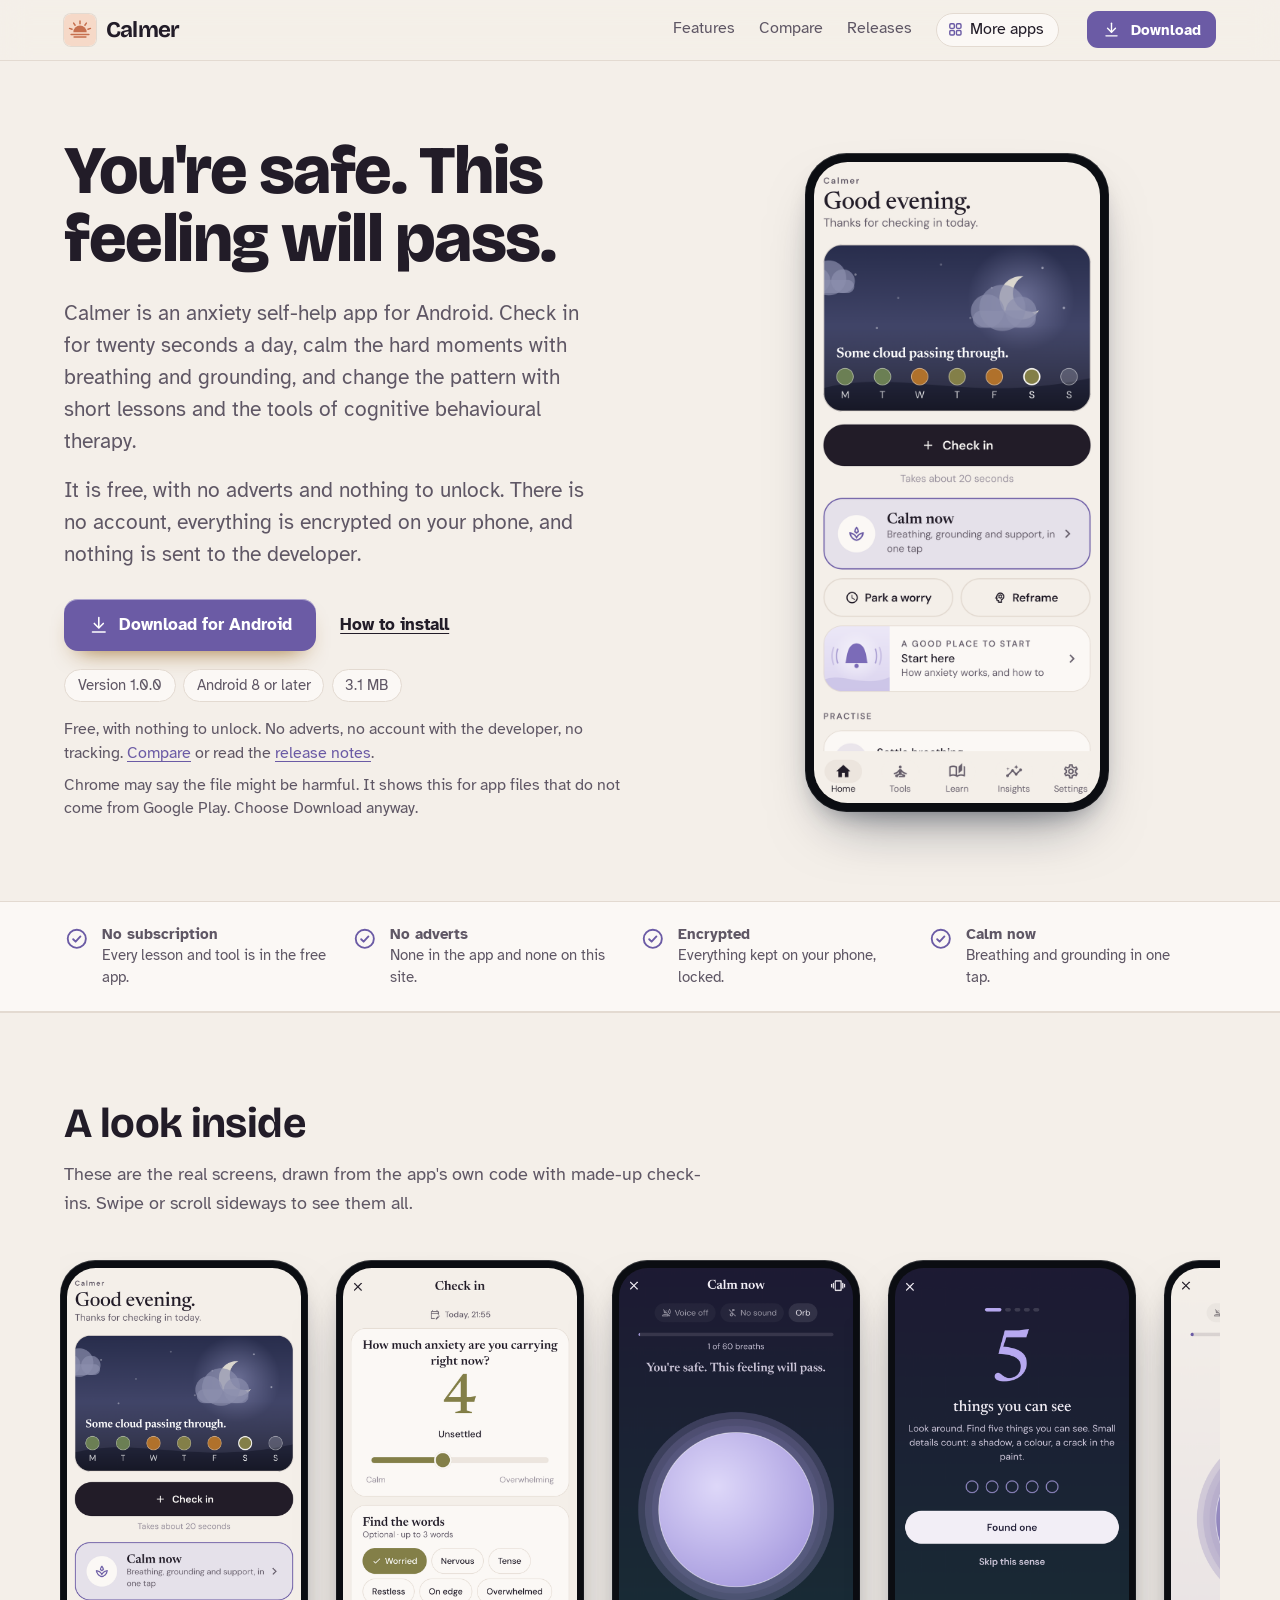
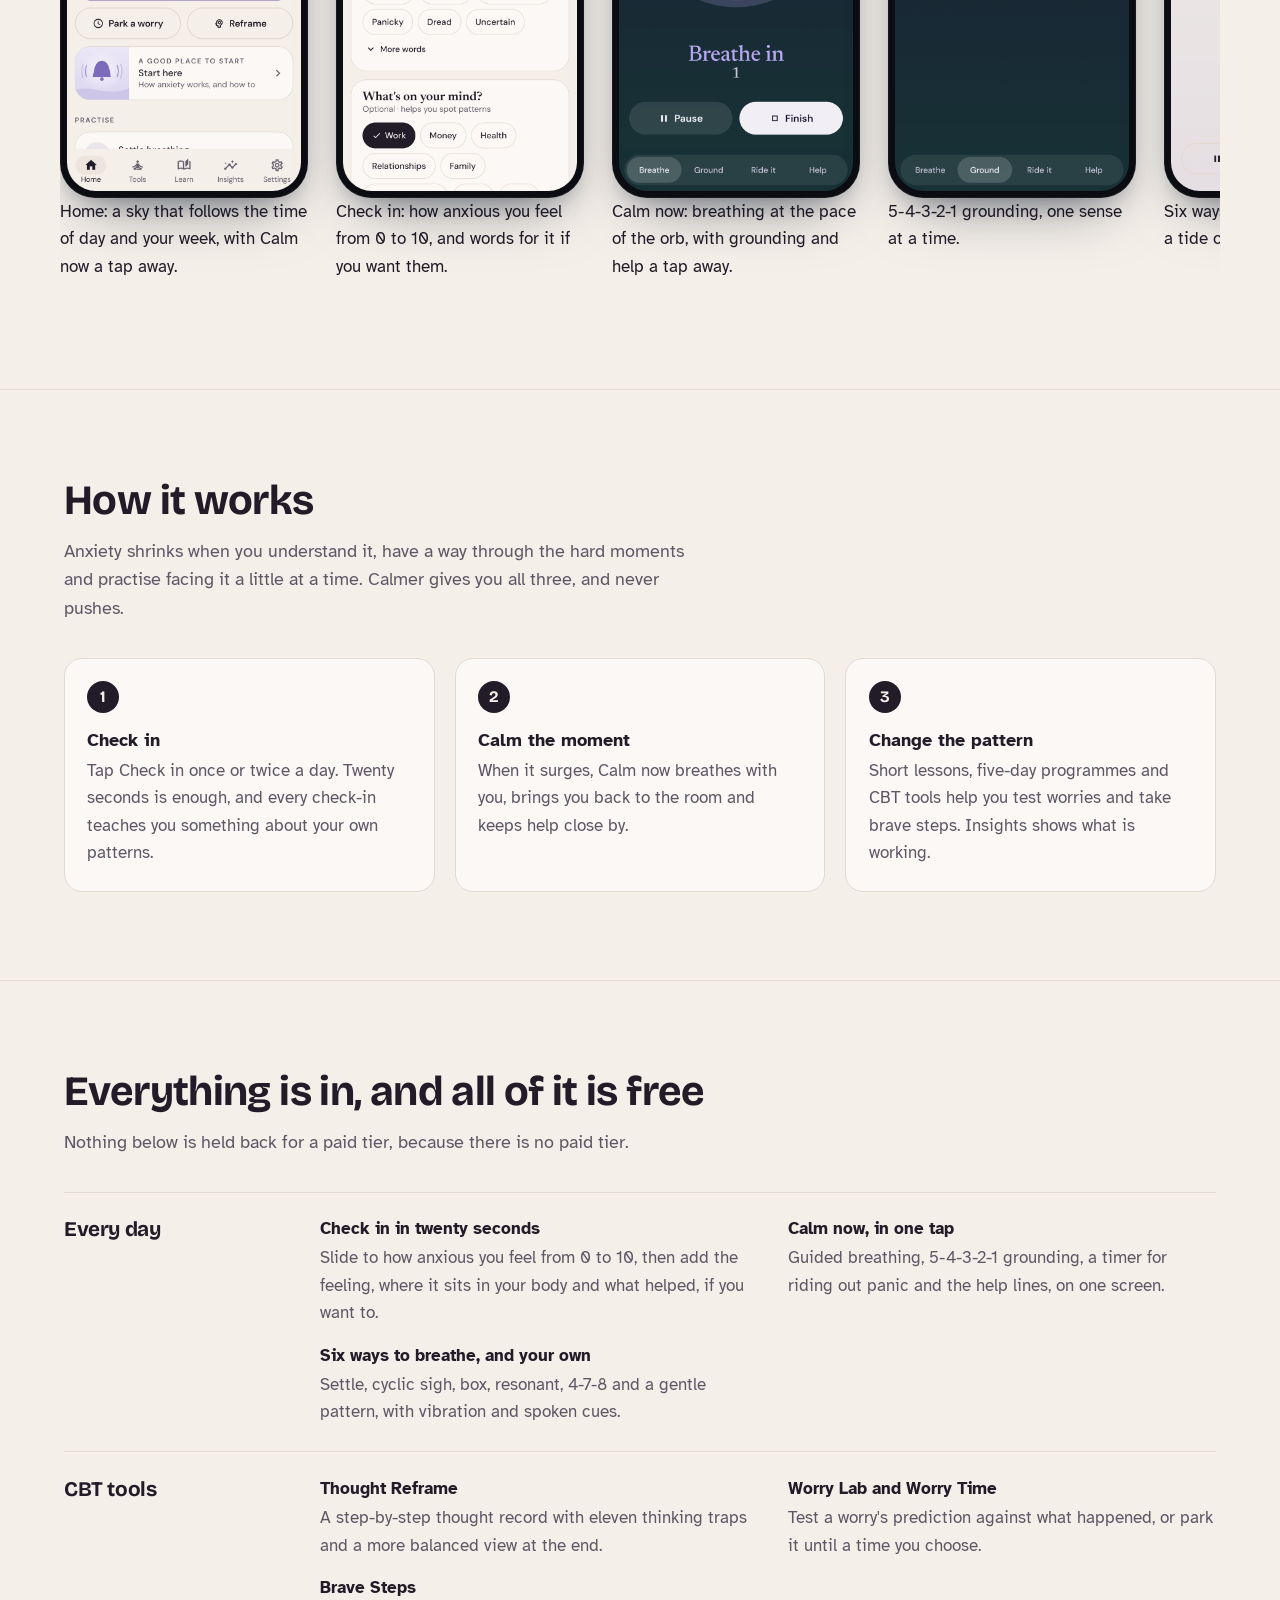
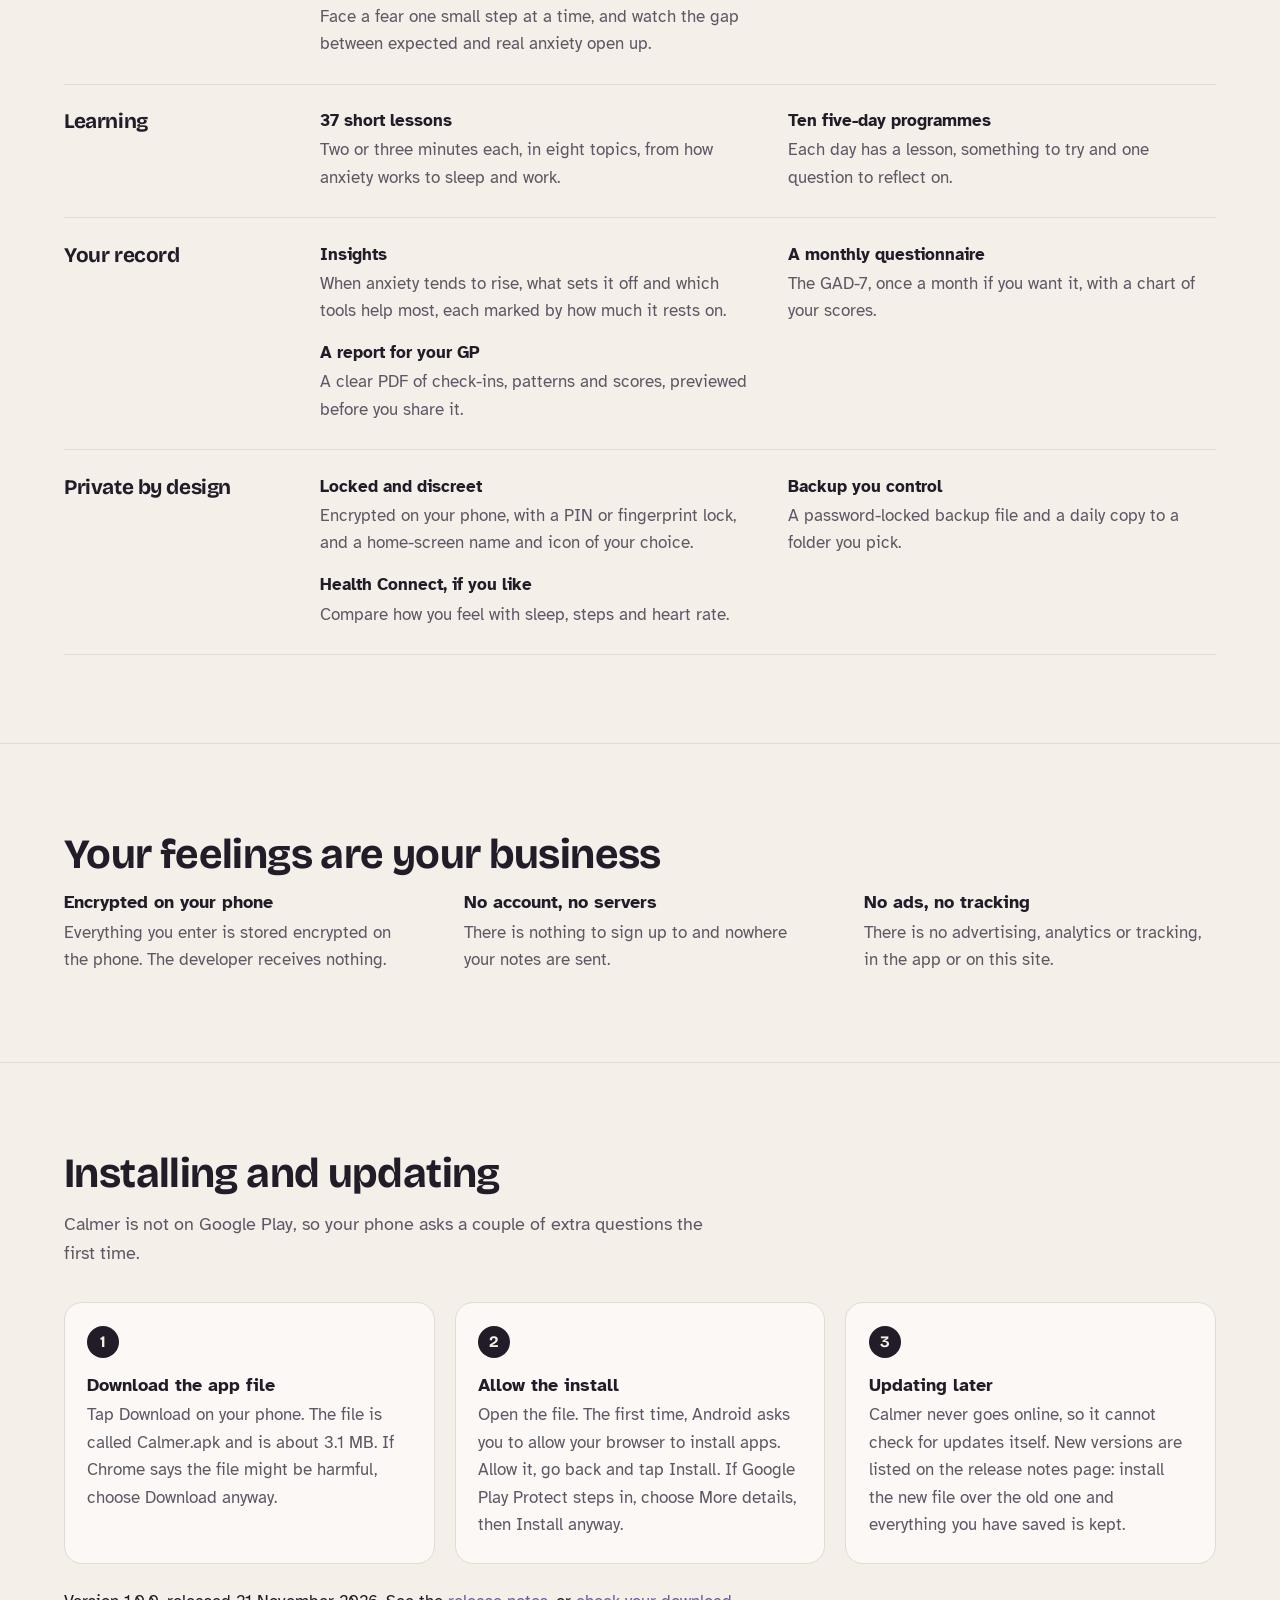
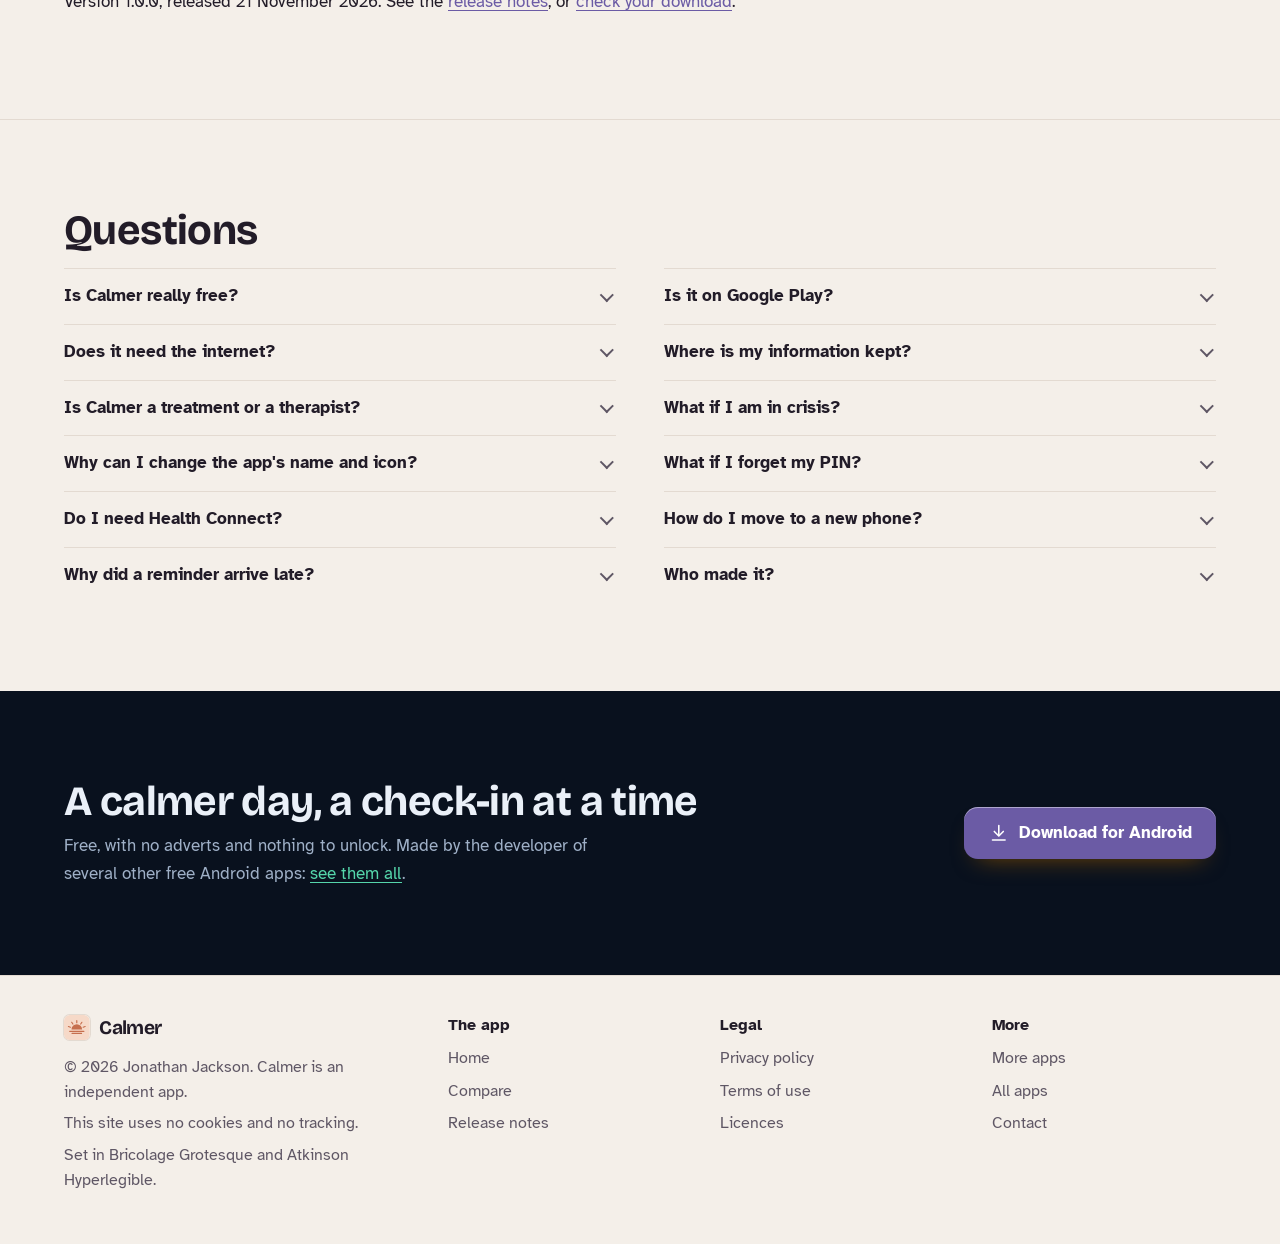
==== commit 7873ceff: "Install steps: Calmer never goes online, so it cannot check for updates" ====
--- a/index.html
+++ b/index.html
@@ -95,7 +95,7 @@
 <div class="wrap">
 <h2 id="install-h">Installing and updating</h2>
 <p class="intro">Calmer is not on Google Play, so your phone asks a couple of extra questions the first time.</p>
-<ol class="steps"><li><h3>Download the app file</h3><p>Tap Download on your phone. The file is called Calmer.apk and is about 3.1 MB. If Chrome says the file might be harmful, choose Download anyway.</p></li><li><h3>Allow the install</h3><p>Open the file. The first time, Android asks you to allow your browser to install apps. Allow it, go back and tap Install. If Google Play Protect steps in, choose More details, then Install anyway.</p></li><li><h3>Updating later</h3><p>Calmer tells you when a newer version is out. Install the new file over the old one and everything you have saved is kept.</p></li></ol>
+<ol class="steps"><li><h3>Download the app file</h3><p>Tap Download on your phone. The file is called Calmer.apk and is about 3.1 MB. If Chrome says the file might be harmful, choose Download anyway.</p></li><li><h3>Allow the install</h3><p>Open the file. The first time, Android asks you to allow your browser to install apps. Allow it, go back and tap Install. If Google Play Protect steps in, choose More details, then Install anyway.</p></li><li><h3>Updating later</h3><p>Calmer never goes online, so it cannot check for updates itself. New versions are listed on the release notes page: install the new file over the old one and everything you have saved is kept.</p></li></ol>
 <p class="after-table">Version 1.0.0, released 21 November 2026. See the <a href="releases.html">release notes</a>, or <a href="releases.html#checking">check your download</a>.</p>
 </div>
 </section>
